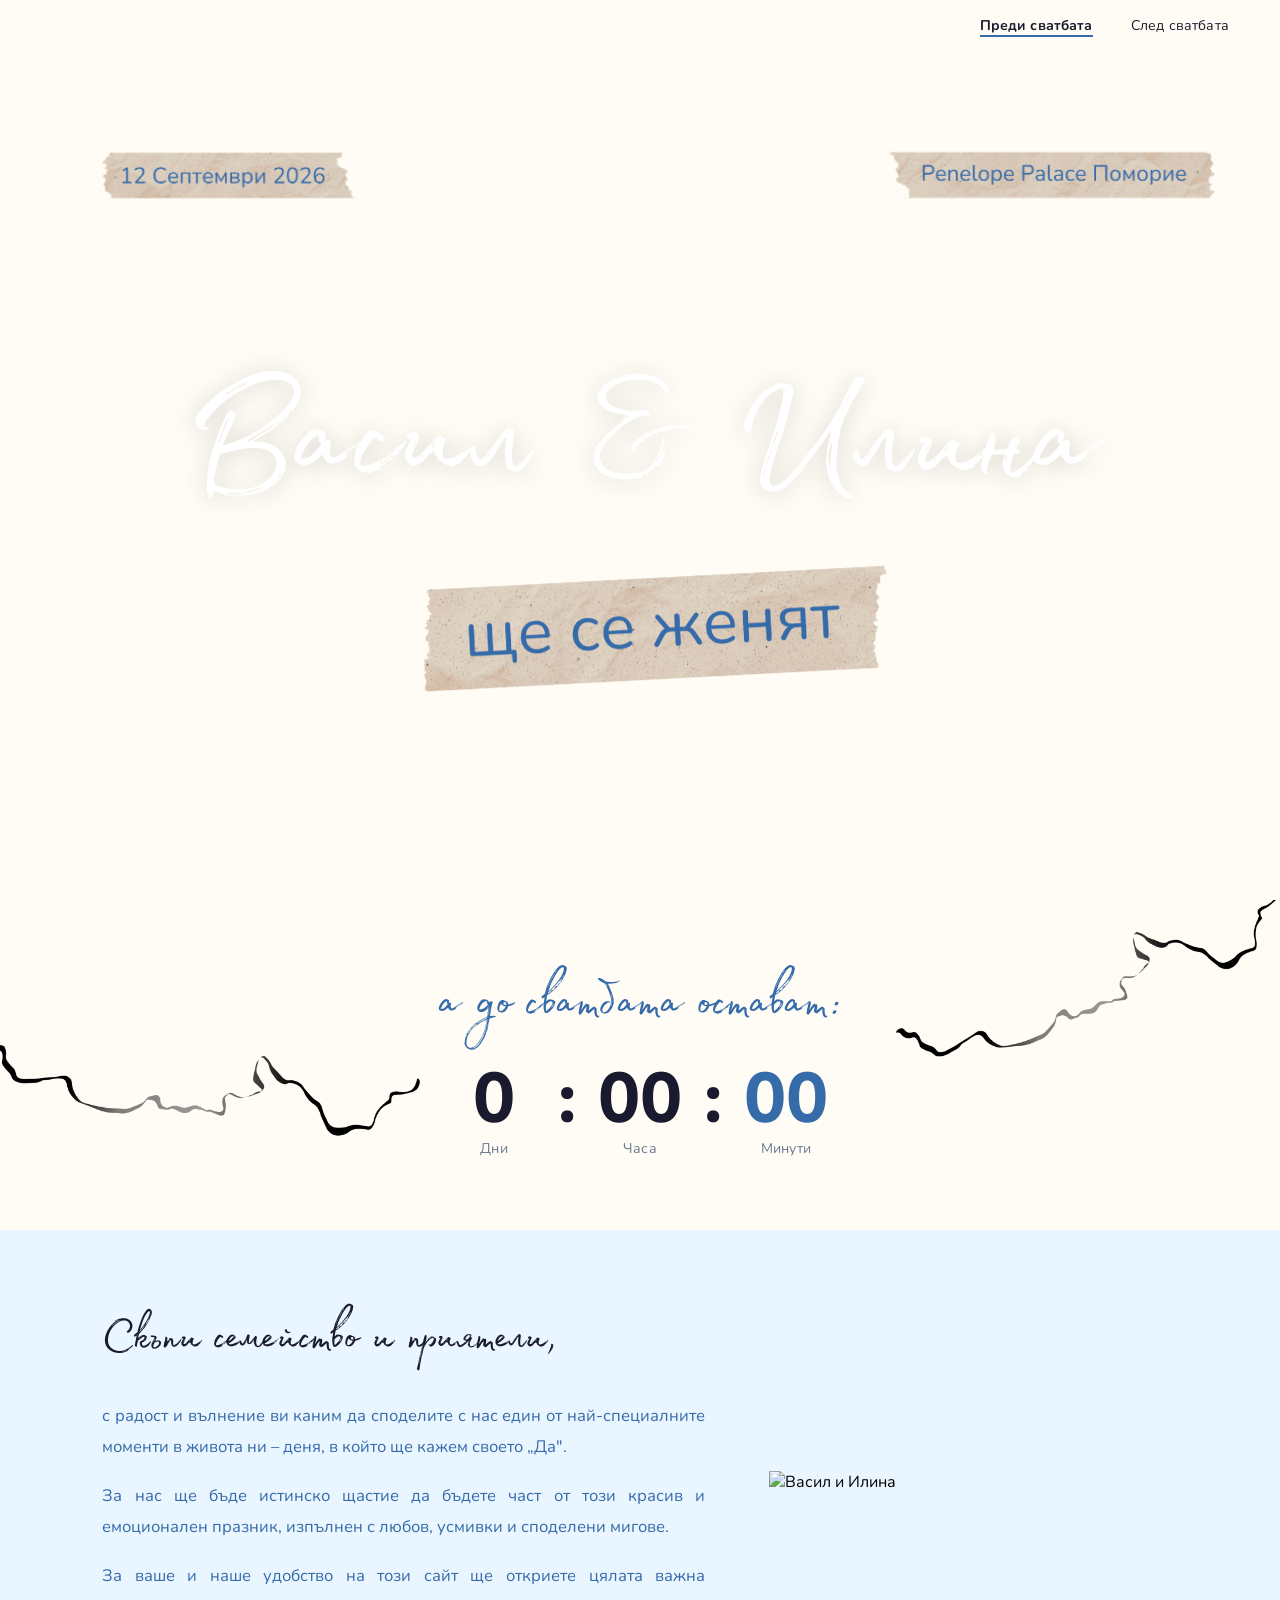
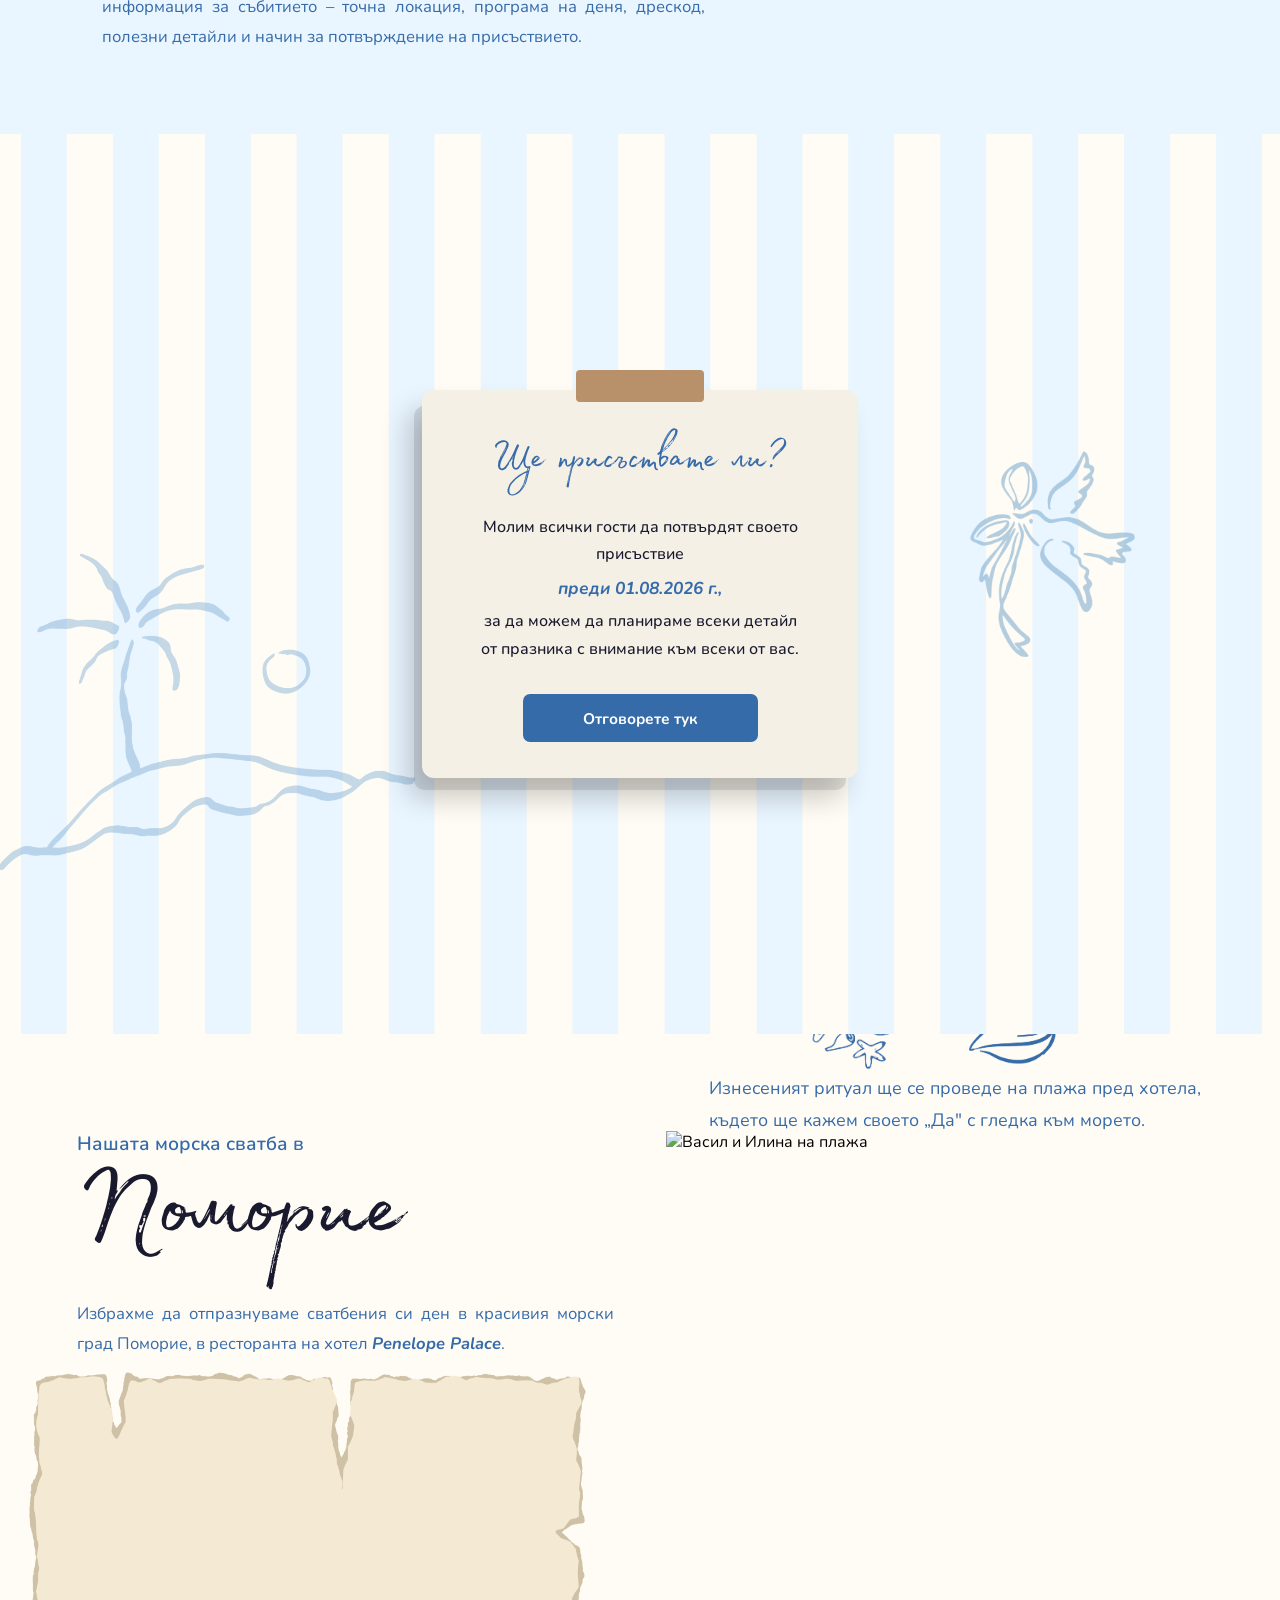
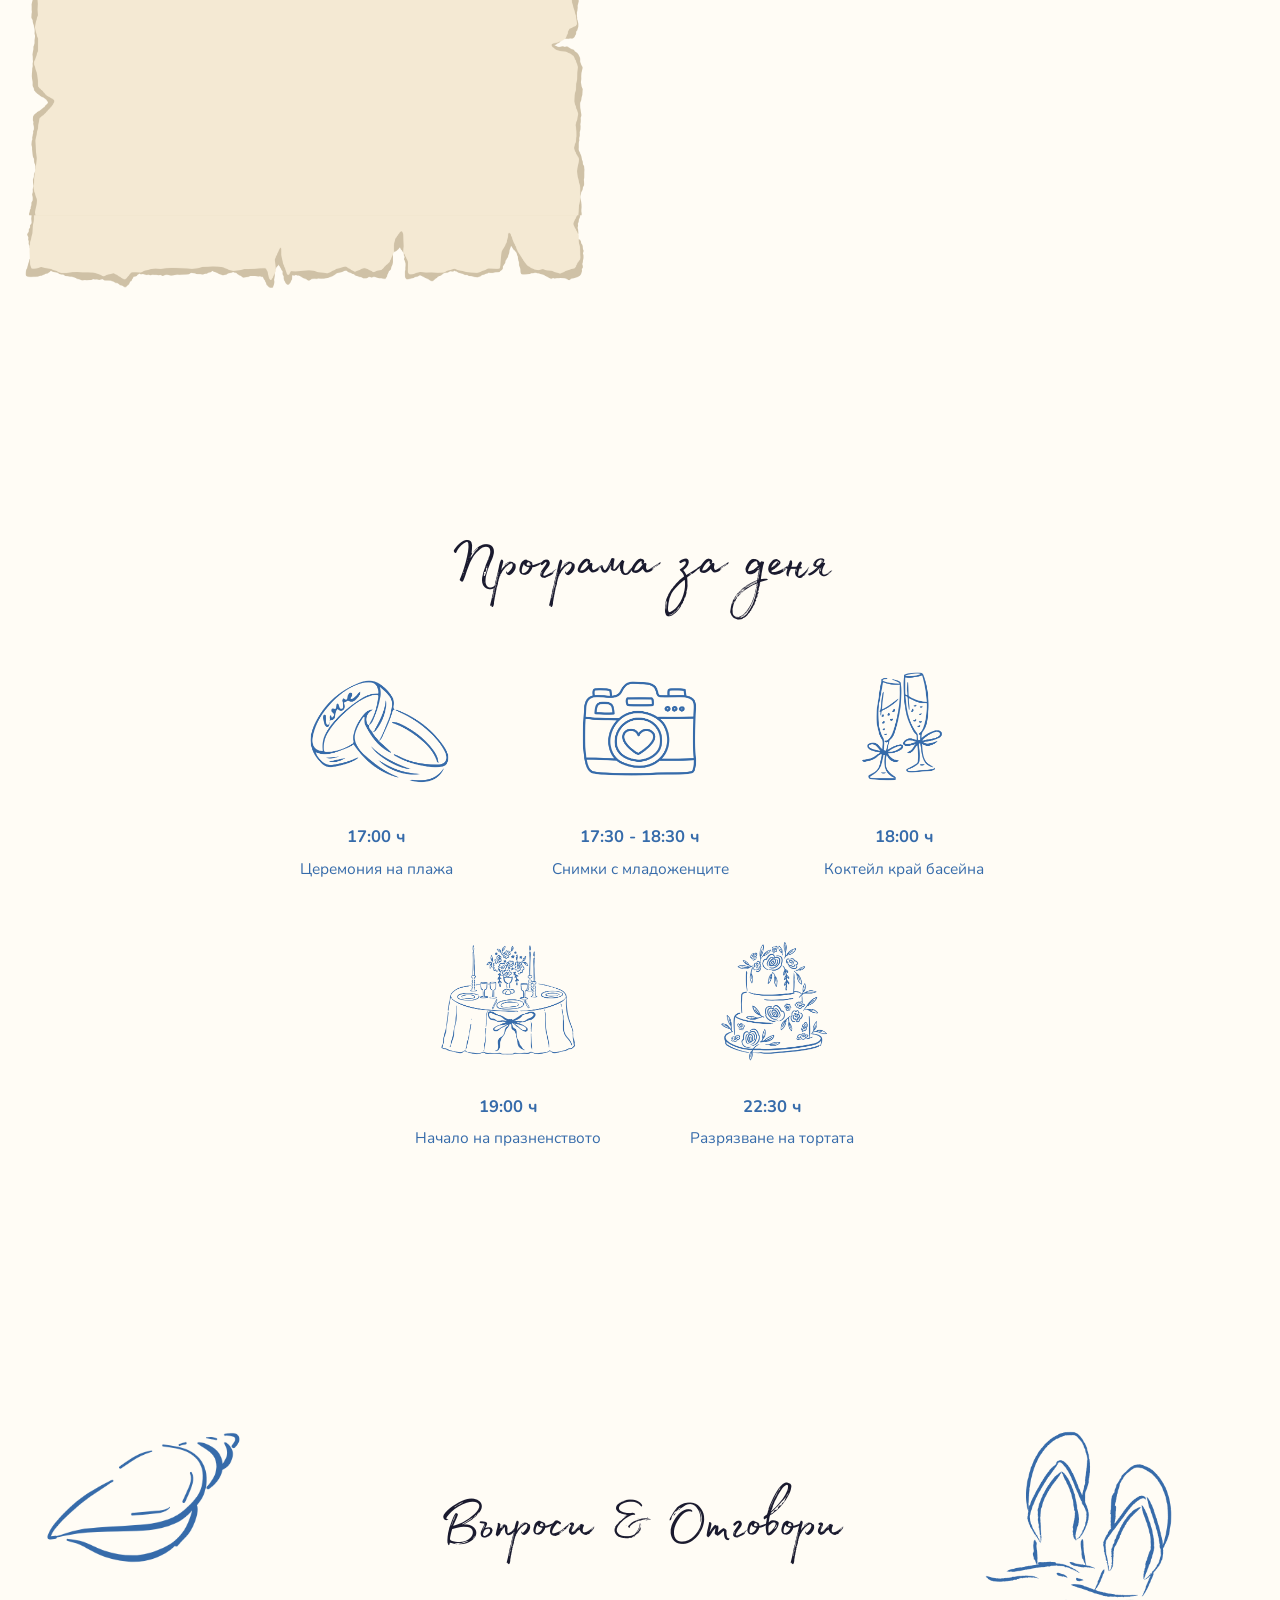
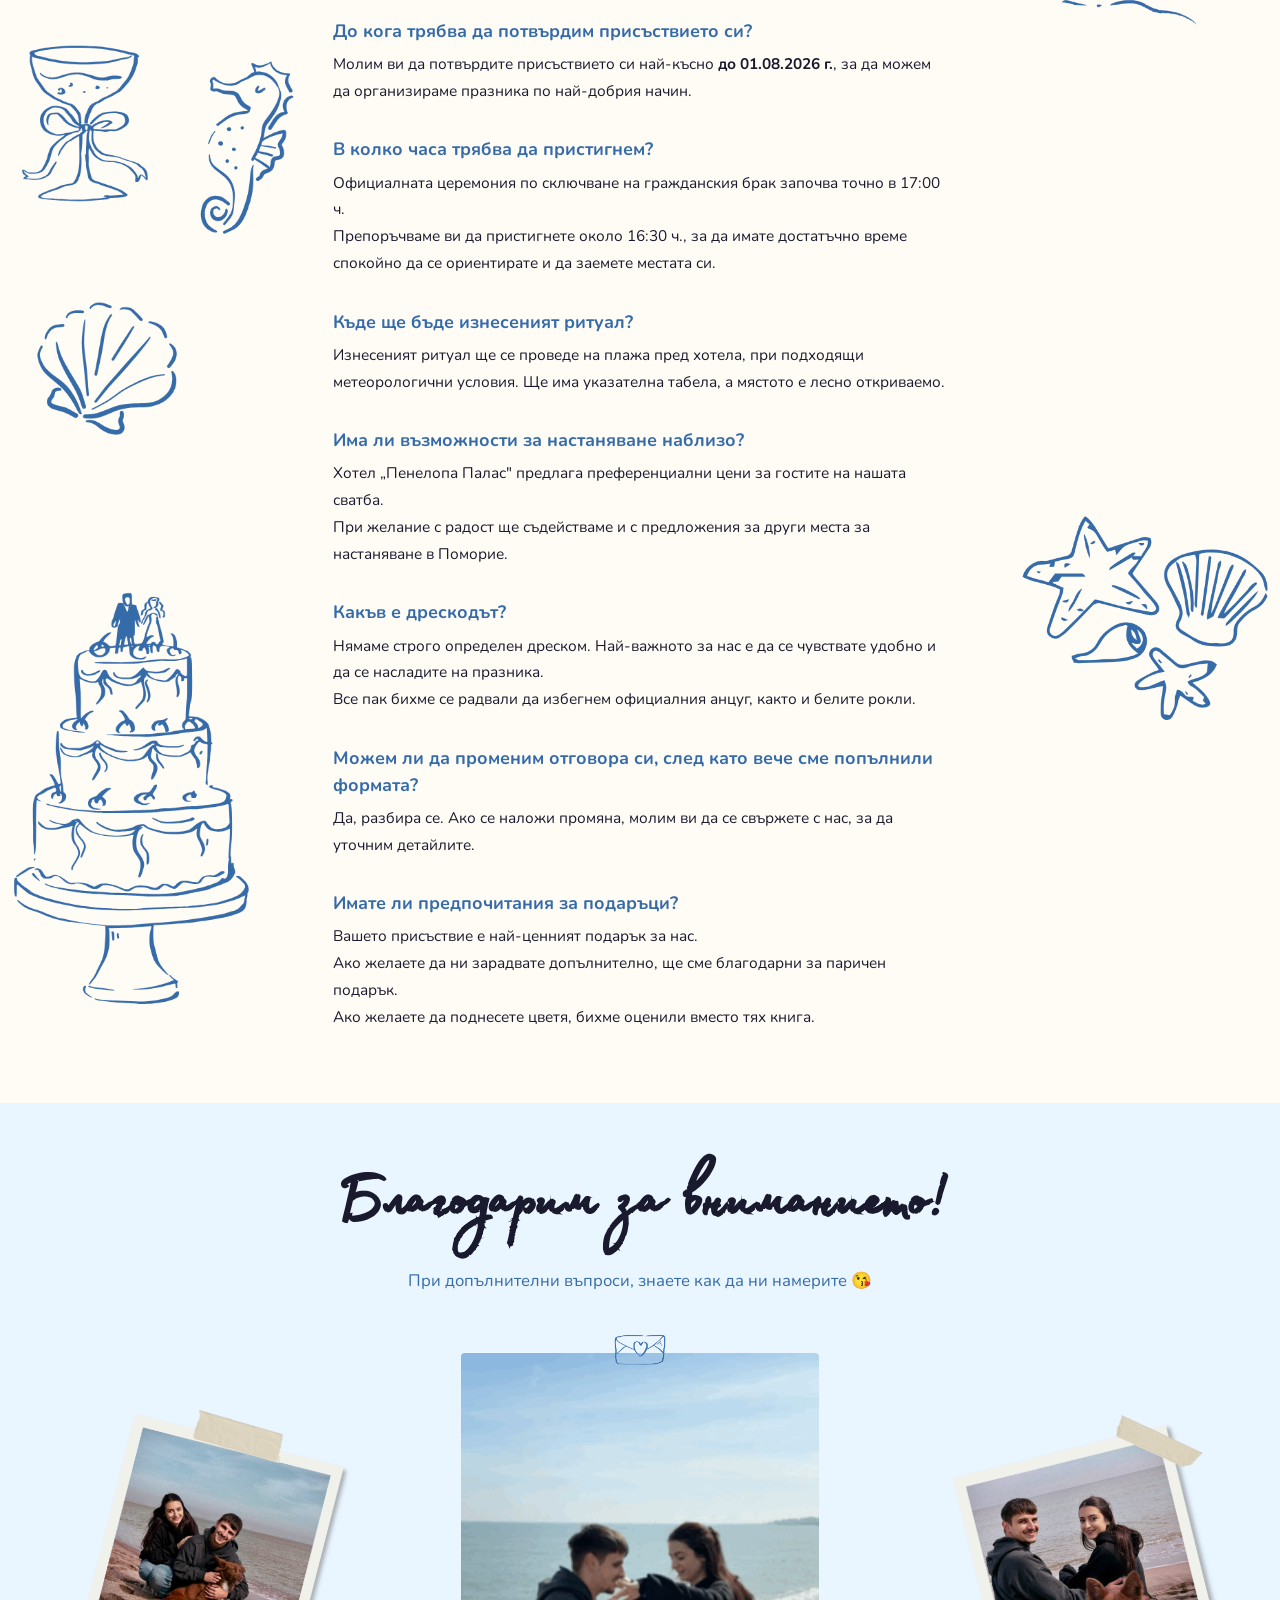
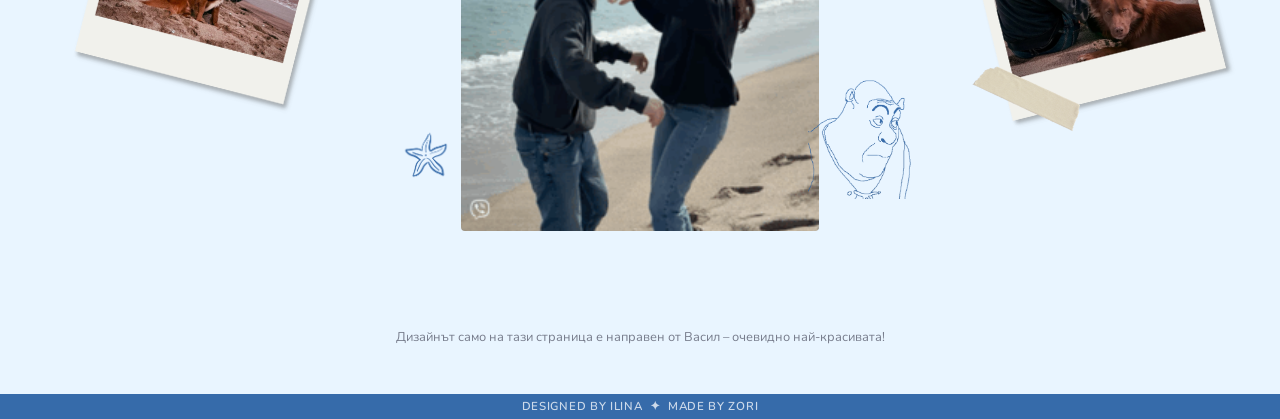
==== index.html @ 69b61ce5 "Initial commit" ====
<!DOCTYPE html>
<html lang="bg">
<head>
  <meta charset="UTF-8">
  <meta name="viewport" content="width=device-width, initial-scale=1.0">
  <title>Васил &amp; Илина</title>
  <link rel="stylesheet" href="styles.css">
</head>
<body>

  <!-- NAV -->
  <nav class="nav">
    <a href="#" class="nav-link nav-link--active">Преди сватбата</a>
    <a href="#" class="nav-link">След сватбата</a>
  </nav>

  <!-- SLIDE 1 — Video hero -->
  <section class="slide slide-1">
    <video class="s1-video" autoplay muted loop playsinline>
      <source src="website/Graphics/Slide 1/BG video.mp4" type="video/mp4">
    </video>

    <img class="s1-badge s1-badge--left"
         src="website/Graphics/Slide 1/text left.png"
         alt="12 Септември 2026">
    <img class="s1-badge s1-badge--right"
         src="website/Graphics/Slide 1/text right.png"
         alt="Penelope Palace Поморие">

    <div class="s1-center">
      <h1 class="s1-title">Васил &amp; Илина</h1>
      <div class="s1-bottom-row">
        <img class="s1-deco s1-deco--left"
             src="website/Graphics/Slide 1/1.png"
             alt="">
        <img class="s1-tape"
             src="website/Graphics/Slide 1/text middle.png"
             alt="ще се женят">
        <img class="s1-deco s1-deco--right"
             src="website/Graphics/Slide 1/2.png"
             alt="">
      </div>
    </div>
  </section>

  <!-- SLIDE 2 — Countdown -->
  <section class="slide slide-2">
    <img class="s2-ribbon s2-ribbon--left"
         src="website/Graphics/Slide 2/left.png"
         alt="">
    <img class="s2-ribbon s2-ribbon--right"
         src="website/Graphics/Slide 2/right.png"
         alt="">

    <div class="s2-content">
      <p class="s2-label">а до сватбата остават:</p>
      <div class="countdown">
        <div class="countdown__unit">
          <span class="countdown__num" id="days">---</span>
          <span class="countdown__lbl">Дни</span>
        </div>
        <span class="countdown__sep">:</span>
        <div class="countdown__unit">
          <span class="countdown__num" id="hours">--</span>
          <span class="countdown__lbl">Часа</span>
        </div>
        <span class="countdown__sep">:</span>
        <div class="countdown__unit">
          <span class="countdown__num countdown__num--blue" id="minutes">--</span>
          <span class="countdown__lbl">Минути</span>
        </div>
      </div>
    </div>
  </section>

  <!-- SLIDE 3 — Invitation -->
  <section class="slide slide-3">
    <div class="s3-inner">
      <div class="s3-text">
        <h2 class="s3-heading">Скъпи семейство и приятели,</h2>
        <p>с радост и вълнение ви каним да споделите с нас един от най-специалните моменти в живота ни – деня, в който ще кажем своето „Да".</p>
        <p>За нас ще бъде истинско щастие да бъдете част от този красив и емоционален празник, изпълнен с любов, усмивки и споделени мигове.</p>
        <p>За ваше и наше удобство на този сайт ще откриете цялата важна информация за събитието – точна локация, програма на деня, дрескод, полезни детайли и начин за потвърждение на присъствието.</p>
      </div>
      <div class="s3-photos">
        <img src="website/Graphics/Slide 3/1.png" alt="Васил и Илина">
      </div>
    </div>
  </section>

  <!-- SLIDE 4 — RSVP -->
  <section class="slide slide-4" id="rsvp">
    <img class="s4-deco s4-deco--palm"
         src="website/Graphics/Slide 4/1.png"
         alt="">
    <img class="s4-deco s4-deco--dove"
         src="website/Graphics/Slide 4/2.png"
         alt="">

    <div class="s4-card">
      <h2 class="s4-title">Ще присъствате ли?</h2>
      <p class="s4-body">Молим всички гости да потвърдят своето присъствие</p>
      <span class="s4-date">преди 01.08.2026 г.,</span>
      <p class="s4-footer">за да можем да планираме всеки детайл от празника с внимание към всеки от вас.</p>
      <a href="https://docs.google.com/forms/d/e/1FAIpQLSfOvAhcLlxyhWxhb4xCVQssrms3Wsq87X0jwzZfsXOL7xrSHA/viewform" target="_blank" rel="noopener" class="s4-btn">Отговорете тук</a>
    </div>
  </section>

  <!-- SLIDE 5 — Location -->
  <section class="slide slide-5">
    <div class="s5-inner">

      <div class="s5-left">
        <div class="s5-heading">
          <span class="s5-heading-sub">Нашата морска сватба в</span>
          <h2 class="s5-heading-main">Поморие</h2>
        </div>
        <p class="s5-body">Избрахме да отпразнуваме сватбения си ден в красивия морски град Поморие, в ресторанта на хотел <strong><em>Penelope Palace</em></strong>.</p>
        <div class="s5-map-wrap">
          <iframe
            src="https://www.google.com/maps/embed?pb=!1m18!1m12!1m3!1d1038.9937691632952!2d27.602055015842126!3d42.56127712362718!2m3!1f0!2f0!3f0!3m2!1i1024!2i768!4f13.1!3m3!1m2!1s0x40a697dac9602301%3A0xd3378b8ee5def9e5!2z0J_QtdC90LXQu9C-0L_QtSDQv9Cw0LvQsNGB!5e0!3m2!1sbg!2sbg!4v1773930895432!5m2!1sbg!2sbg"
            style="border:0;" allowfullscreen="" loading="lazy"
            referrerpolicy="no-referrer-when-downgrade"
            title="Penelope Palace Hotel, Поморие">
          </iframe>
        </div>
      </div>

      <div class="s5-right">
        <img class="s5-photos" src="website/Graphics/Slide 5/1.png" alt="Васил и Илина на плажа">
        <div class="s5-shells">
          <img class="s5-shells-left"  src="website/Graphics/Slide 5/3.png" alt="">
          <img class="s5-shells-right" src="website/Graphics/Slide 5/2.png" alt="">
        </div>
        <p class="s5-ritual">Изнесеният ритуал ще се проведе на плажа пред хотела, където ще кажем своето „Да" с гледка към морето.</p>
      </div>

    </div>
  </section>

  <!-- SLIDE 6 — Program -->
  <section class="slide slide-6">
    <div class="s6-card">
      <h2 class="s6-title">Програма за деня</h2>
      <div class="s6-grid">
        <div class="s6-item">
          <img src="website/Graphics/Slide 6/1.png" alt="Пръстени" class="s6-icon">
          <span class="s6-time">17:00 ч</span>
          <span class="s6-desc">Церемония на плажа</span>
        </div>
        <div class="s6-item">
          <img src="website/Graphics/Slide 6/2.png" alt="Фотоапарат" class="s6-icon">
          <span class="s6-time">17:30 - 18:30 ч</span>
          <span class="s6-desc">Снимки с младоженците</span>
        </div>
        <div class="s6-item">
          <img src="website/Graphics/Slide 6/3.png" alt="Шампанско" class="s6-icon">
          <span class="s6-time">18:00 ч</span>
          <span class="s6-desc">Коктейл край басейна</span>
        </div>
        <div class="s6-item">
          <img src="website/Graphics/Slide 6/4.png" alt="Маса" class="s6-icon">
          <span class="s6-time">19:00 ч</span>
          <span class="s6-desc">Начало на празненството</span>
        </div>
        <div class="s6-item">
          <img src="website/Graphics/Slide 6/5.png" alt="Торта" class="s6-icon">
          <span class="s6-time">22:30 ч</span>
          <span class="s6-desc">Разрязване на тортата</span>
        </div>
      </div>
    </div>
  </section>

  <!-- SLIDE 7 — Q&A -->
  <section class="slide slide-7">
    <img class="s7-deco s7-deco--left"  src="website/Graphics/Slide 7/left.png"  alt="">
    <img class="s7-deco s7-deco--right" src="website/Graphics/Slide 7/right.png" alt="">

    <div class="s7-content">
      <h2 class="s7-title">Въпроси &amp; Отговори</h2>

      <div class="s7-qa">
        <p class="s7-q">До кога трябва да потвърдим присъствието си?</p>
        <p class="s7-a">Молим ви да потвърдите присъствието си най-късно <strong>до 01.08.2026 г.</strong>, за да можем да организираме празника по най-добрия начин.</p>
      </div>

      <div class="s7-qa">
        <p class="s7-q">В колко часа трябва да пристигнем?</p>
        <p class="s7-a">Официалната церемония по сключване на гражданския брак започва точно в 17:00 ч.<br>
        Препоръчваме ви да пристигнете около 16:30 ч., за да имате достатъчно време спокойно да се ориентирате и да заемете местата си.</p>
      </div>

      <div class="s7-qa">
        <p class="s7-q">Къде ще бъде изнесеният ритуал?</p>
        <p class="s7-a">Изнесеният ритуал ще се проведе на плажа пред хотела, при подходящи метеорологични условия. Ще има указателна табела, а мястото е лесно откриваемо.</p>
      </div>

      <div class="s7-qa">
        <p class="s7-q">Има ли възможности за настаняване наблизо?</p>
        <p class="s7-a">Хотел „Пенелопа Палас" предлага преференциални цени за гостите на нашата сватба.<br>
        При желание с радост ще съдействаме и с предложения за други места за настаняване в Поморие.</p>
      </div>

      <div class="s7-qa">
        <p class="s7-q">Какъв е дрескодът?</p>
        <p class="s7-a">Нямаме строго определен дреском. Най-важното за нас е да се чувствате удобно и да се насладите на празника.<br>
        Все пак бихме се радвали да избегнем официалния анцуг, както и белите рокли.</p>
      </div>

      <div class="s7-qa">
        <p class="s7-q">Можем ли да променим отговора си, след като вече сме попълнили формата?</p>
        <p class="s7-a">Да, разбира се. Ако се наложи промяна, молим ви да се свържете с нас, за да уточним детайлите.</p>
      </div>

      <div class="s7-qa">
        <p class="s7-q">Имате ли предпочитания за подаръци?</p>
        <p class="s7-a">Вашето присъствие е най-ценният подарък за нас.<br>
        Ако желаете да ни зарадвате допълнително, ще сме благодарни за паричен подарък.<br>
        Ако желаете да поднесете цветя, бихме оценили вместо тях книга.</p>
      </div>
    </div>
  </section>

  <!-- SLIDE 8 — Thank you -->
  <section class="slide slide-8">
    <h2 class="s8-title">Благодарим за вниманието!</h2>
    <p class="s8-subtitle">При допълнителни въпроси, знаете как да ни намерите 😘</p>

    <div class="s8-gallery">
      <img class="s8-pol s8-pol--left"  src="website/Graphics/Slide 8/1.png" alt="">
      <div class="s8-main-wrap">
        <img class="s8-envelope" src="website/Graphics/Slide 8/3.png" alt="">
        <img class="s8-main-photo" src="website/Graphics/Slide 8/kiuchek gif.gif" alt="Васил и Илина">
        <img class="s8-starfish" src="website/Graphics/Slide 8/4.png" alt="">
        <img class="s8-shrek"    src="website/Graphics/Slide 8/shrek.png" alt="">
      </div>
      <img class="s8-pol s8-pol--right" src="website/Graphics/Slide 8/2.png" alt="">
    </div>

    <p class="s8-footer">Дизайнът само на тази страница е направен от Васил&nbsp;– очевидно най-красивата!</p>
  </section>

  <footer class="site-footer">
    <p class="site-footer__text">Designed by Ilina &nbsp;✦&nbsp; Made by Zori</p>
  </footer>

  <script src="countdown.js"></script>
</body>
</html>
---- styles.css ----
/* ============================================================
   FONTS
   ============================================================ */
@font-face {
  font-family: 'Madelyn';
  src: url('website/FONT - Madelyn - Headlines/madelyn_regular.otf') format('opentype');
  font-weight: normal;
  font-style: normal;
}

@font-face {
  font-family: 'Nunito';
  src: url('website/FONT - Nunito - Body/Nunito-VariableFont_wght.ttf') format('truetype');
  font-weight: 100 900;
  font-style: normal;
}

@font-face {
  font-family: 'Nunito';
  src: url('website/FONT - Nunito - Body/Nunito-Italic-VariableFont_wght.ttf') format('truetype');
  font-weight: 100 900;
  font-style: italic;
}

/* ============================================================
   CSS VARIABLES
   ============================================================ */
:root {
  --cream:      #fffcf5;
  --blue-light: #e9f5ff;
  --blue:       #366baa;
  --dark:       #1a1a2e;
  --nav-h:      52px;
}

/* ============================================================
   RESET & BASE
   ============================================================ */
*, *::before, *::after {
  box-sizing: border-box;
  margin: 0;
  padding: 0;
}

html {
  scroll-behavior: smooth;
}

body {
  font-family: 'Nunito', sans-serif;
  overflow-x: hidden;
  background: var(--cream);
}

/* ============================================================
   NAV
   ============================================================ */
.nav {
  position: fixed;
  top: 0;
  left: 0;
  right: 0;
  height: var(--nav-h);
  display: flex;
  align-items: center;
  justify-content: flex-end;
  gap: clamp(1rem, 3vw, 2.5rem);
  padding: 0 clamp(1.25rem, 4vw, 3.5rem);
  z-index: 200;
  background: rgba(255, 252, 245, 0.92);
  backdrop-filter: blur(6px);
  -webkit-backdrop-filter: blur(6px);
}

.nav-link {
  font-family: 'Nunito', sans-serif;
  font-size: clamp(0.8rem, 1.1vw, 1rem);
  font-weight: 400;
  color: var(--dark);
  text-decoration: none;
  letter-spacing: 0.01em;
  position: relative;
  padding-bottom: 2px;
}

.nav-link::after {
  content: '';
  position: absolute;
  left: 0;
  bottom: 0;
  width: 0;
  height: 1.5px;
  background: var(--blue);
  transition: width 0.3s cubic-bezier(0.22, 1, 0.36, 1);
}

.nav-link:hover::after,
.nav-link--active::after {
  width: 100%;
}

.nav-link--active {
  font-weight: 700;
}

/* ============================================================
   SLIDE 1 — ANIMATIONS
   ============================================================ */
@keyframes fadeUp {
  from { opacity: 0; transform: translateY(40px); }
  to   { opacity: 1; transform: translateY(0); }
}

@keyframes fadeDown {
  from { opacity: 0; transform: translateY(-30px) rotate(-3deg); }
  to   { opacity: 1; transform: translateY(0)    rotate(-3deg); }
}

@keyframes fadeInLeft {
  from { opacity: 0; transform: translateX(-40px); }
  to   { opacity: 1; transform: translateX(0); }
}

@keyframes fadeInRight {
  from { opacity: 0; transform: translateX(40px); }
  to   { opacity: 1; transform: translateX(0); }
}

@keyframes fadeIn {
  from { opacity: 0; }
  to   { opacity: 1; }
}

/* ============================================================
   SLIDE 1 — VIDEO HERO
   ============================================================ */
.slide-1 {
  position: relative;
  width: 100%;
  height: 100svh; /* svh = small viewport height — avoids mobile bar issues */
  min-height: 520px;
  overflow: hidden;
  display: flex;
  align-items: center;
  justify-content: center;
}

/* Full-bleed video */
.s1-video {
  position: absolute;
  inset: 0;
  width: 100%;
  height: 100%;
  object-fit: cover;
  z-index: 0;
}

/* Tape badges top-left / top-right */
.s1-badge {
  position: absolute;
  z-index: 2;
  height: clamp(220px, 24vw, 350px);
  top: 3%;
  transition: transform 0.4s cubic-bezier(0.22, 1, 0.36, 1);
}

.s1-badge:hover {
  transform: translateY(-10px) scale(1.04);
}
.s1-badge--left  { left:  clamp(1rem, 3.5vw, 4.5rem); animation: fadeInLeft  1s cubic-bezier(0.22, 1, 0.36, 1) 1.4s both; }
.s1-badge--right { right: clamp(1rem, 3.5vw, 4.5rem); top: 9%; animation: fadeInRight 1s cubic-bezier(0.22, 1, 0.36, 1) 1.6s both; }

/* Centre block: title + tape strip — absolutely placed so badges never overlap */
.s1-center {
  position: absolute;
  top: 40%;
  left: 50%;
  transform: translateX(-50%);
  z-index: 2;
  display: flex;
  flex-direction: column;
  align-items: center;
  gap: 0;
  width: 90%;
}

.s1-title {
  font-family: 'Madelyn', cursive;
  font-size: clamp(5.25rem, 15vw, 18rem);
  font-weight: normal;
  color: #ffffff;
  line-height: 1;
  text-align: center;
  white-space: nowrap;
  text-shadow: 0 2px 24px rgba(0,0,0,0.18);
  animation: fadeUp 1s cubic-bezier(0.22, 1, 0.36, 1) 0.3s both;
}

.s1-tape {
  height: clamp(330px, 36vw, 500px);
  max-width: 88vw;
  object-fit: contain;
  transform: rotate(-3deg);
  margin-top: -8rem;
  animation: fadeDown 1s cubic-bezier(0.22, 1, 0.36, 1) 0.9s both;
}

/* Bottom row: stars flanking the tape — always travel together */
.s1-bottom-row {
  display: flex;
  align-items: center;
  justify-content: center;
  gap: clamp(0.5rem, 2vw, 2rem);
  width: 100%;
}

.s1-deco {
  pointer-events: none;
  flex-shrink: 0;
  transform: translateY(-4rem);
  animation: fadeIn 1s ease 1.2s both;
}

.s1-deco--left {
  width: clamp(70px, 10vw, 155px);
  mix-blend-mode: screen;
}

.s1-deco--right {
  width: clamp(50px, 7vw, 110px);
}

/* ============================================================
   SLIDE 2 — COUNTDOWN
   ============================================================ */
.slide-2 {
  position: relative;
  background: var(--cream);
  overflow: hidden;
  display: flex;
  align-items: center;
  justify-content: center;
  padding: clamp(3.5rem, 8vh, 7rem) 2rem;
}

/* Ribbon decorations — decorative, behind all text (z-index: 0) */
.s2-ribbon {
  position: absolute;
  width: clamp(300px, 35%, 860px);
  pointer-events: none;
  mix-blend-mode: multiply;
  z-index: 0;
}

/* ↕ Tweak `top` (%) and `translateY` offset to shift ribbon up/down */
.s2-ribbon--left {
  left: -2%;
  top: 70%;
  transform: translateY(-50%);
}

.s2-ribbon--right {
  right: -2%;
  top: 42%;
  transform: translateY(-50%);
}

/* Countdown content — always above the ribbon images */
.s2-content {
  position: relative;
  z-index: 2;
  text-align: center;
}

.s2-label {
  font-family: 'Madelyn', cursive;
  font-size: clamp(2rem, 5vw, 5.5rem);
  color: var(--blue);
  font-weight: normal;
  line-height: 1.15;
  margin-bottom: clamp(0.75rem, 2vh, 1.5rem);
}

.countdown {
  display: flex;
  align-items: flex-start;
  justify-content: center;
  gap: 0;
}

.countdown__unit {
  display: flex;
  flex-direction: column;
  align-items: center;
  min-width: clamp(56px, 9vw, 130px);
}

.countdown__num {
  font-family: 'Nunito', sans-serif;
  font-size: clamp(2rem, 5.5vw, 6.5rem);
  font-weight: 800;
  color: var(--dark);
  line-height: 1;
}

.countdown__num--blue {
  color: var(--blue);
}

.countdown__sep {
  font-family: 'Nunito', sans-serif;
  font-size: clamp(2rem, 5.5vw, 6.5rem);
  font-weight: 800;
  color: var(--dark);
  line-height: 1;
  align-self: flex-start;
  padding: 0 clamp(0.1rem, 0.5vw, 0.4rem);
}

.countdown__lbl {
  font-family: 'Nunito', sans-serif;
  font-size: clamp(0.65rem, 1.1vw, 1.1rem);
  font-weight: 400;
  color: #6b7a90;
  margin-top: 0.3rem;
  letter-spacing: 0.01em;
}

/* ============================================================
   SLIDE 3 — INVITATION
   ============================================================ */
.slide-3 {
  background: var(--blue-light);
  display: flex;
  align-items: center;
  justify-content: center;
  padding: clamp(4rem, 9vh, 8rem) clamp(2rem, 8vw, 9rem);
}

.s3-inner {
  width: 100%;
  max-width: 1380px;
  display: flex;
  align-items: center;
  gap: clamp(2.5rem, 5vw, 7rem);
}

/* Text column */
.s3-text {
  flex: 1 1 0;
  min-width: 0;
}

.s3-heading {
  font-family: 'Madelyn', cursive;
  font-size: clamp(2.2rem, 4.5vw, 5.75rem);
  font-weight: normal;
  color: var(--dark);
  line-height: 1.1;
  margin-bottom: clamp(1.5rem, 3vh, 2.5rem);
}

.s3-text p {
  font-family: 'Nunito', sans-serif;
  font-size: clamp(0.9rem, 1.3vw, 1.2rem);
  font-weight: 400;
  color: var(--blue);
  line-height: 1.85;
  text-align: justify;
  margin-bottom: 1.1em;
}

.s3-text p:last-child {
  margin-bottom: 0;
}

/* Photo collage column */
.s3-photos {
  flex: 0 0 auto;
  width: clamp(240px, 38%, 500px);
}

.s3-photos img {
  width: 100%;
  height: auto;
  display: block;
}

/* ============================================================
   SLIDE 5 — LOCATION
   ============================================================ */
.slide-5 {
  background: var(--cream);
  display: flex;
  align-items: center;
  justify-content: center;
  padding: calc(var(--nav-h) + clamp(2.5rem, 5vh, 4rem)) clamp(2rem, 6vw, 7rem) clamp(3rem, 6vh, 5rem);
}

.s5-inner {
  width: 100%;
  max-width: 1380px;
  display: flex;
  align-items: flex-start;
  gap: clamp(2rem, 4vw, 6rem);
}

/* ── Left column ── */
.s5-left {
  flex: 1 1 0;
  min-width: 0;
  display: flex;
  flex-direction: column;
  gap: clamp(1rem, 2.5vh, 2rem);
}

.s5-heading-sub {
  display: block;
  font-family: 'Nunito', sans-serif;
  font-size: clamp(1rem, 1.5vw, 1.4rem);
  font-weight: 600;
  color: var(--blue);
  margin-bottom: -0.3em;
}

.s5-heading-main {
  font-family: 'Madelyn', cursive;
  font-size: clamp(5rem, 11vw, 15rem);
  font-weight: normal;
  color: var(--dark);
  line-height: 1;
  margin: 0;
}

.s5-body {
  font-family: 'Nunito', sans-serif;
  font-size: clamp(0.95rem, 1.3vw, 1.2rem);
  font-weight: 400;
  color: var(--blue);
  line-height: 1.8;
  text-align: justify;
}

.s5-body strong em {
  font-style: italic;
  font-weight: 700;
}

.s5-body {
  margin-top: -1rem;
  margin-bottom: clamp(1rem, 3vh, 2.5rem);
}

/* Map — torn parchment frame */
.s5-map-wrap {
  position: relative;
  width: 85%;
}

/* Parchment sits behind the iframe, extending beyond it on all sides */
.s5-map-wrap::before {
  content: '';
  position: absolute;
  inset: -22% -13%;
  background-image: url('website/Graphics/Slide 5/map bg.png');
  background-size: 100% 100%;
  pointer-events: none;
  z-index: 0;
}

/* ↕ Change height here to resize only the map, parchment scales with it */
.s5-map-wrap iframe {
  position: relative;
  z-index: 1;
  display: block;
  width: 100%;
  height: clamp(340px, 52vh, 600px);
  border: 0;
}

/* ── Right column ── */
.s5-right {
  flex: 1 1 0;
  min-width: 0;
  display: flex;
  flex-direction: column;
  align-items: flex-start;
  gap: 0;
}

.s5-photos {
  width: 120%;
  max-width: 680px;
  height: auto;
  display: block;
}

.s5-shells {
  width: 100%;
  display: flex;
  align-items: center;
  justify-content: center;
  gap: clamp(0.5rem, 1.5vw, 1.5rem);
  margin-top: -36%;
}

.s5-shells-left {
  width: clamp(160px, 28%, 300px);
}

.s5-shells-right {
  width: clamp(140px, 23%, 260px);
}

.s5-ritual {
  margin-top: -4%;
  padding-left: 8%;
  font-family: 'Nunito', sans-serif;
  font-size: clamp(1rem, 1.4vw, 1.3rem);
  font-weight: 400;
  color: var(--blue);
  line-height: 1.8;
}

/* ============================================================
   SLIDE 4 — RSVP
   ============================================================ */
.slide-4 {
  position: relative;
  width: 100%;
  min-height: 100svh;
  display: flex;
  align-items: center;
  justify-content: center;
  background-image: url('website/Graphics/Slide 4/BG-cropped.png');
  background-size: cover;
  background-position: center;
  overflow: hidden;
}

.s4-deco {
  position: absolute;
  pointer-events: none;
  z-index: 0;
}

.s4-deco--palm {
  left: -16%;
  bottom: -2%;
  width: clamp(500px, 62vw, 1000px);
}

.s4-deco--dove {
  right: -3%;
  top: 50%;
  transform: translateY(-50%);
  width: clamp(320px, 42vw, 700px);
}

/* Card */
.s4-card {
  position: relative;
  z-index: 2;
  background: #f5f0e6;
  border-radius: 12px;
  width: clamp(340px, 34vw, 560px);
  padding: clamp(2.5rem, 5vh, 4.5rem) clamp(2rem, 4vw, 3.5rem) clamp(2rem, 4vh, 3.5rem);
  text-align: center;
  /* layered shadow to mimic pinned-note look */
  box-shadow:
    -10px 14px 0 -2px rgba(0, 0, 0, 0.10),
    -14px 20px 28px rgba(0, 0, 0, 0.20);
}

/* Brown tape at top */
.s4-card::before {
  content: '';
  position: absolute;
  top: -20px;
  left: 50%;
  transform: translateX(-50%);
  width: clamp(70px, 10vw, 140px);
  height: clamp(20px, 2.5vw, 36px);
  background: #b8906a;
  border-radius: 4px;
}

.s4-title {
  font-family: 'Madelyn', cursive;
  font-size: clamp(2rem, 4vw, 4.25rem);
  font-weight: normal;
  color: var(--blue);
  line-height: 1.1;
  margin-bottom: clamp(1rem, 2.5vh, 2rem);
}

.s4-body {
  font-family: 'Nunito', sans-serif;
  font-size: clamp(0.9rem, 1.25vw, 1.15rem);
  font-weight: 500;
  color: var(--dark);
  line-height: 1.7;
  margin-bottom: 0.2em;
}

.s4-date {
  display: block;
  font-family: 'Nunito', sans-serif;
  font-size: clamp(0.95rem, 1.35vw, 1.2rem);
  font-weight: 700;
  font-style: italic;
  color: var(--blue);
  margin: 0.5em 0;
}

.s4-footer {
  font-family: 'Nunito', sans-serif;
  font-size: clamp(0.9rem, 1.25vw, 1.15rem);
  font-weight: 500;
  color: var(--dark);
  line-height: 1.7;
  margin-bottom: clamp(1.5rem, 3.5vh, 2.75rem);
}

.s4-btn {
  display: inline-block;
  background: var(--blue);
  color: #ffffff;
  font-family: 'Nunito', sans-serif;
  font-size: clamp(0.9rem, 1.2vw, 1.1rem);
  font-weight: 700;
  text-decoration: none;
  padding: clamp(0.7rem, 1.5vh, 1rem) clamp(2rem, 5vw, 3.75rem);
  border-radius: 7px;
  transition: transform 0.3s cubic-bezier(0.22, 1, 0.36, 1), box-shadow 0.3s ease;
}

.s4-btn:hover {
  transform: translateY(-4px);
  box-shadow: 0 12px 28px rgba(54, 107, 170, 0.45);
}

/* ============================================================
   SLIDE 6 — PROGRAM
   ============================================================ */
.slide-6 {
  position: relative;
  width: 100%;
  min-height: 100svh;
  display: flex;
  align-items: center;
  justify-content: center;
  background-image: url('website/Graphics/Slide 6/BG.png');
  background-size: cover;
  background-position: center;
  padding: clamp(5rem, 12vh, 9rem) clamp(1rem, 5vw, 4rem);
}

.s6-card {
  position: relative;
  width: clamp(300px, 72vw, 1000px);
  background-image: url('website/Graphics/Slide 6/BG front.png');
  background-size: 100% 100%;
  padding: clamp(5rem, 10vh, 8rem) clamp(2.5rem, 6vw, 7rem) clamp(9rem, 18vh, 14rem);
  display: flex;
  flex-direction: column;
  align-items: center;
  gap: clamp(1.5rem, 4vh, 3rem);
}

.s6-title {
  font-family: 'Madelyn', cursive;
  font-size: clamp(3rem, 6vw, 6rem);
  font-weight: normal;
  color: var(--dark);
  text-align: center;
  line-height: 1.1;
}

.s6-grid {
  display: flex;
  flex-wrap: wrap;
  justify-content: center;
  gap: clamp(1.5rem, 3vw, 3rem) clamp(2rem, 5vw, 5rem);
  width: 100%;
}

.s6-item {
  display: flex;
  flex-direction: column;
  align-items: center;
  gap: 0.6rem;
  width: clamp(130px, 18vw, 200px);
  transition: transform 0.3s cubic-bezier(0.22, 1, 0.36, 1);
}

.s6-item:hover {
  transform: translateY(-8px);
}

.s6-icon {
  width: 100%;
  height: auto;
  object-fit: contain;
  transition: transform 0.4s cubic-bezier(0.22, 1, 0.36, 1);
}

.s6-item:hover .s6-icon {
  transform: scale(1.12) rotate(-3deg);
}

.s6-time {
  font-family: 'Nunito', sans-serif;
  font-size: clamp(0.9rem, 1.3vw, 1.15rem);
  font-weight: 700;
  color: var(--blue);
  text-align: center;
}

.s6-desc {
  font-family: 'Nunito', sans-serif;
  font-size: clamp(0.85rem, 1.2vw, 1.05rem);
  font-weight: 400;
  color: var(--blue);
  text-align: center;
  line-height: 1.4;
}

/* ============================================================
   SLIDE 7 — Q&A
   ============================================================ */
.slide-7 {
  position: relative;
  width: 100%;
  background: var(--cream);
  display: flex;
  align-items: flex-start;
  justify-content: center;
  padding: clamp(4rem, 8vh, 7rem) clamp(230px, 26vw, 420px);
  overflow: hidden;
}

.s7-deco {
  position: absolute;
  top: 0;
  width: clamp(220px, 24vw, 400px);
  height: 100%;
  object-fit: contain;
  object-position: top;
  pointer-events: none;
}

.s7-deco--left  { left: 0; }
.s7-deco--right { right: 0; }

.s7-content {
  width: 100%;
  max-width: 820px;
  display: flex;
  flex-direction: column;
  gap: clamp(1.5rem, 3.5vh, 2.75rem);
}

.s7-title {
  font-family: 'Madelyn', cursive;
  font-size: clamp(3rem, 5.5vw, 5.5rem);
  font-weight: normal;
  color: var(--dark);
  text-align: center;
  line-height: 1.1;
  margin-bottom: clamp(0.5rem, 2vh, 1.5rem);
}

.s7-qa {
  display: flex;
  flex-direction: column;
  gap: 0.4rem;
}

.s7-q {
  font-family: 'Nunito', sans-serif;
  font-size: clamp(1rem, 1.4vw, 1.25rem);
  font-weight: 700;
  color: var(--blue);
  line-height: 1.5;
}

.s7-a {
  font-family: 'Nunito', sans-serif;
  font-size: clamp(0.9rem, 1.2vw, 1.1rem);
  font-weight: 400;
  color: var(--dark);
  line-height: 1.75;
}

/* ============================================================
   SLIDE 8 — Thank you
   ============================================================ */
.slide-8 {
  background: var(--blue-light);
  display: flex;
  flex-direction: column;
  align-items: center;
  padding: 4rem 2rem 2.5rem;
  gap: 1rem;
}

.s8-title {
  font-family: 'Madelyn', cursive;
  font-size: clamp(3rem, 6vw, 6.5rem);
  color: var(--dark);
  text-align: center;
  line-height: 1.1;
}

.s8-subtitle {
  font-family: 'Nunito', sans-serif;
  font-size: clamp(0.95rem, 1.3vw, 1.15rem);
  color: var(--blue);
  text-align: center;
  line-height: 1.7;
}

.s8-gallery {
  position: relative;
  display: flex;
  align-items: center;
  justify-content: center;
  gap: 0;
  width: 100%;
  max-width: 1100px;
  padding: 2.5rem 6rem 5rem;
}

.s8-pol {
  width: clamp(360px, 40vw, 520px);
  flex-shrink: 0;
}

.s8-pol--left  { transform: rotate(14deg);  margin-top: -2rem; transition: transform 0.4s cubic-bezier(0.22, 1, 0.36, 1); }
.s8-pol--right { transform: rotate(-14deg); margin-top: -2rem; transition: transform 0.4s cubic-bezier(0.22, 1, 0.36, 1); }

.s8-pol--left:hover  { transform: rotate(8deg)  translateY(-12px) scale(1.04); }
.s8-pol--right:hover { transform: rotate(-8deg) translateY(-12px) scale(1.04); }

.s8-main-wrap {
  position: relative;
  display: flex;
  flex-direction: column;
  align-items: center;
}

.s8-envelope {
  position: absolute;
  top: -3rem;
  width: clamp(80px, 8vw, 120px);
  z-index: 2;
}

.s8-main-photo {
  width: clamp(260px, 28vw, 380px);
  border-radius: 4px;
  display: block;
}

.s8-starfish {
  position: absolute;
  bottom: 2rem;
  left: -5rem;
  width: clamp(60px, 7vw, 95px);
}

.s8-shrek {
  position: absolute;
  bottom: 2rem;
  right: -6.5rem;
  width: clamp(80px, 9vw, 125px);
}

.s8-footer {
  font-family: 'Nunito', sans-serif;
  font-size: clamp(0.75rem, 1vw, 0.9rem);
  color: var(--dark);
  text-align: center;
  opacity: 0.55;
  padding-bottom: 0.5rem;
}

/* ============================================================
   SITE FOOTER
   ============================================================ */
.site-footer {
  background: var(--blue);
  padding: 0.3rem 2rem;
  text-align: center;
}

.site-footer__text {
  font-family: 'Nunito', sans-serif;
  font-size: clamp(0.65rem, 0.9vw, 0.8rem);
  font-weight: 600;
  color: rgba(255, 255, 255, 0.75);
  letter-spacing: 0.06em;
  text-transform: uppercase;
}

/* ============================================================
   RESPONSIVE
   ============================================================ */

/* Tablet (≤ 900px) */
@media (max-width: 900px) {
  .s1-title {
    font-size: clamp(4rem, 15vw, 9rem);
  }

  .s1-tape {
    margin-top: -2rem;
  }

  /* Shrink ribbons a little so they don't crowd the text */
  .s2-ribbon {
    width: clamp(200px, 44%, 580px);
  }

  .s3-inner {
    flex-direction: column-reverse;
  }

  .s3-photos {
    width: clamp(220px, 72%, 420px);
  }

  .s3-text p {
    text-align: left;
  }

  .s5-inner {
    flex-direction: column;
  }

  .s5-left {
    align-items: center;
  }

  .s5-map-wrap {
    width: 85%;
    margin: 0 auto;
  }

  .s5-right {
    align-items: center;
    text-align: center;
  }

  .s5-ritual {
    text-align: left;
  }

  .s4-deco--palm {
    width: clamp(340px, 50vw, 640px);
  }

  .s4-deco--dove {
    width: clamp(220px, 34vw, 460px);
  }

  .s4-card {
    width: clamp(320px, 72vw, 580px);
  }

  .s6-card {
    width: clamp(280px, 90vw, 700px);
    padding: clamp(4rem, 8vh, 6rem) clamp(2rem, 5vw, 5rem) clamp(8rem, 14vh, 11rem);
  }

  .s6-item {
    width: clamp(120px, 22vw, 180px);
  }

  .s7-deco {
    width: clamp(110px, 14vw, 190px);
  }

  .slide-7 {
    padding-left: clamp(130px, 16vw, 210px);
    padding-right: clamp(130px, 16vw, 210px);
  }

  .s8-pol {
    display: none;
  }

  .s8-gallery {
    padding: 2.5rem 3rem 5rem;
  }

  .s8-starfish {
    left: -2.5rem;
  }

  .s8-shrek {
    right: -4.5rem;
  }
}

/* Mobile (≤ 600px) */
@media (max-width: 600px) {
  :root {
    --nav-h: 46px;
  }

  .nav {
    gap: 1rem;
    padding: 0 1rem;
  }

  /* Let the title wrap on very narrow screens */
  .s1-title {
    white-space: normal;
    font-size: clamp(2.5rem, 16vw, 5rem);
    padding: 0 0.5rem;
  }

  .s1-badge {
    height: auto;
    width: clamp(260px, 82vw, 420px);
    left: 50% !important;
    right: auto !important;
    transform: translateX(-50%) !important;
    top: 8%;
  }

  .s1-badge--right {
    top: 27%;
  }

  .s1-center {
    top: 55%;
  }

  .s1-tape {
    margin-top: 0;
  }

  .s1-tape {
    height: auto;
    width: clamp(160px, 55vw, 280px);
    margin-top: 0;
  }

  .s1-deco--left  { width: clamp(55px, 14vw, 80px); transform: translateY(-1rem); }
  .s1-deco--right { width: clamp(40px, 10vw, 60px); transform: translateY(-1rem); }

  /* Ribbons are purely decorative — hide on phone to keep countdown clean */
  .s2-ribbon {
    display: none;
  }

  .slide-2 {
    padding: 3rem 1.5rem;
  }

  /* Scale down countdown label on small screens */
  .s2-label {
    font-size: clamp(1.7rem, 7vw, 2.8rem);
  }

  /* Scale down countdown numbers so they fit in one row */
  .countdown__num,
  .countdown__sep {
    font-size: clamp(2.4rem, 12vw, 3.8rem);
  }

  .countdown__unit {
    min-width: clamp(44px, 13vw, 72px);
  }

  .countdown__lbl {
    font-size: clamp(0.6rem, 2.5vw, 0.85rem);
  }

  .s3-photos {
    width: 90%;
  }

  .s4-deco--palm,
  .s4-deco--dove {
    display: none;
  }

  .s4-card {
    width: clamp(300px, 86vw, 480px);
  }

  .s5-heading-main {
    font-size: clamp(5rem, 22vw, 9rem);
  }

  .s6-card {
    width: 94vw;
    padding: 6rem 1.5rem 12rem;
  }

  .s6-title {
    font-size: clamp(2.5rem, 11vw, 4rem);
  }

  .s6-grid {
    gap: 1rem 2rem;
  }

  .s6-item {
    width: clamp(90px, 36vw, 140px);
  }

  .s7-deco {
    display: none;
  }

  .slide-7 {
    padding-left: 1.25rem;
    padding-right: 1.25rem;
  }

  .s8-pol {
    display: none;
  }

  .s8-gallery {
    padding: 2rem 1rem 3rem;
    gap: 0;
  }

  .s8-starfish {
    left: -3.5rem;
    width: clamp(65px, 21vw, 85px);
  }

  .s8-shrek {
    right: -4.5rem;
    width: clamp(75px, 23vw, 105px);
  }
}
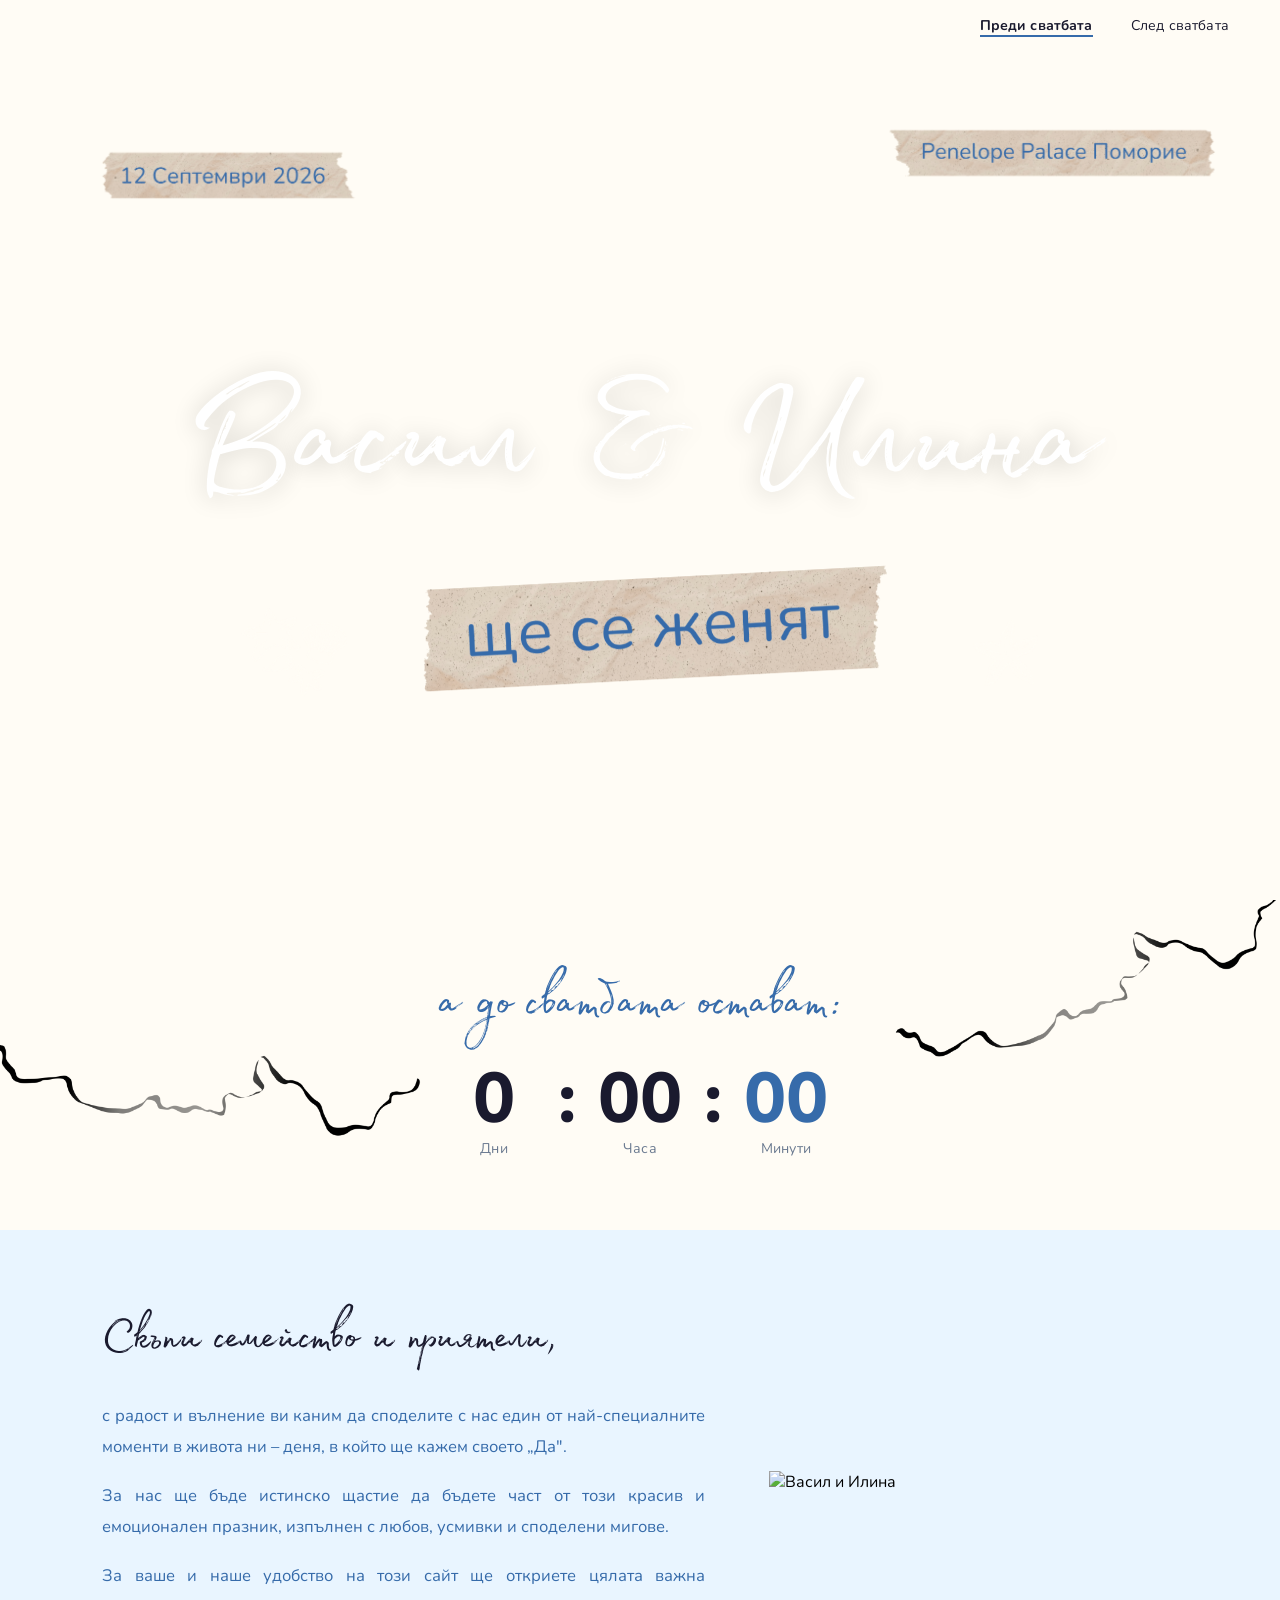
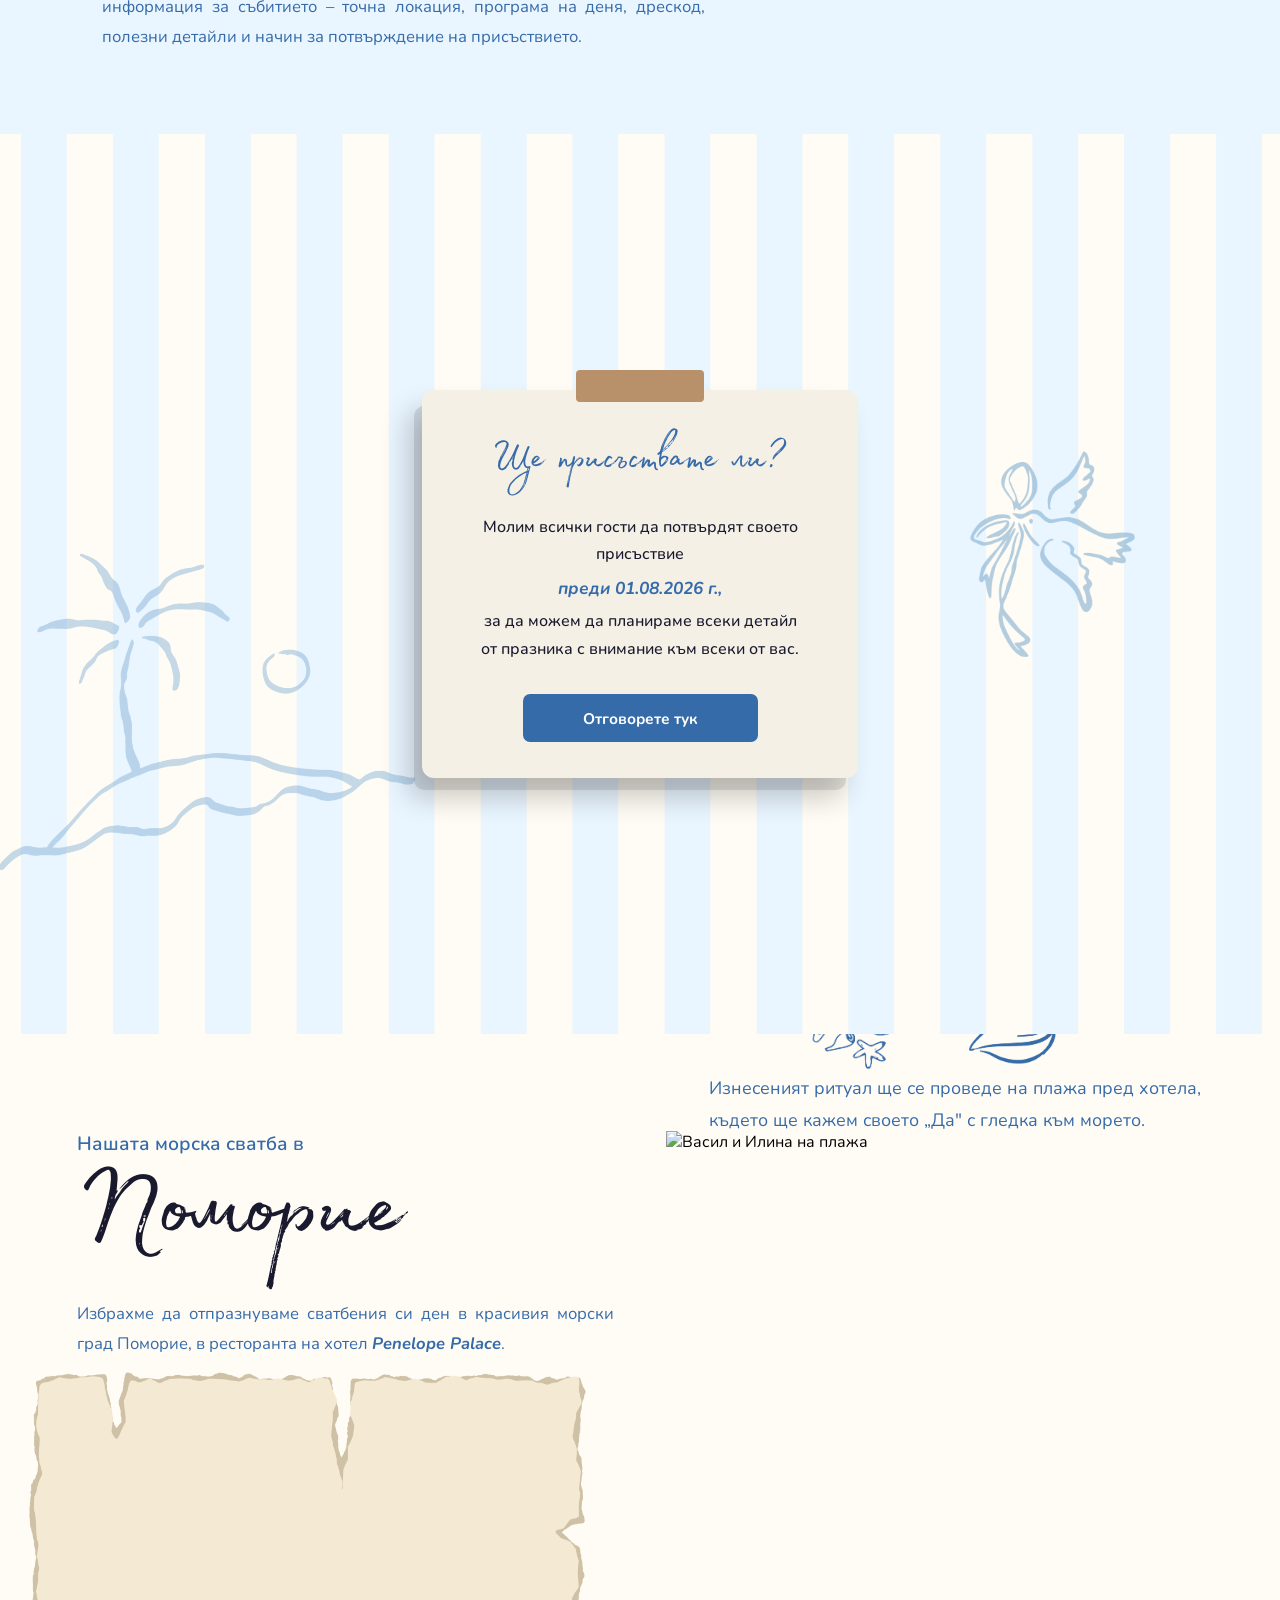
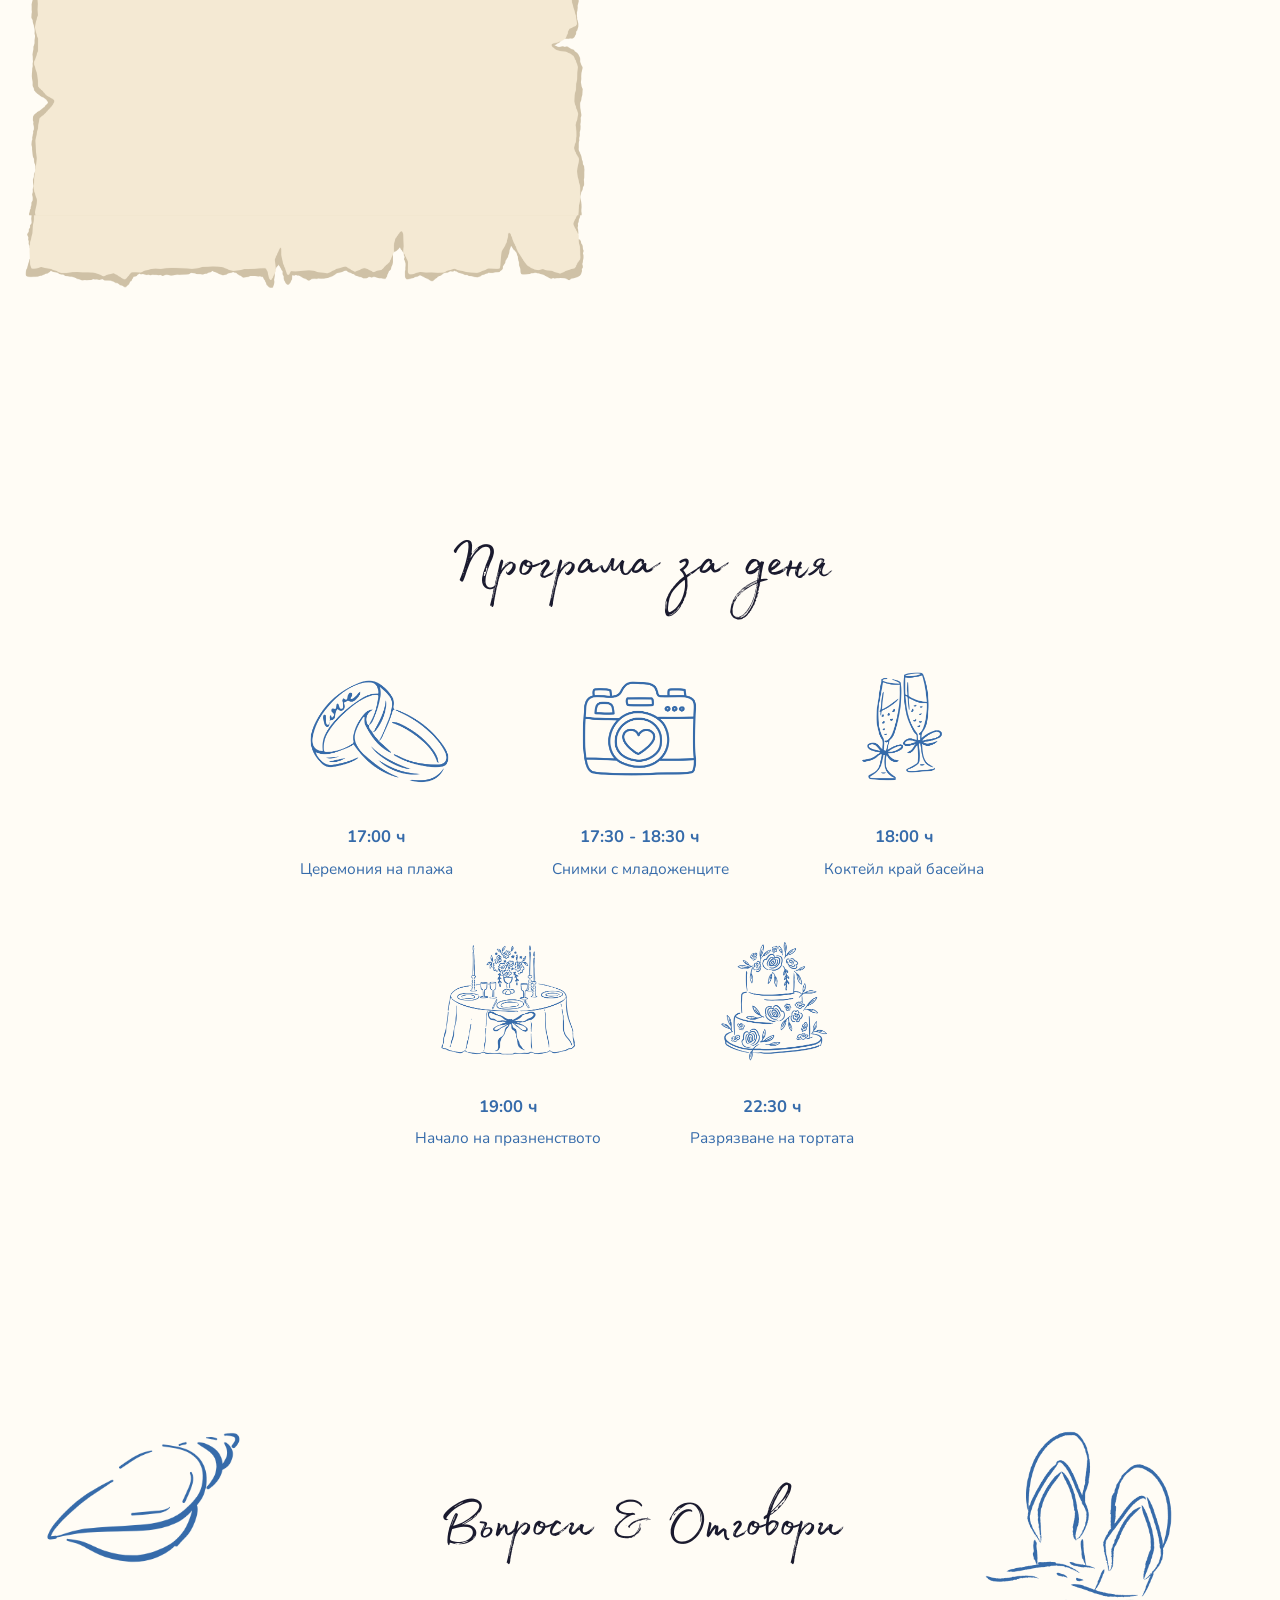
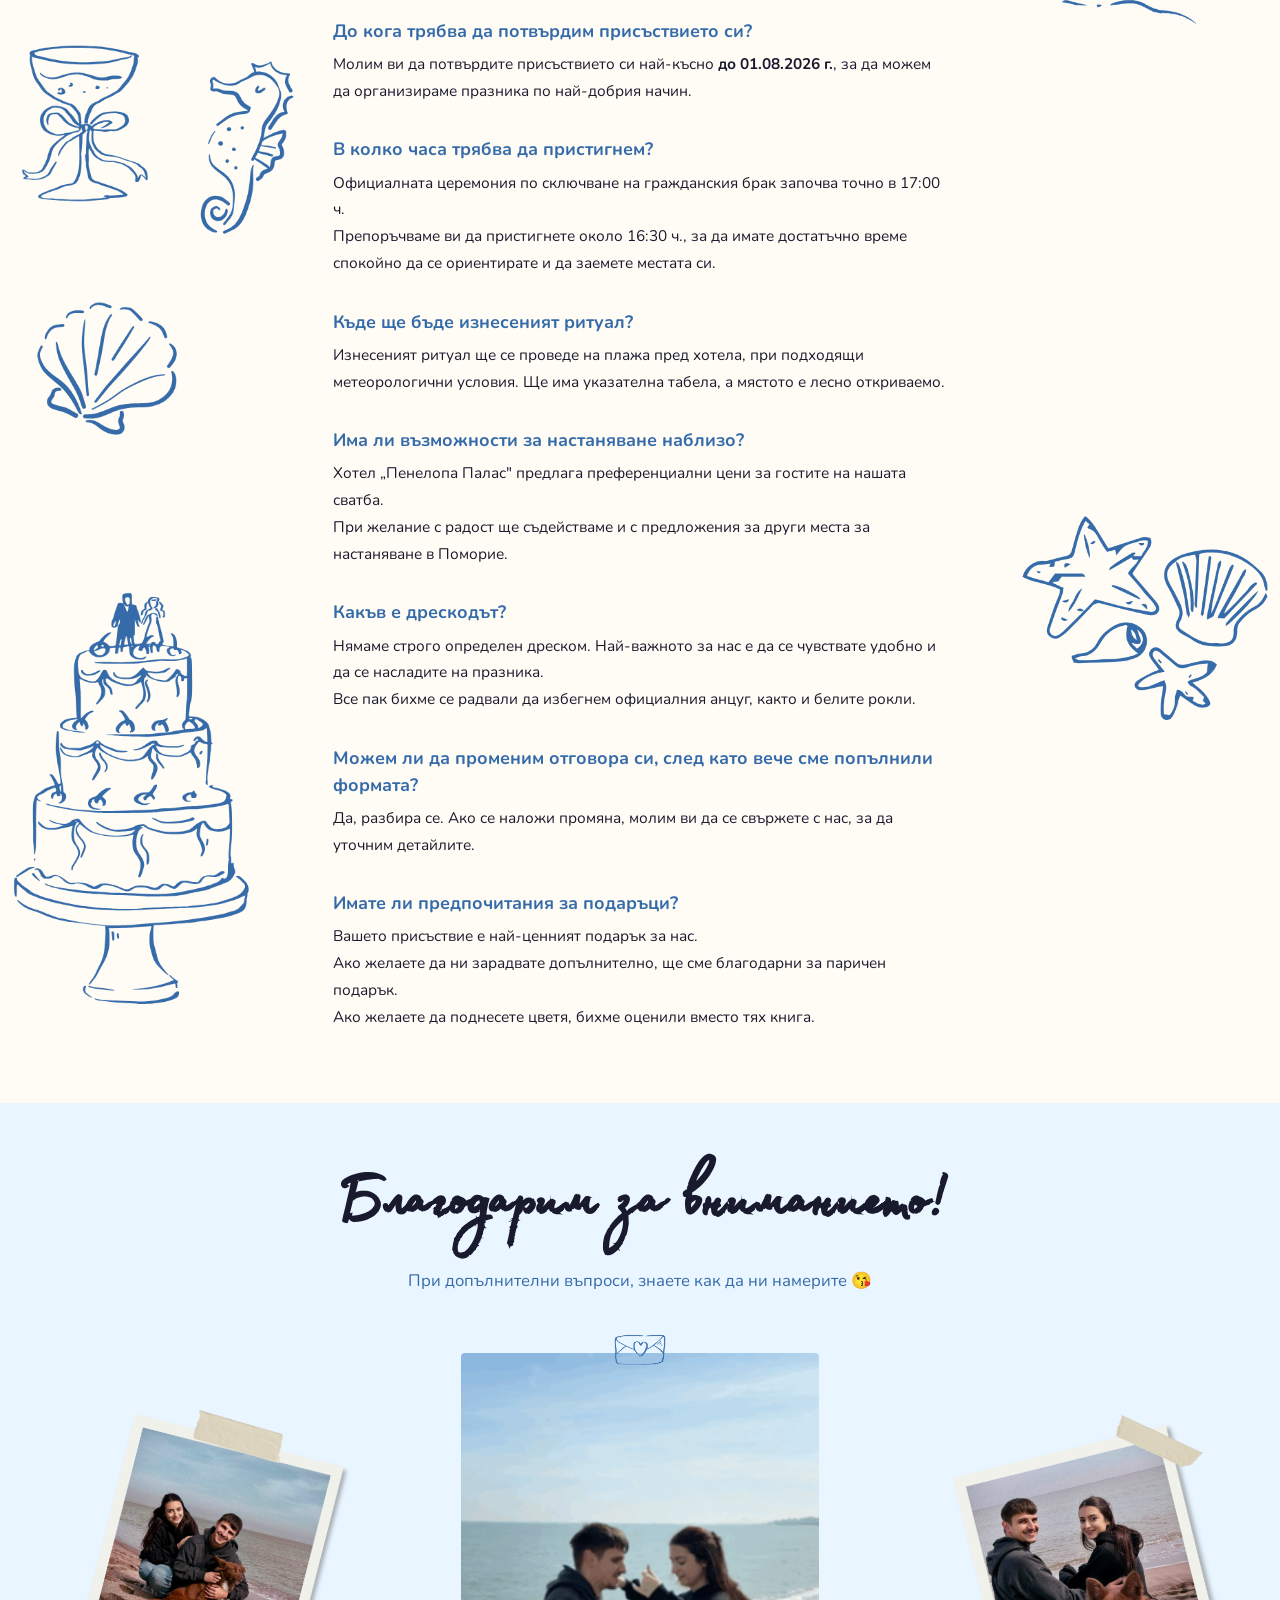
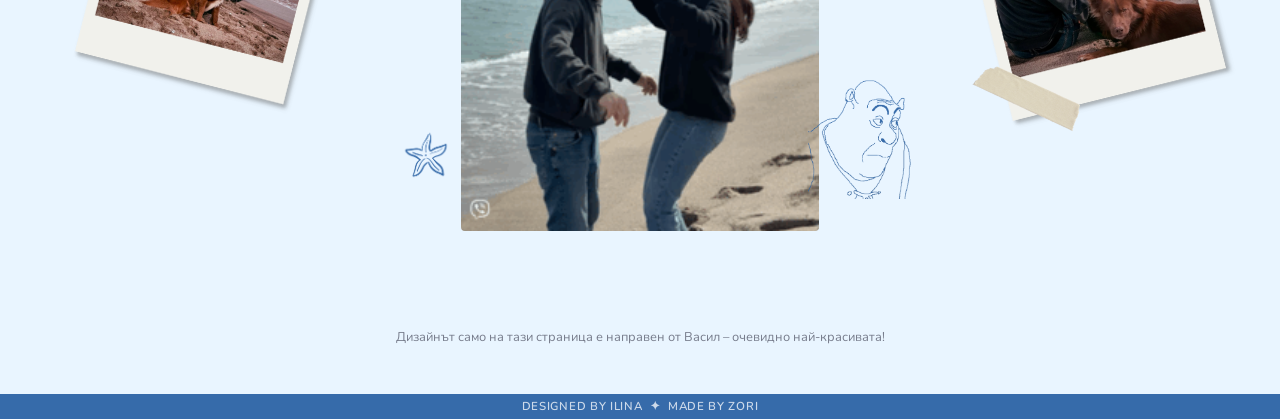
==== commit c49fea07: "nav fix" ====
--- a/index.html
+++ b/index.html
@@ -13,6 +13,8 @@
     <a href="#" class="nav-link nav-link--active">Преди сватбата</a>
     <a href="#" class="nav-link">След сватбата</a>
   </nav>
+
+  <div class="page-wrap">
 
   <!-- SLIDE 1 — Video hero -->
   <section class="slide slide-1">
@@ -245,6 +247,8 @@
     <p class="site-footer__text">Designed by Ilina &nbsp;✦&nbsp; Made by Zori</p>
   </footer>
 
+  </div><!-- /.page-wrap -->
+
   <script src="countdown.js"></script>
 </body>
 </html>
--- a/styles.css
+++ b/styles.css
@@ -46,9 +46,12 @@
   scroll-behavior: smooth;
 }
 
+.page-wrap {
+  overflow-x: hidden;
+}
+
 body {
   font-family: 'Nunito', sans-serif;
-  overflow-x: hidden;
   background: var(--cream);
 }
 
@@ -168,7 +171,7 @@
   transform: translateY(-10px) scale(1.04);
 }
 .s1-badge--left  { left:  clamp(1rem, 3.5vw, 4.5rem); animation: fadeInLeft  1s cubic-bezier(0.22, 1, 0.36, 1) 1.4s both; }
-.s1-badge--right { right: clamp(1rem, 3.5vw, 4.5rem); top: 9%; animation: fadeInRight 1s cubic-bezier(0.22, 1, 0.36, 1) 1.6s both; }
+.s1-badge--right { right: clamp(1rem, 3.5vw, 4.5rem); top: 6.5%; animation: fadeInRight 1s cubic-bezier(0.22, 1, 0.36, 1) 1.6s both; }
 
 /* Centre block: title + tape strip — absolutely placed so badges never overlap */
 .s1-center {
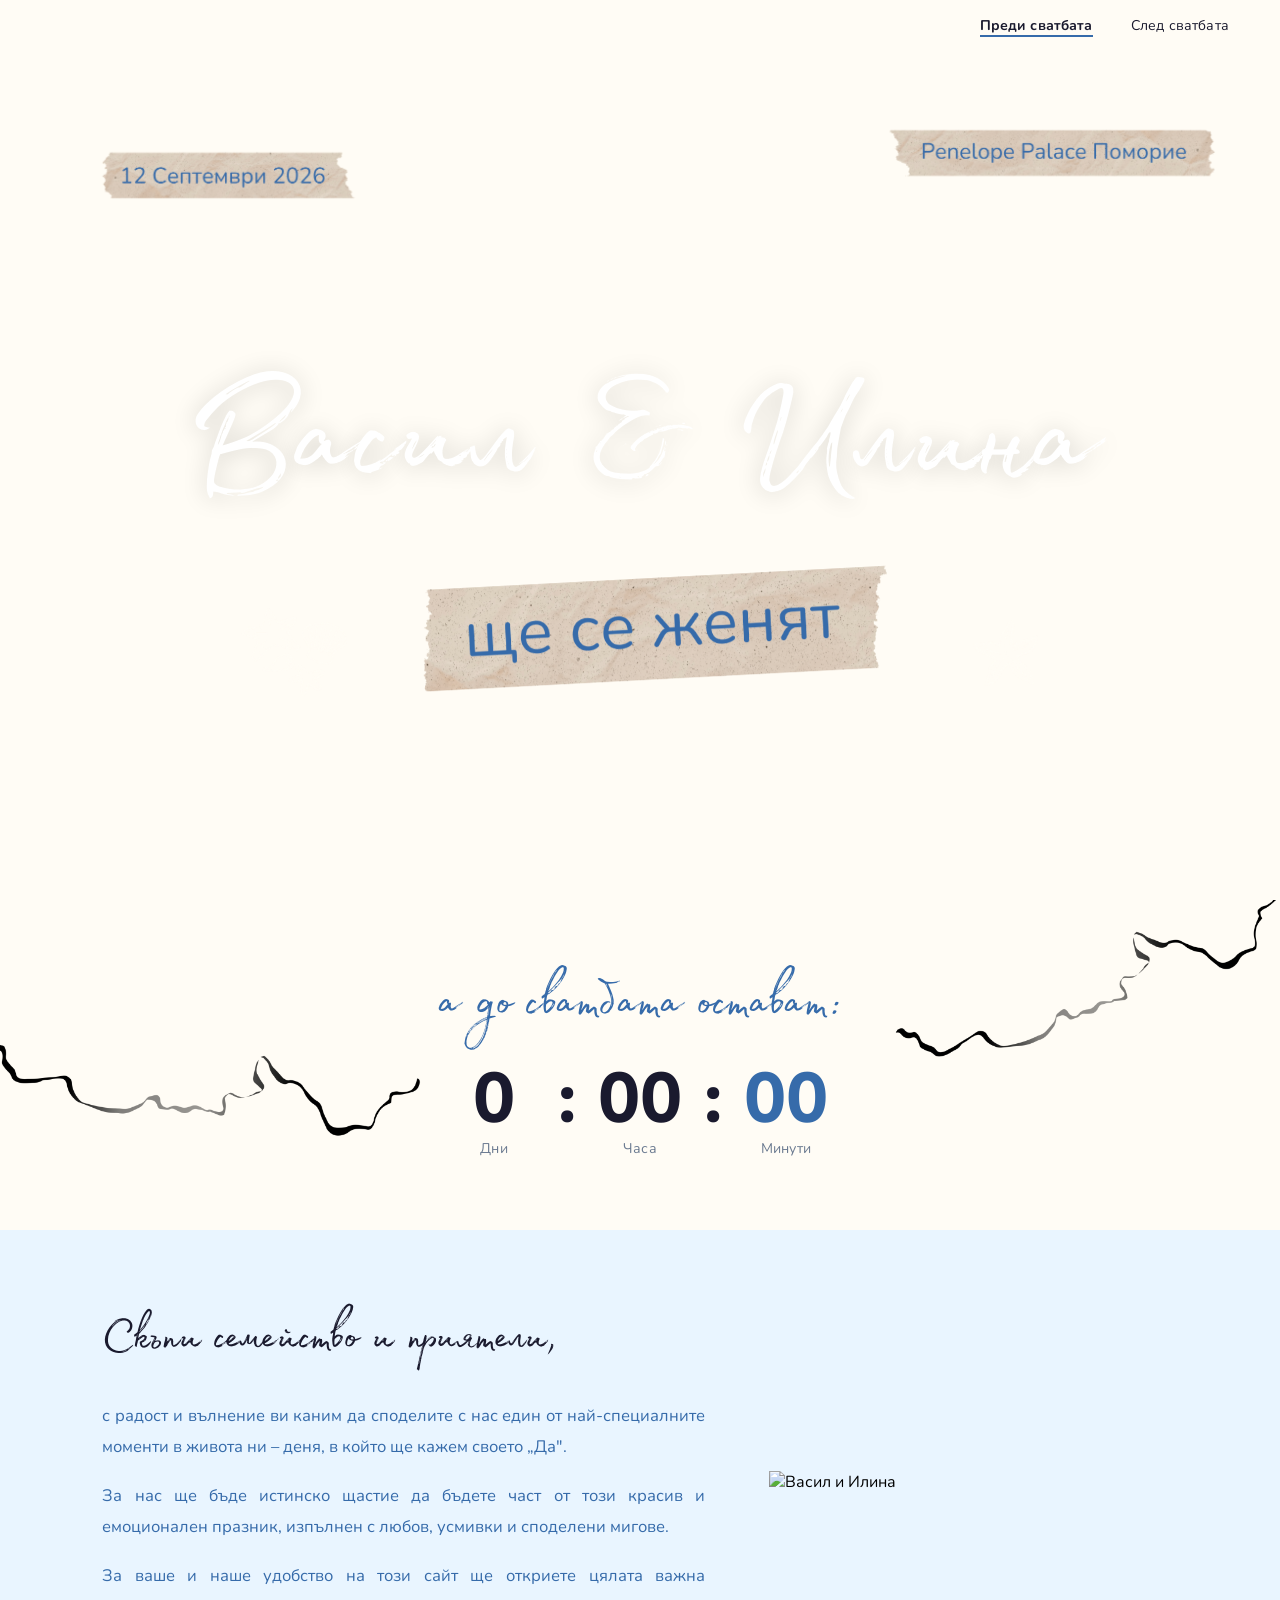
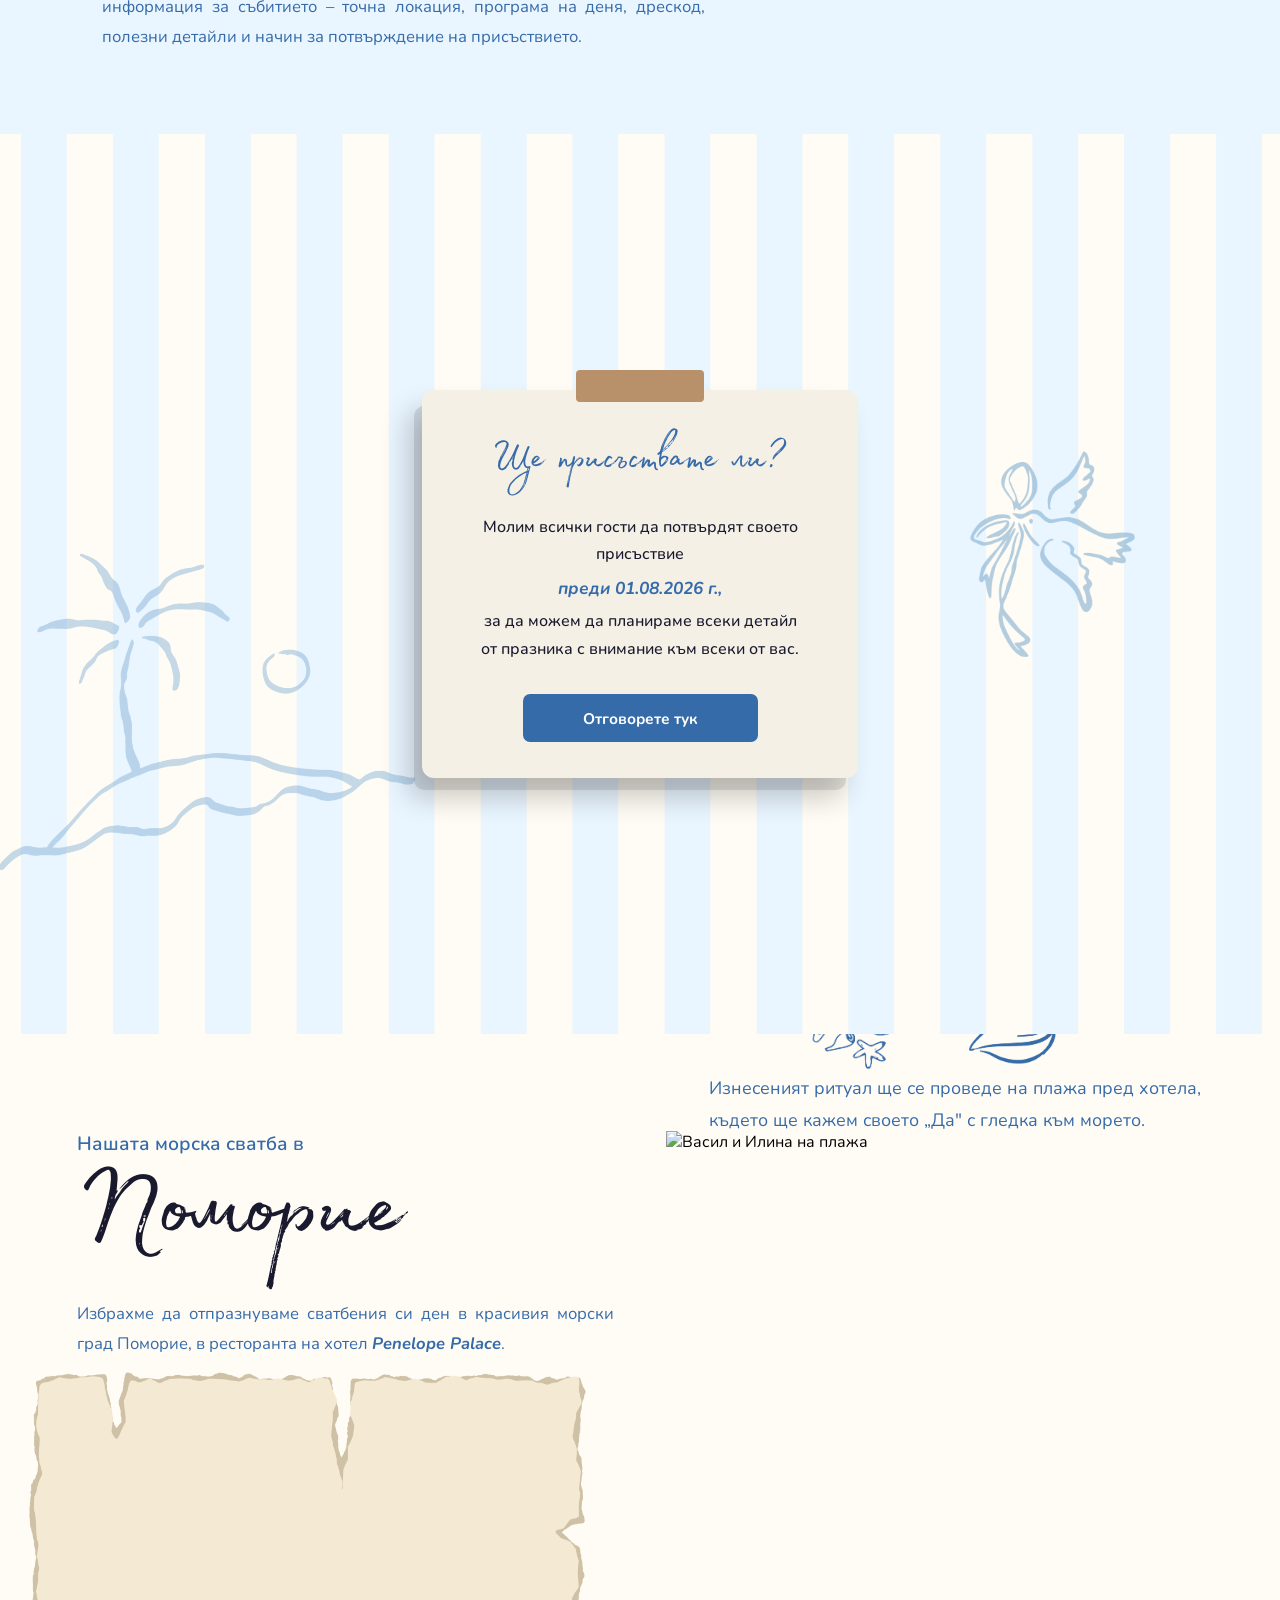
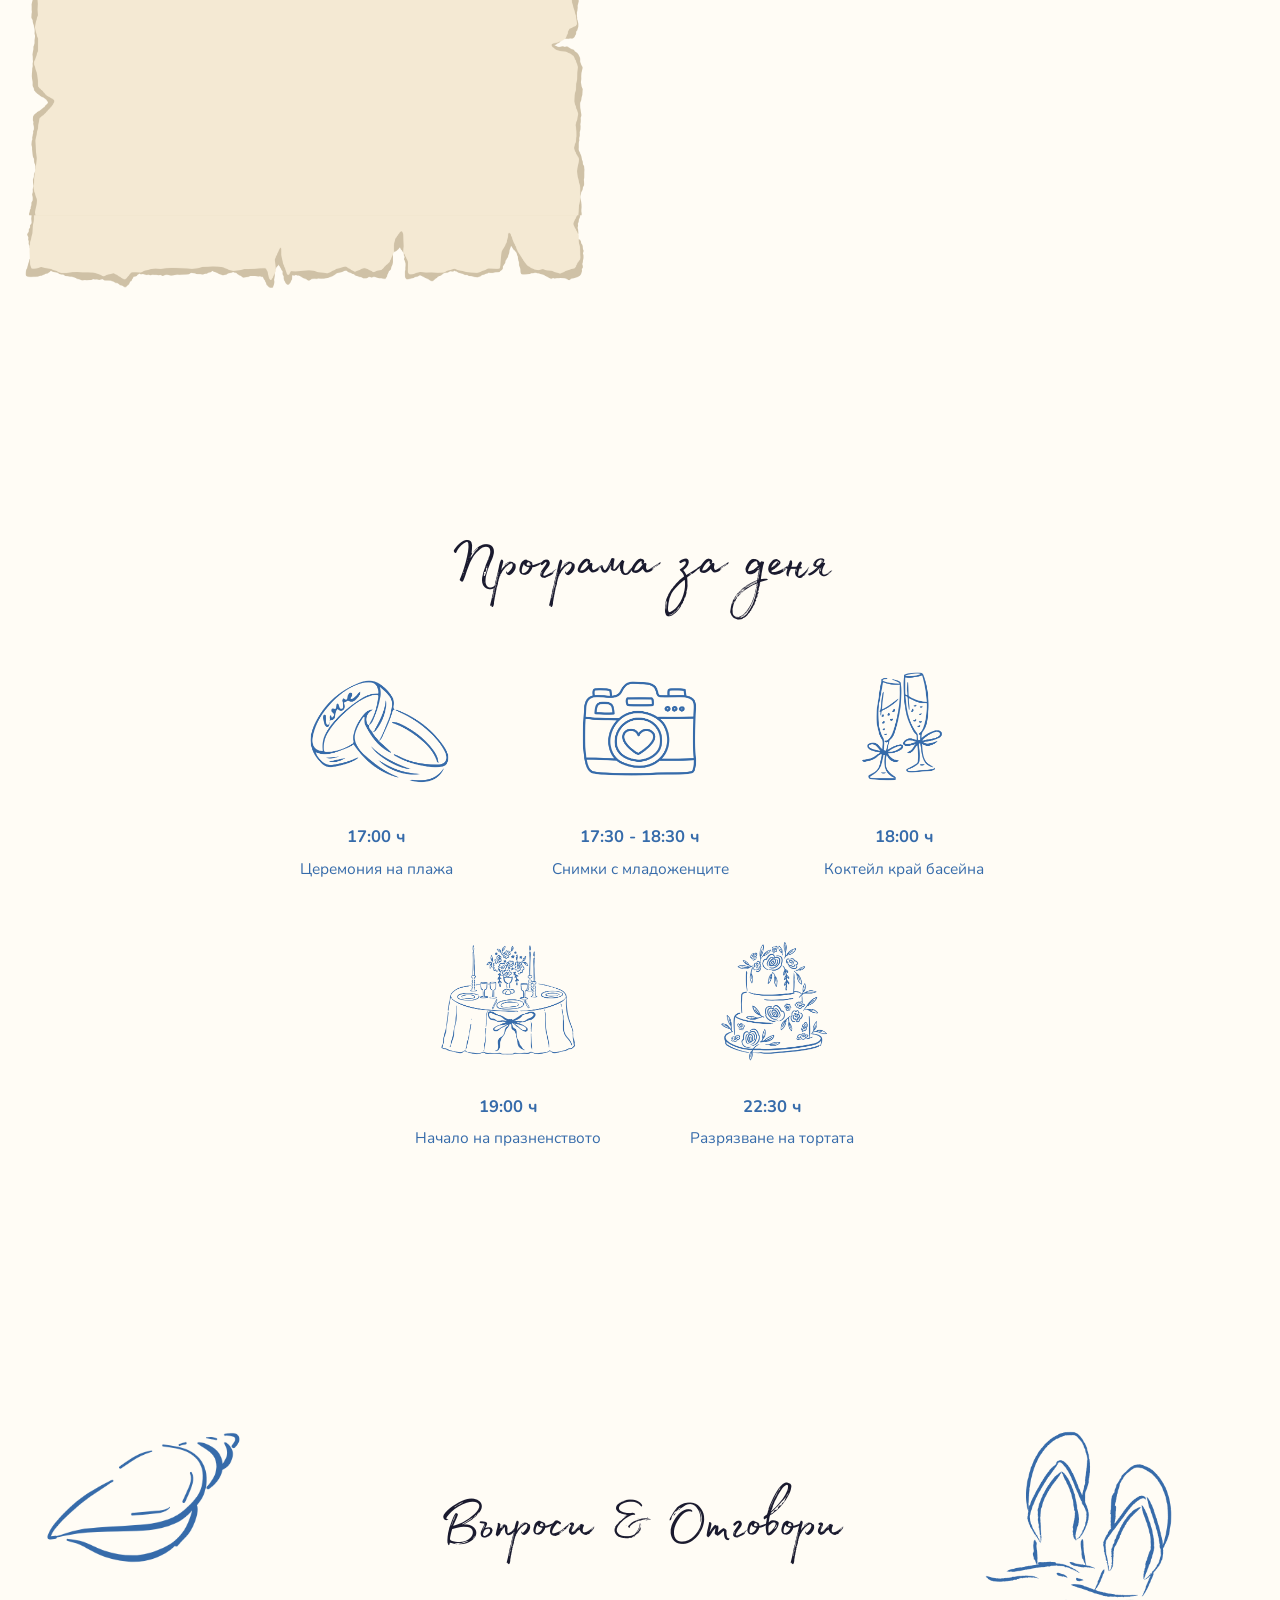
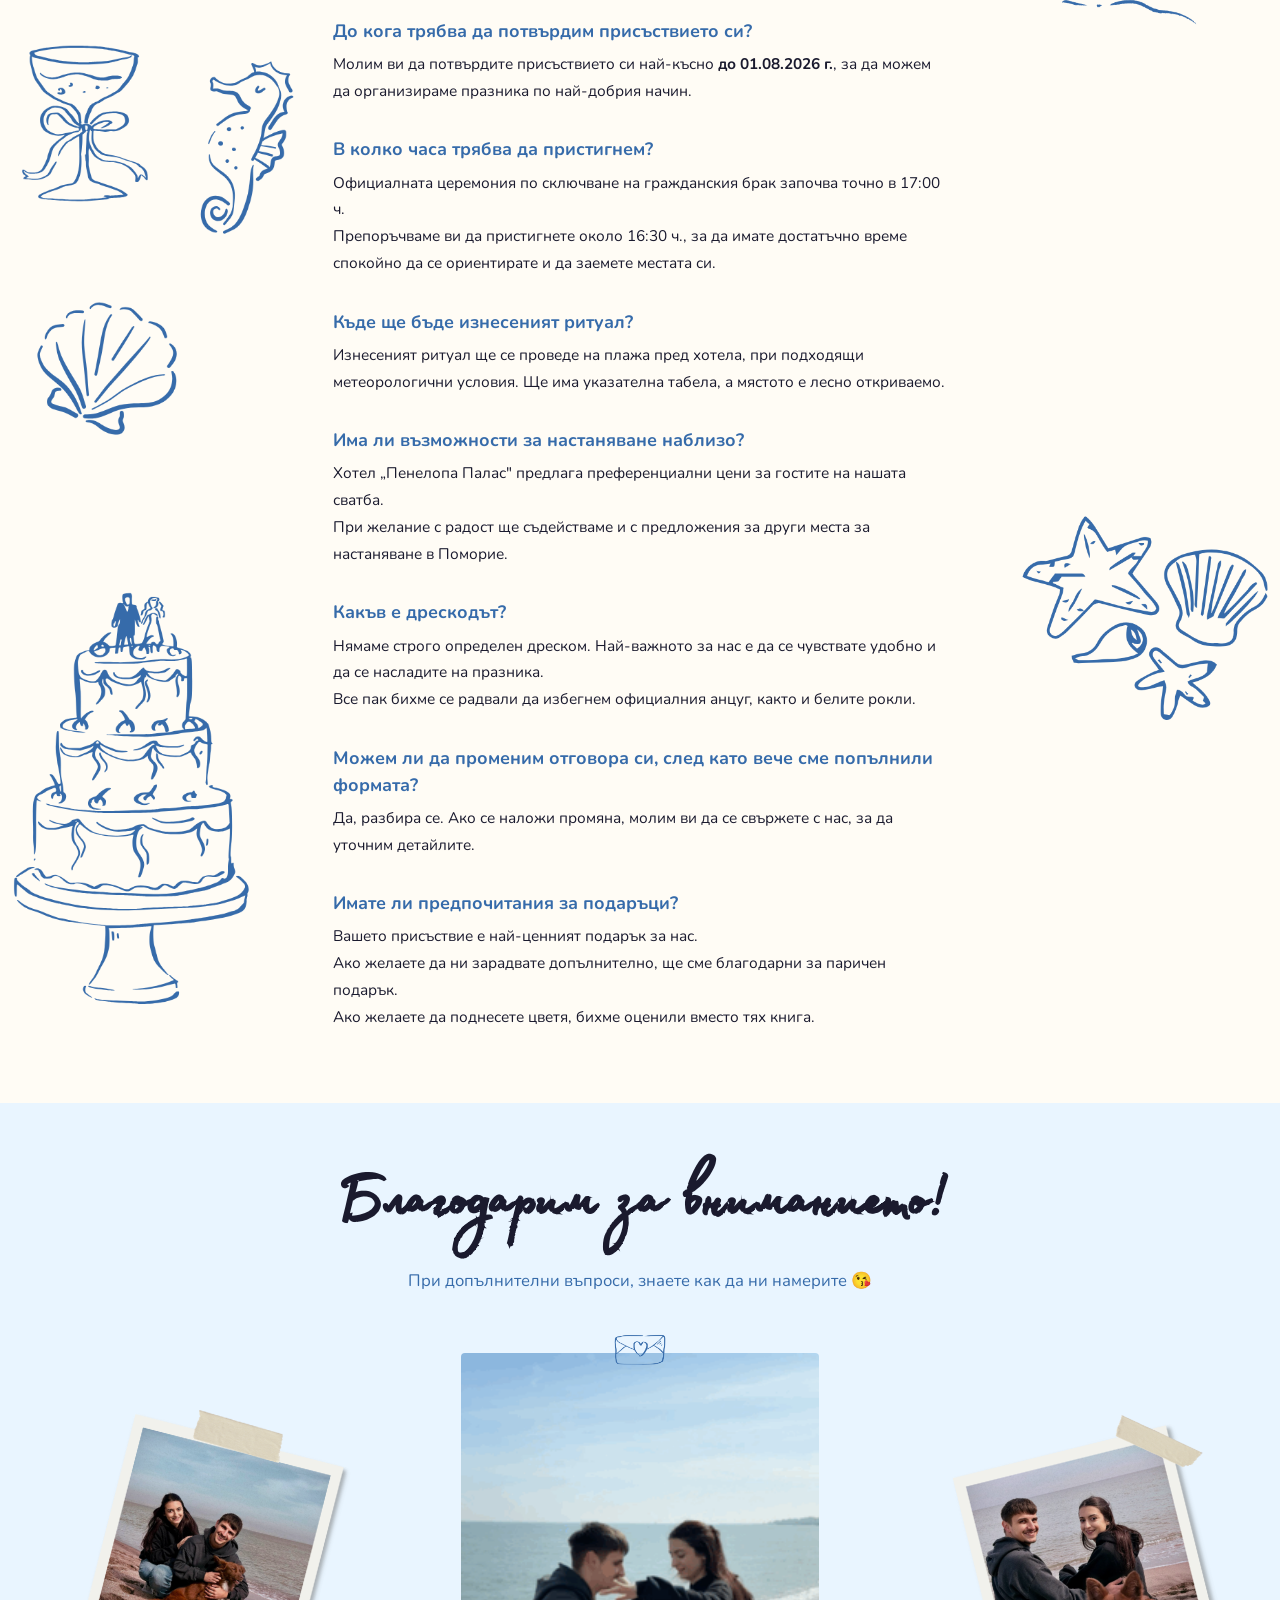
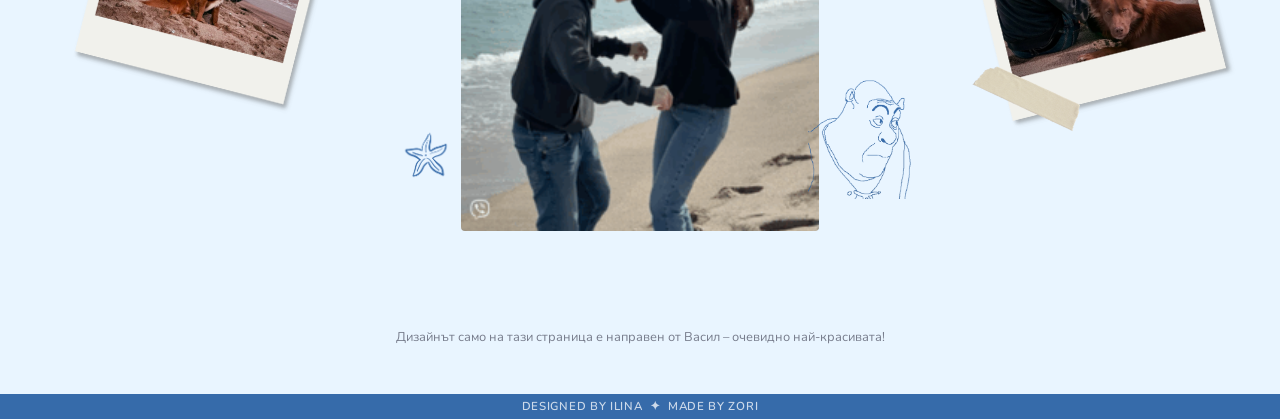
==== commit f92e2f75: "update video low power mode" ====
--- a/index.html
+++ b/index.html
@@ -19,7 +19,7 @@
   <!-- SLIDE 1 — Video hero -->
   <section class="slide slide-1">
     <video class="s1-video" autoplay muted loop playsinline>
-      <source src="website/Graphics/Slide 1/BG video.mp4" type="video/mp4">
+      <source src="website/Graphics/Slide 1/BG-video.mp4" type="video/mp4">
     </video>
 
     <img class="s1-badge s1-badge--left"
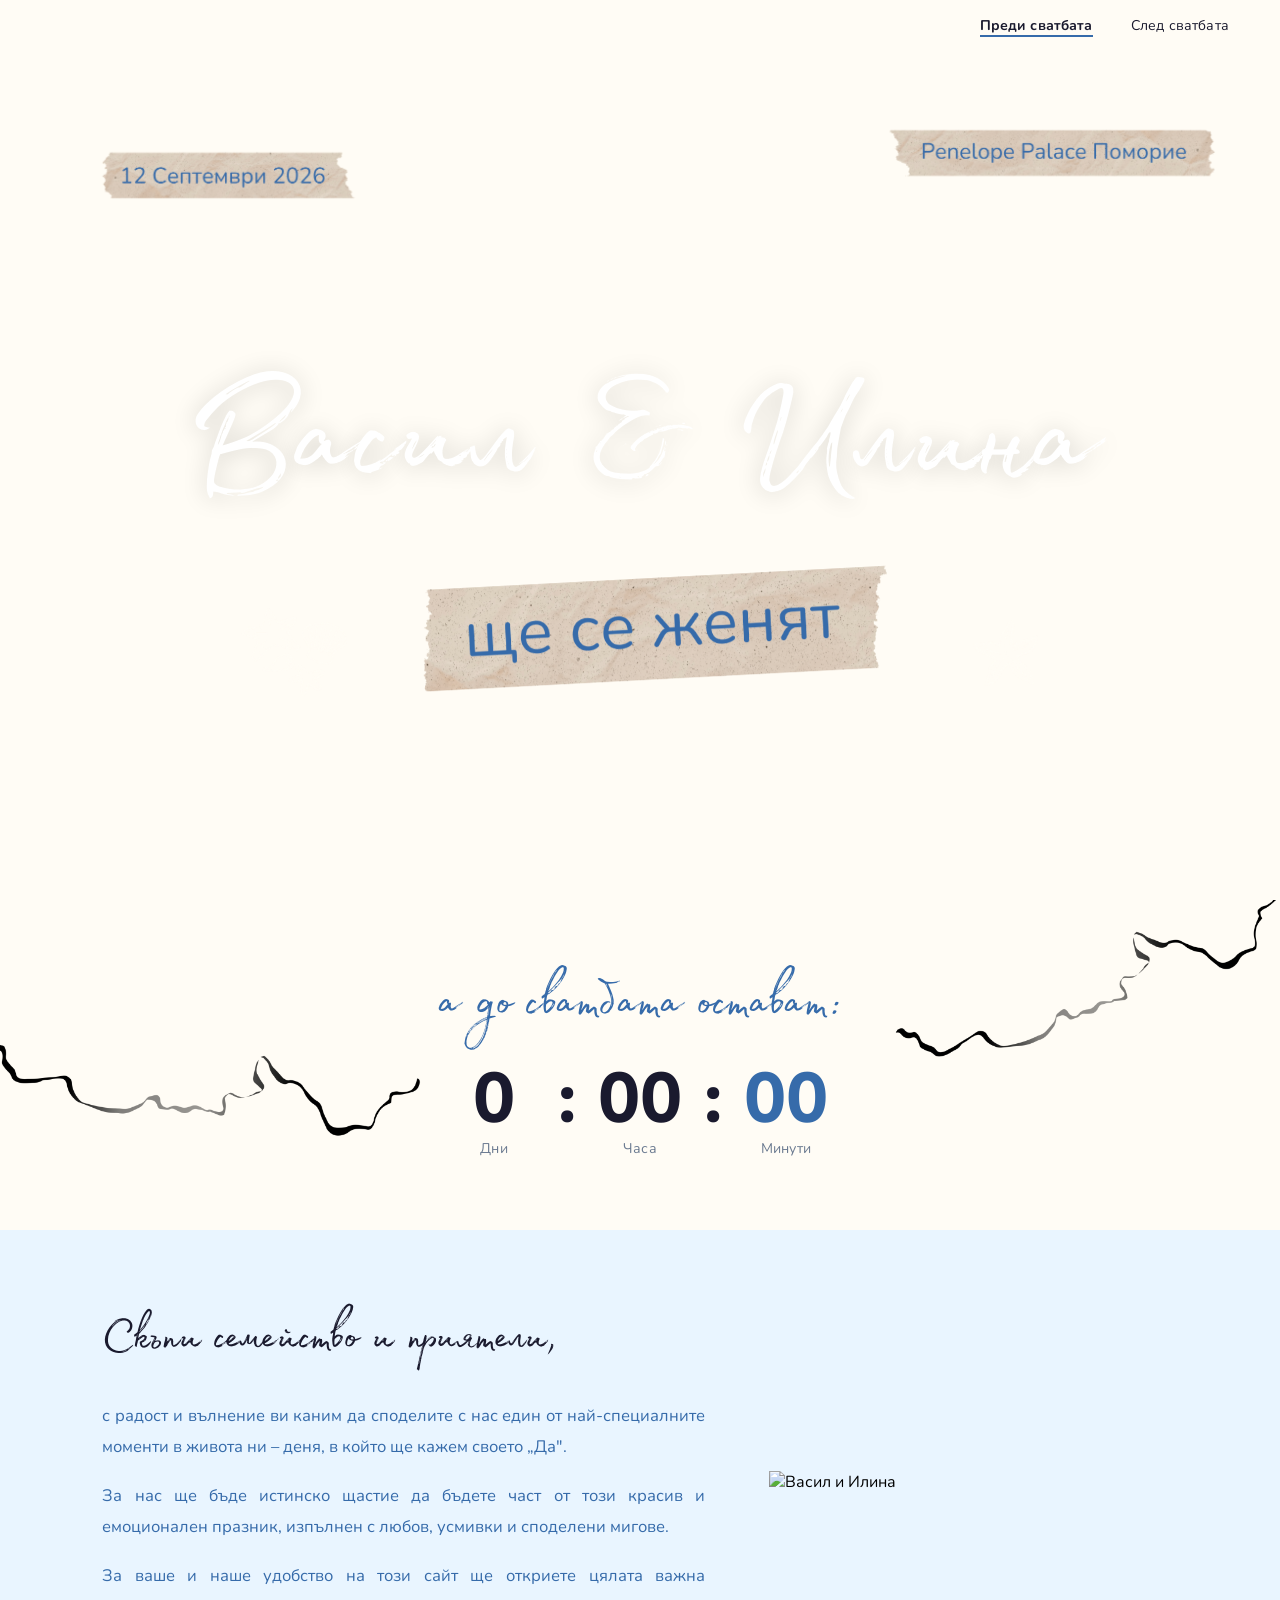
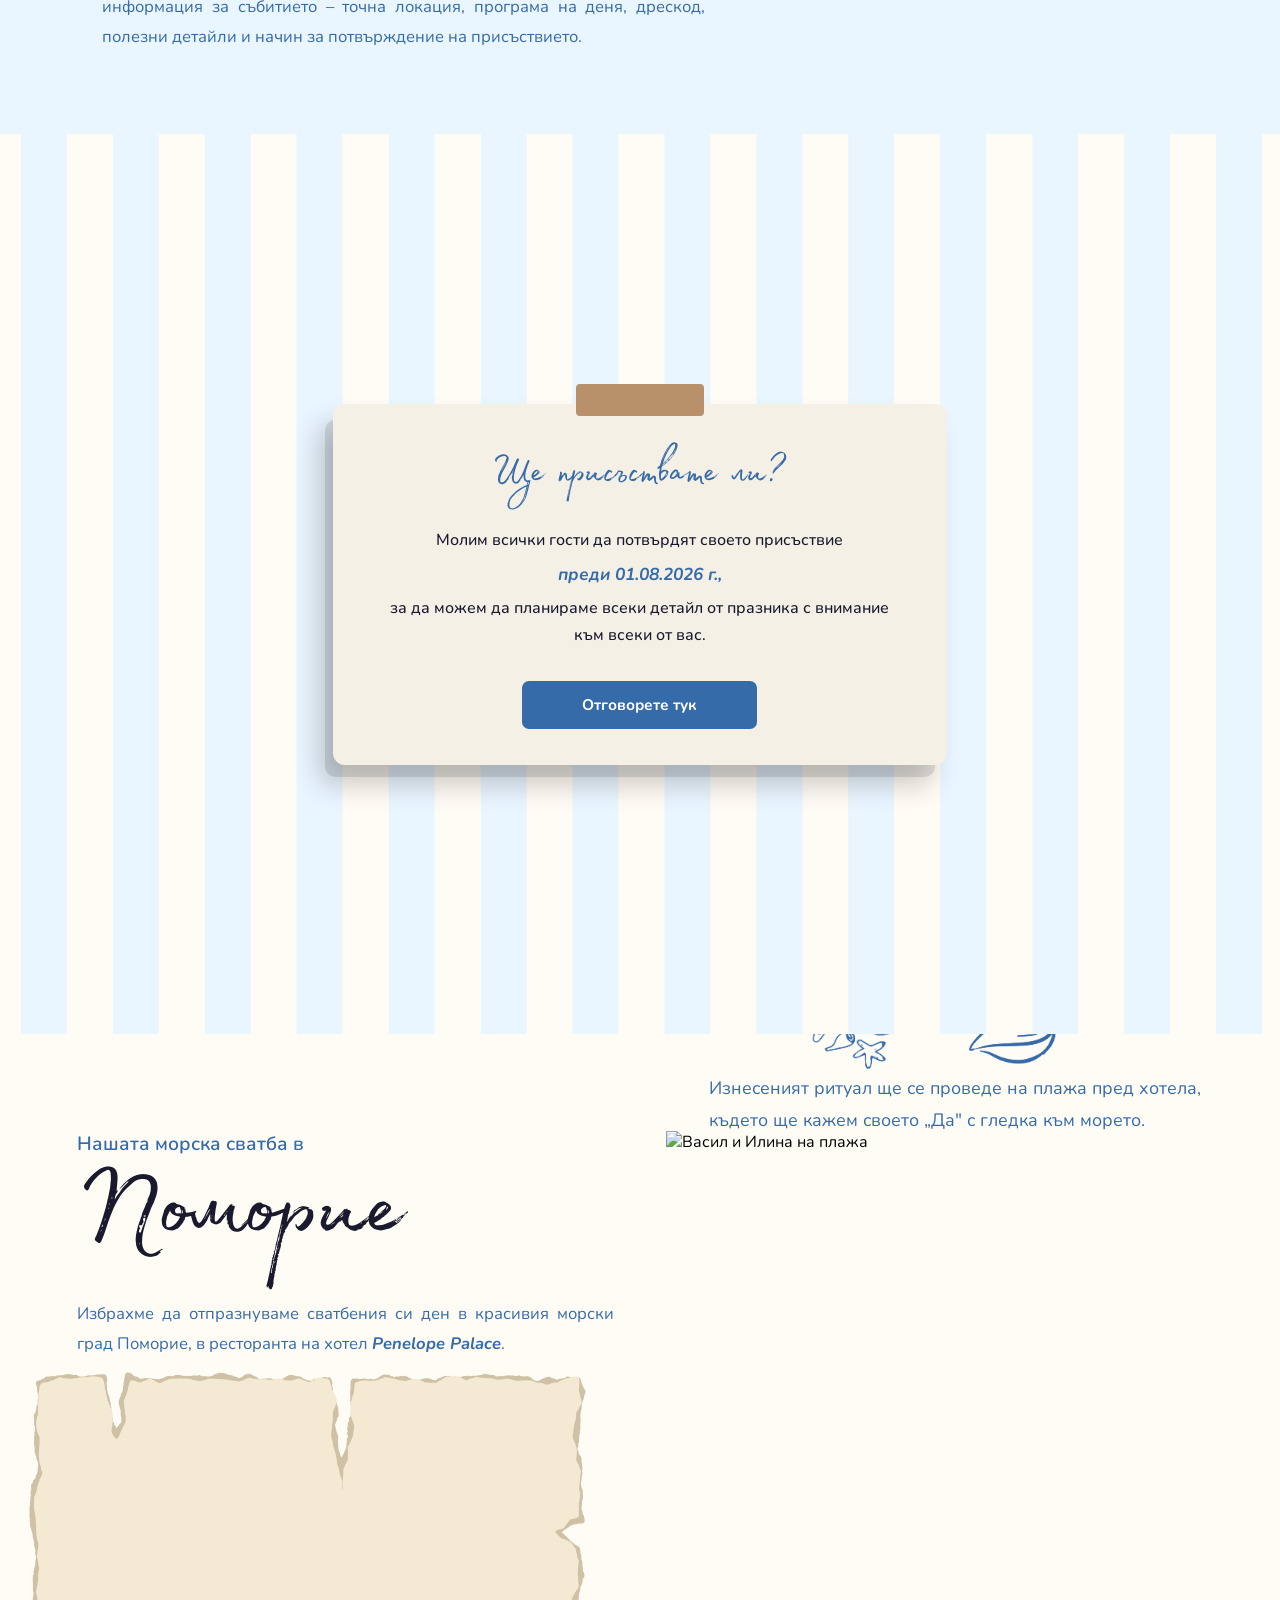
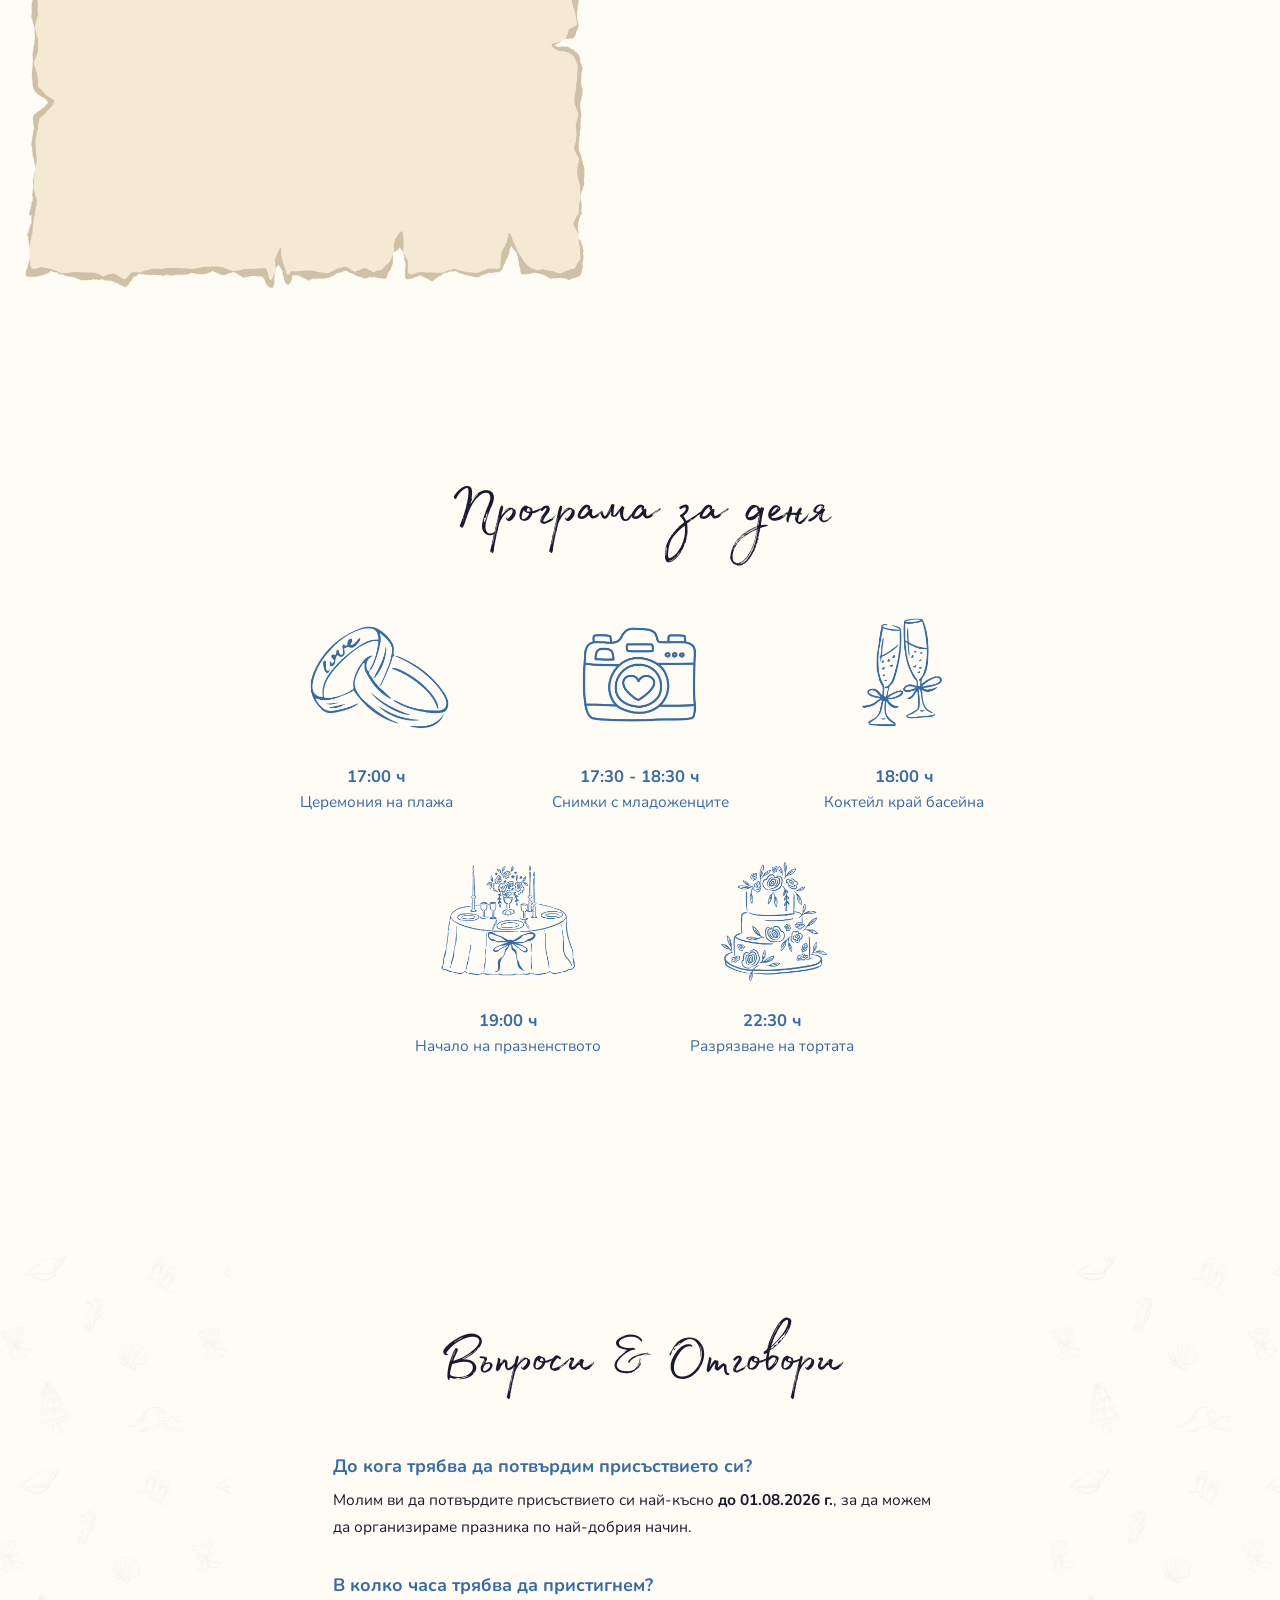
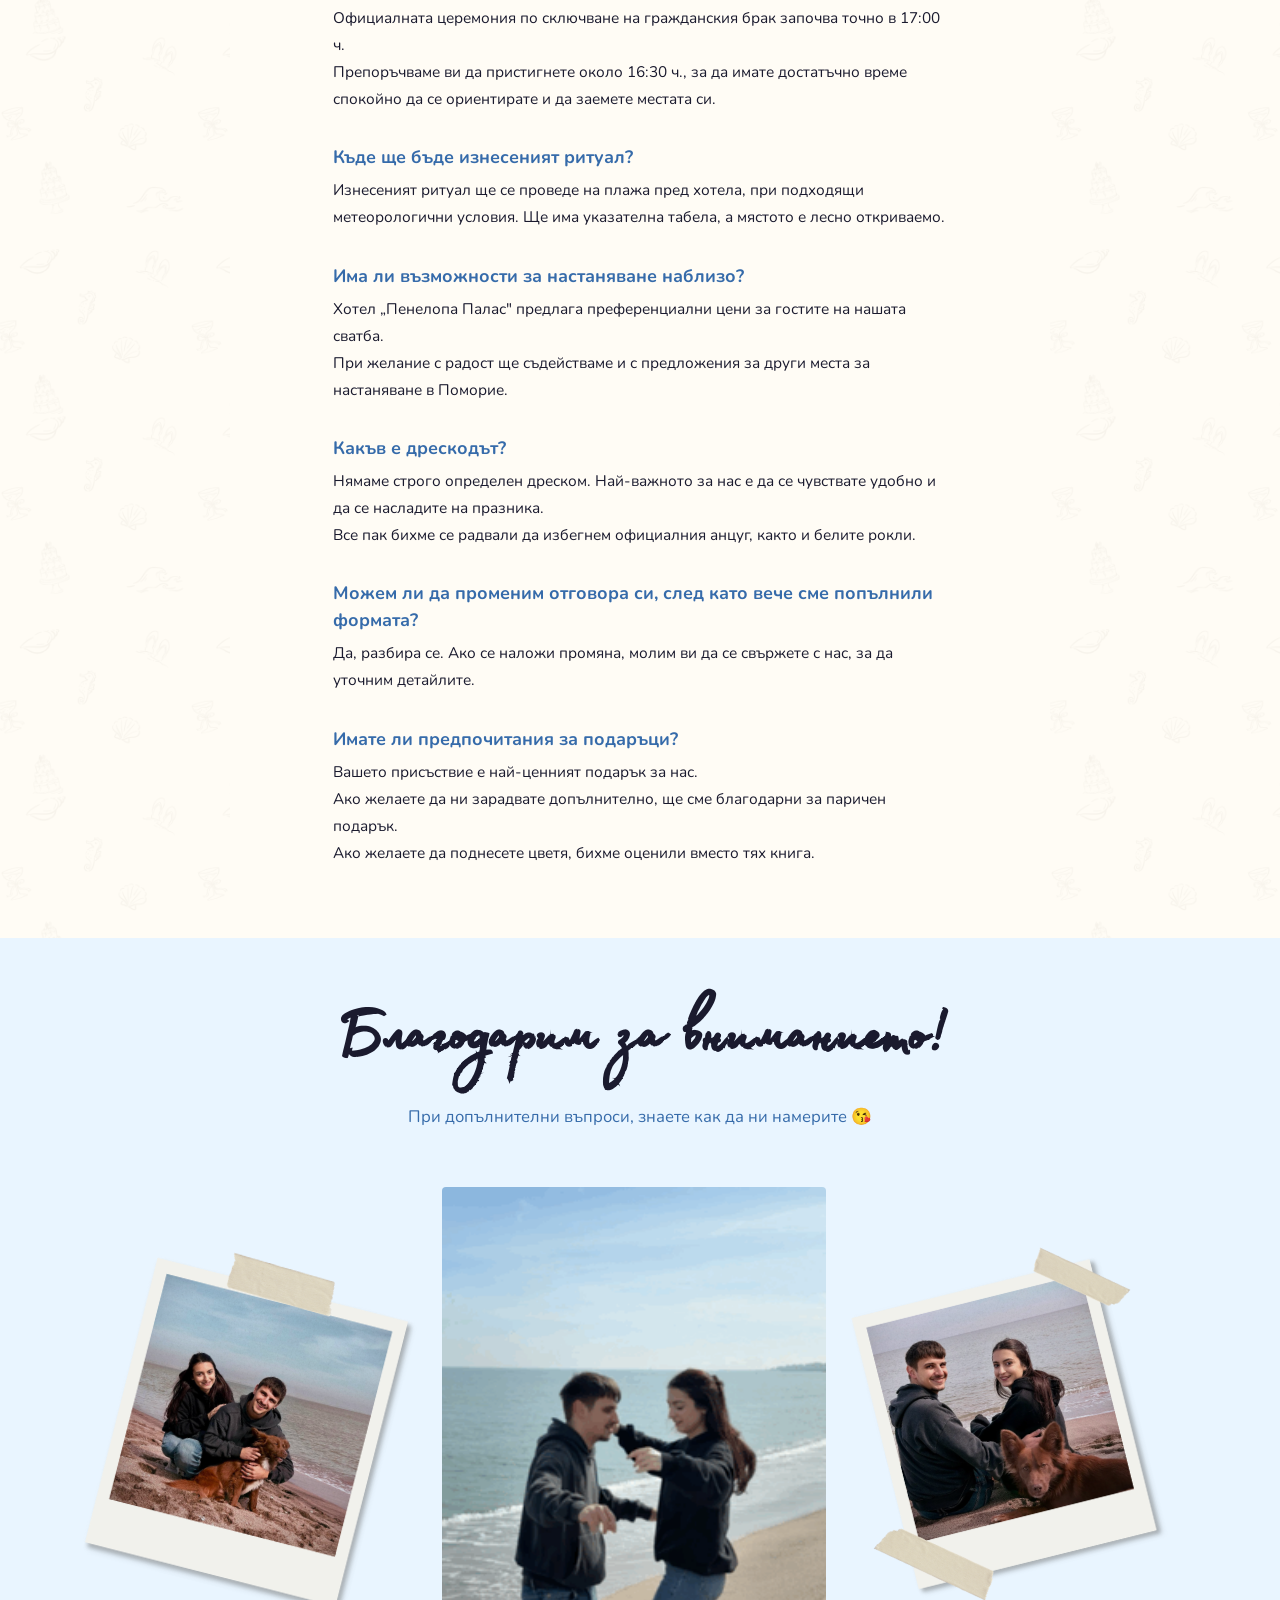
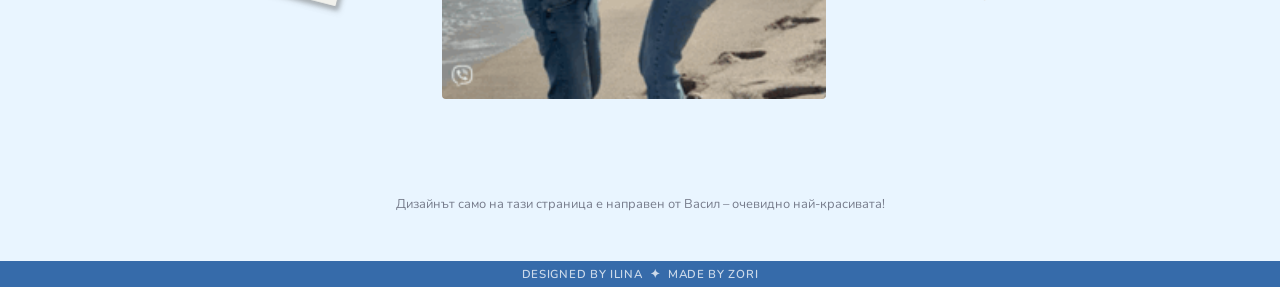
==== commit eef923ae: "updates" ====
--- a/index.html
+++ b/index.html
@@ -92,12 +92,6 @@
 
   <!-- SLIDE 4 — RSVP -->
   <section class="slide slide-4" id="rsvp">
-    <img class="s4-deco s4-deco--palm"
-         src="website/Graphics/Slide 4/1.png"
-         alt="">
-    <img class="s4-deco s4-deco--dove"
-         src="website/Graphics/Slide 4/2.png"
-         alt="">
 
     <div class="s4-card">
       <h2 class="s4-title">Ще присъствате ли?</h2>
@@ -176,8 +170,6 @@
 
   <!-- SLIDE 7 — Q&A -->
   <section class="slide slide-7">
-    <img class="s7-deco s7-deco--left"  src="website/Graphics/Slide 7/left.png"  alt="">
-    <img class="s7-deco s7-deco--right" src="website/Graphics/Slide 7/right.png" alt="">
 
     <div class="s7-content">
       <h2 class="s7-title">Въпроси &amp; Отговори</h2>
@@ -232,12 +224,9 @@
     <div class="s8-gallery">
       <img class="s8-pol s8-pol--left"  src="website/Graphics/Slide 8/1.png" alt="">
       <div class="s8-main-wrap">
-        <img class="s8-envelope" src="website/Graphics/Slide 8/3.png" alt="">
         <img class="s8-main-photo" src="website/Graphics/Slide 8/kiuchek gif.gif" alt="Васил и Илина">
-        <img class="s8-starfish" src="website/Graphics/Slide 8/4.png" alt="">
-        <img class="s8-shrek"    src="website/Graphics/Slide 8/shrek.png" alt="">
-      </div>
-      <img class="s8-pol s8-pol--right" src="website/Graphics/Slide 8/2.png" alt="">
+      </div>
+      <img class="s8-pol s8-pol--right" src="website/Graphics/Slide 8/2 (1).png" alt="">
     </div>
 
     <p class="s8-footer">Дизайнът само на тази страница е направен от Васил&nbsp;– очевидно най-красивата!</p>
--- a/styles.css
+++ b/styles.css
@@ -479,6 +479,14 @@
   width: 100%;
   height: clamp(340px, 52vh, 600px);
   border: 0;
+  border-radius: 12px;
+  box-shadow: 0 4px 32px rgba(180, 160, 120, 0.35), 0 1px 8px rgba(150, 130, 90, 0.2);
+  -webkit-mask-image: linear-gradient(to right,  transparent, black 5%, black 95%, transparent),
+                      linear-gradient(to bottom, transparent, black 4%, black 96%, transparent);
+  -webkit-mask-composite: destination-in;
+  mask-image: linear-gradient(to right,  transparent, black 5%, black 95%, transparent),
+              linear-gradient(to bottom, transparent, black 4%, black 96%, transparent);
+  mask-composite: intersect;
 }
 
 /* ── Right column ── */
@@ -566,7 +574,7 @@
   z-index: 2;
   background: #f5f0e6;
   border-radius: 12px;
-  width: clamp(340px, 34vw, 560px);
+  width: clamp(340px, 48vw, 720px);
   padding: clamp(2.5rem, 5vh, 4.5rem) clamp(2rem, 4vw, 3.5rem) clamp(2rem, 4vh, 3.5rem);
   text-align: center;
   /* layered shadow to mimic pinned-note look */
@@ -653,18 +661,16 @@
   display: flex;
   align-items: center;
   justify-content: center;
-  background-image: url('website/Graphics/Slide 6/BG.png');
+  background-image: url('website/BG-paper.png');
   background-size: cover;
   background-position: center;
-  padding: clamp(5rem, 12vh, 9rem) clamp(1rem, 5vw, 4rem);
+  padding: clamp(5rem, 12vh, 9rem) clamp(1rem, 5vw, 4rem) clamp(8rem, 18vh, 14rem);
 }
 
 .s6-card {
   position: relative;
   width: clamp(300px, 72vw, 1000px);
-  background-image: url('website/Graphics/Slide 6/BG front.png');
-  background-size: 100% 100%;
-  padding: clamp(5rem, 10vh, 8rem) clamp(2.5rem, 6vw, 7rem) clamp(9rem, 18vh, 14rem);
+  padding: clamp(2rem, 4vh, 4rem) clamp(2.5rem, 6vw, 7rem);
   display: flex;
   flex-direction: column;
   align-items: center;
@@ -684,7 +690,7 @@
   display: flex;
   flex-wrap: wrap;
   justify-content: center;
-  gap: clamp(1.5rem, 3vw, 3rem) clamp(2rem, 5vw, 5rem);
+  gap: clamp(1rem, 2vw, 2rem) clamp(2rem, 5vw, 5rem);
   width: 100%;
 }
 
@@ -692,7 +698,7 @@
   display: flex;
   flex-direction: column;
   align-items: center;
-  gap: 0.6rem;
+  gap: 0.2rem;
   width: clamp(130px, 18vw, 200px);
   transition: transform 0.3s cubic-bezier(0.22, 1, 0.36, 1);
 }
@@ -743,18 +749,28 @@
   overflow: hidden;
 }
 
-.s7-deco {
+.slide-7::before,
+.slide-7::after {
+  content: '';
   position: absolute;
   top: 0;
-  width: clamp(220px, 24vw, 400px);
-  height: 100%;
-  object-fit: contain;
-  object-position: top;
+  bottom: 0;
+  width: clamp(160px, 18vw, 280px);
+  background-repeat: repeat;
+  background-size: 380px auto;
   pointer-events: none;
-}
-
-.s7-deco--left  { left: 0; }
-.s7-deco--right { right: 0; }
+  opacity: 0.9;
+}
+
+.slide-7::before {
+  left: 0;
+  background-image: url('website/BG-pattern.png');
+}
+
+.slide-7::after {
+  right: 0;
+  background-image: url('website/BG-pattern.png');
+}
 
 .s7-content {
   width: 100%;
@@ -829,19 +845,20 @@
   display: flex;
   align-items: center;
   justify-content: center;
-  gap: 0;
-  width: 100%;
-  max-width: 1100px;
-  padding: 2.5rem 6rem 5rem;
+  gap: clamp(1.5rem, 3vw, 3rem);
+  width: 100%;
+  max-width: 1200px;
+  padding: 2.5rem 2rem 5rem;
 }
 
 .s8-pol {
-  width: clamp(360px, 40vw, 520px);
+  height: clamp(220px, 28vw, 380px);
+  width: auto;
   flex-shrink: 0;
 }
 
 .s8-pol--left  { transform: rotate(14deg);  margin-top: -2rem; transition: transform 0.4s cubic-bezier(0.22, 1, 0.36, 1); }
-.s8-pol--right { transform: rotate(-14deg); margin-top: -2rem; transition: transform 0.4s cubic-bezier(0.22, 1, 0.36, 1); }
+.s8-pol--right { transform: rotate(-14deg); margin-top: -2rem; margin-left: -2rem; transition: transform 0.4s cubic-bezier(0.22, 1, 0.36, 1); }
 
 .s8-pol--left:hover  { transform: rotate(8deg)  translateY(-12px) scale(1.04); }
 .s8-pol--right:hover { transform: rotate(-8deg) translateY(-12px) scale(1.04); }
@@ -853,31 +870,10 @@
   align-items: center;
 }
 
-.s8-envelope {
-  position: absolute;
-  top: -3rem;
-  width: clamp(80px, 8vw, 120px);
-  z-index: 2;
-}
-
 .s8-main-photo {
-  width: clamp(260px, 28vw, 380px);
+  width: clamp(260px, 30vw, 420px);
   border-radius: 4px;
   display: block;
-}
-
-.s8-starfish {
-  position: absolute;
-  bottom: 2rem;
-  left: -5rem;
-  width: clamp(60px, 7vw, 95px);
-}
-
-.s8-shrek {
-  position: absolute;
-  bottom: 2rem;
-  right: -6.5rem;
-  width: clamp(80px, 9vw, 125px);
 }
 
 .s8-footer {
@@ -965,24 +961,34 @@
   }
 
   .s4-deco--dove {
-    width: clamp(220px, 34vw, 460px);
+    display: none;
   }
 
   .s4-card {
-    width: clamp(320px, 72vw, 580px);
+    width: clamp(320px, 62vw, 520px);
+  }
+
+  .s4-title {
+    font-size: clamp(3rem, 6vw, 4.25rem);
   }
 
   .s6-card {
     width: clamp(280px, 90vw, 700px);
-    padding: clamp(4rem, 8vh, 6rem) clamp(2rem, 5vw, 5rem) clamp(8rem, 14vh, 11rem);
+    padding: clamp(2rem, 4vh, 4rem) clamp(2rem, 5vw, 5rem);
+  }
+
+  .s6-grid {
+    gap: 0.75rem 2rem;
   }
 
   .s6-item {
-    width: clamp(120px, 22vw, 180px);
-  }
-
-  .s7-deco {
-    width: clamp(110px, 14vw, 190px);
+    width: clamp(100px, 18vw, 150px);
+    gap: 0.3rem;
+  }
+
+  .slide-7::before,
+  .slide-7::after {
+    width: clamp(100px, 14vw, 180px);
   }
 
   .slide-7 {
@@ -990,21 +996,34 @@
     padding-right: clamp(130px, 16vw, 210px);
   }
 
+  .s8-gallery {
+    flex-wrap: wrap;
+    justify-content: center;
+    gap: 2rem 2.5rem;
+    padding: 1.5rem 2rem 2rem;
+  }
+
+  .s8-main-wrap {
+    order: 1;
+    width: 100%;
+    display: flex;
+    justify-content: center;
+  }
+
+  .s8-main-photo {
+    width: clamp(300px, 45vw, 460px);
+  }
+
   .s8-pol {
-    display: none;
-  }
-
-  .s8-gallery {
-    padding: 2.5rem 3rem 5rem;
-  }
-
-  .s8-starfish {
-    left: -2.5rem;
-  }
-
-  .s8-shrek {
-    right: -4.5rem;
-  }
+    display: block;
+    order: 2;
+    height: clamp(180px, 28vw, 300px);
+    width: auto;
+    margin-top: 0;
+  }
+
+  .s8-pol--left  { transform: rotate(8deg); }
+  .s8-pol--right { transform: rotate(-8deg); }
 }
 
 /* Mobile (≤ 600px) */
@@ -1096,13 +1115,17 @@
     width: clamp(300px, 86vw, 480px);
   }
 
+  .s4-title {
+    font-size: clamp(3rem, 10vw, 4rem);
+  }
+
   .s5-heading-main {
     font-size: clamp(5rem, 22vw, 9rem);
   }
 
   .s6-card {
     width: 94vw;
-    padding: 6rem 1.5rem 12rem;
+    padding: 2rem 1.5rem;
   }
 
   .s6-title {
@@ -1110,14 +1133,16 @@
   }
 
   .s6-grid {
-    gap: 1rem 2rem;
+    gap: 0.75rem 2rem;
   }
 
   .s6-item {
     width: clamp(90px, 36vw, 140px);
-  }
-
-  .s7-deco {
+    gap: 0.25rem;
+  }
+
+  .slide-7::before,
+  .slide-7::after {
     display: none;
   }
 
@@ -1126,22 +1151,38 @@
     padding-right: 1.25rem;
   }
 
+  .s8-gallery {
+    display: grid;
+    grid-template-columns: 1fr 1fr;
+    grid-template-rows: auto auto;
+    gap: 1rem;
+    padding: 1.5rem 1rem 2.5rem;
+    max-width: 500px;
+  }
+
+  .s8-main-wrap {
+    grid-column: 1 / -1;
+    grid-row: 1;
+    display: flex;
+    justify-content: center;
+    order: unset;
+    width: auto;
+  }
+
+  .s8-main-photo {
+    width: clamp(240px, 66vw, 340px);
+  }
+
   .s8-pol {
-    display: none;
-  }
-
-  .s8-gallery {
-    padding: 2rem 1rem 3rem;
-    gap: 0;
-  }
-
-  .s8-starfish {
-    left: -3.5rem;
-    width: clamp(65px, 21vw, 85px);
-  }
-
-  .s8-shrek {
-    right: -4.5rem;
-    width: clamp(75px, 23vw, 105px);
-  }
-}
+    display: block;
+    grid-row: 2;
+    height: 42vw;
+    width: auto;
+    justify-self: center;
+    margin-top: 0;
+    order: unset;
+  }
+
+  .s8-pol--left  { grid-column: 1; transform: rotate(5deg); }
+  .s8-pol--right { grid-column: 2; transform: rotate(-5deg); }
+}
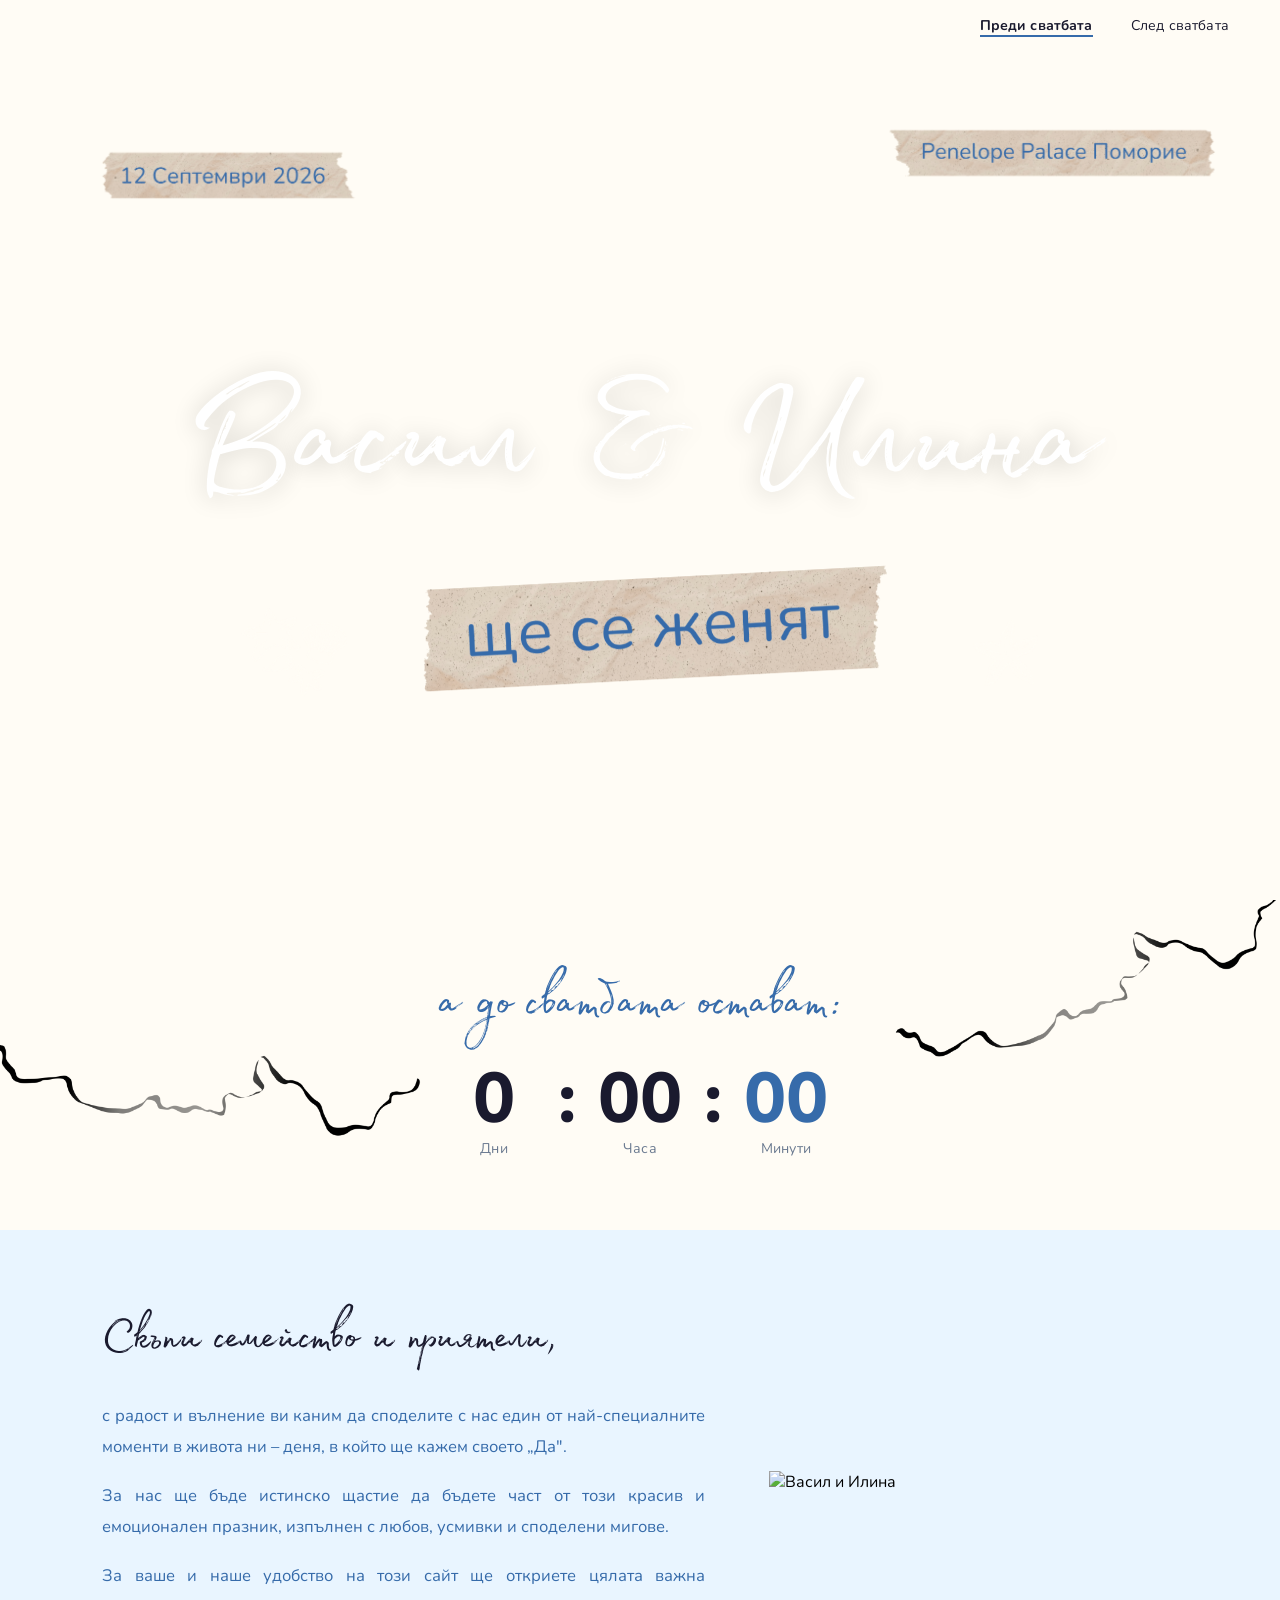
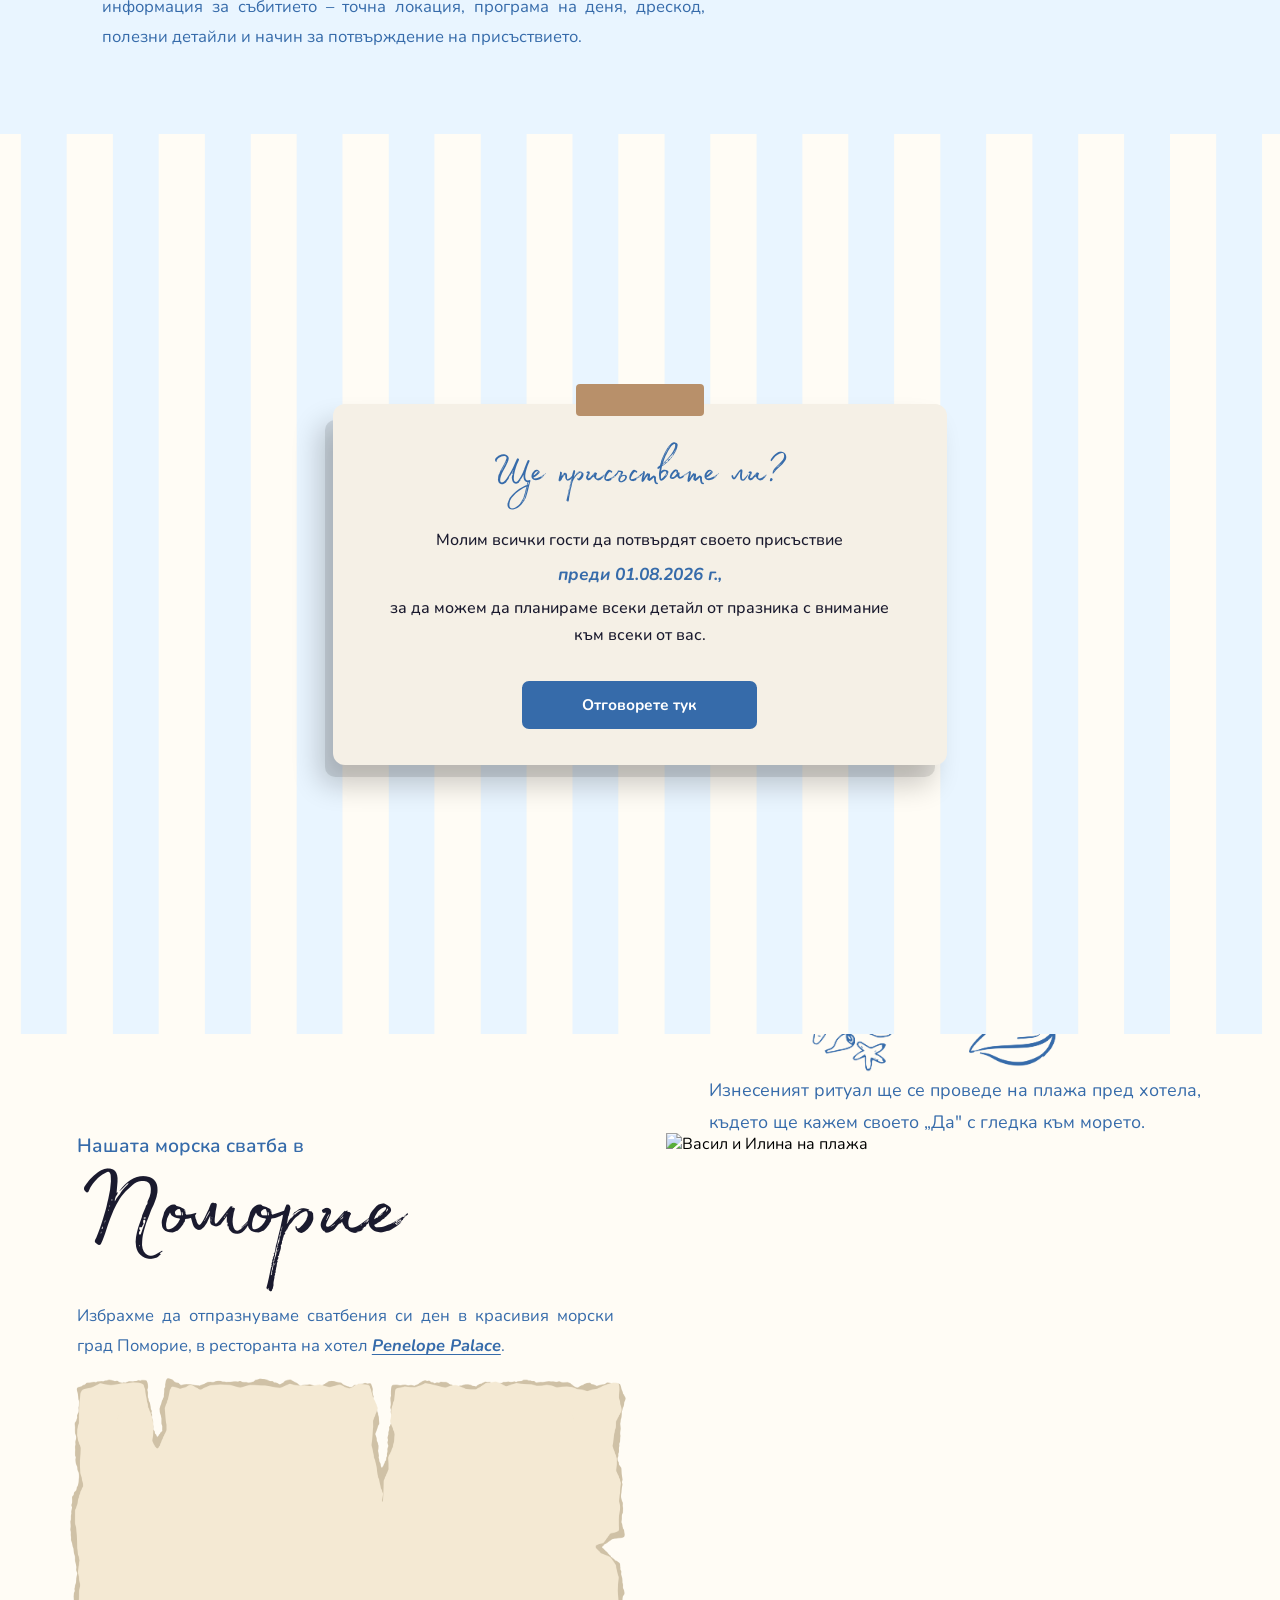
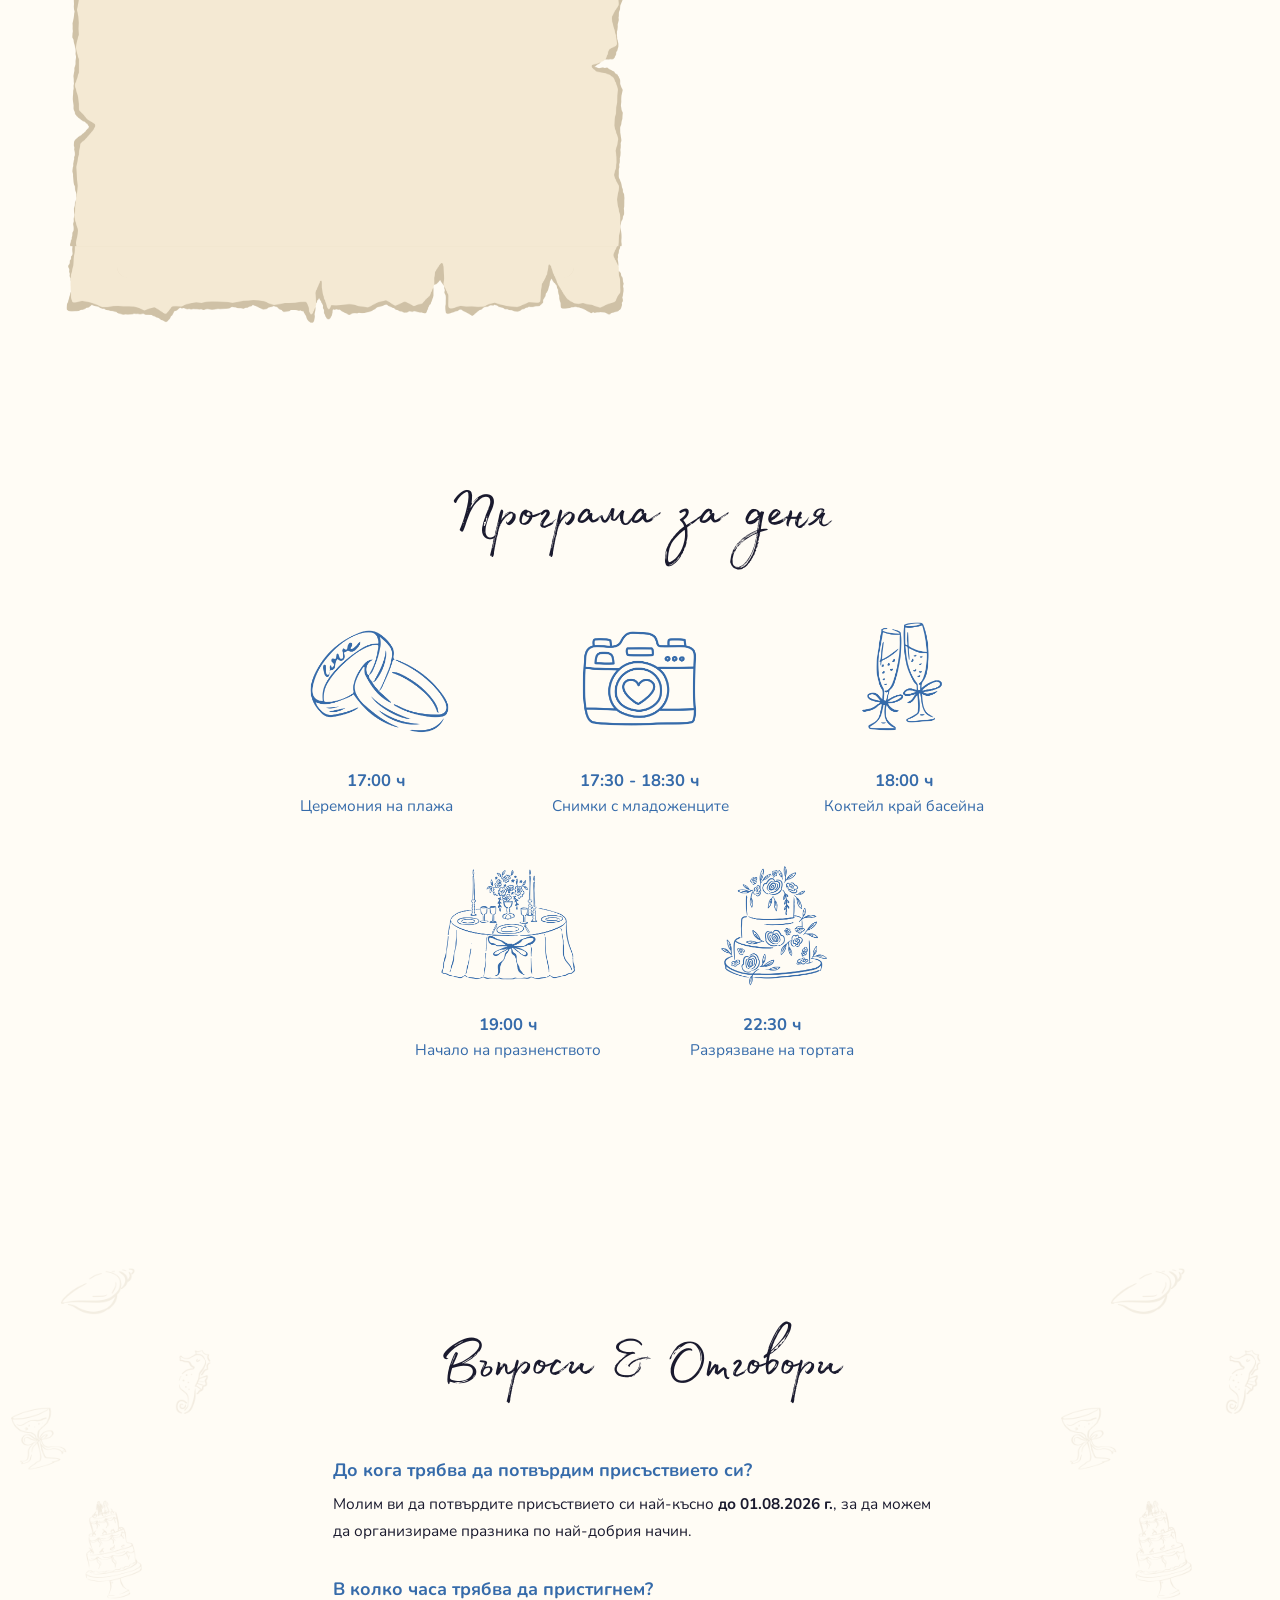
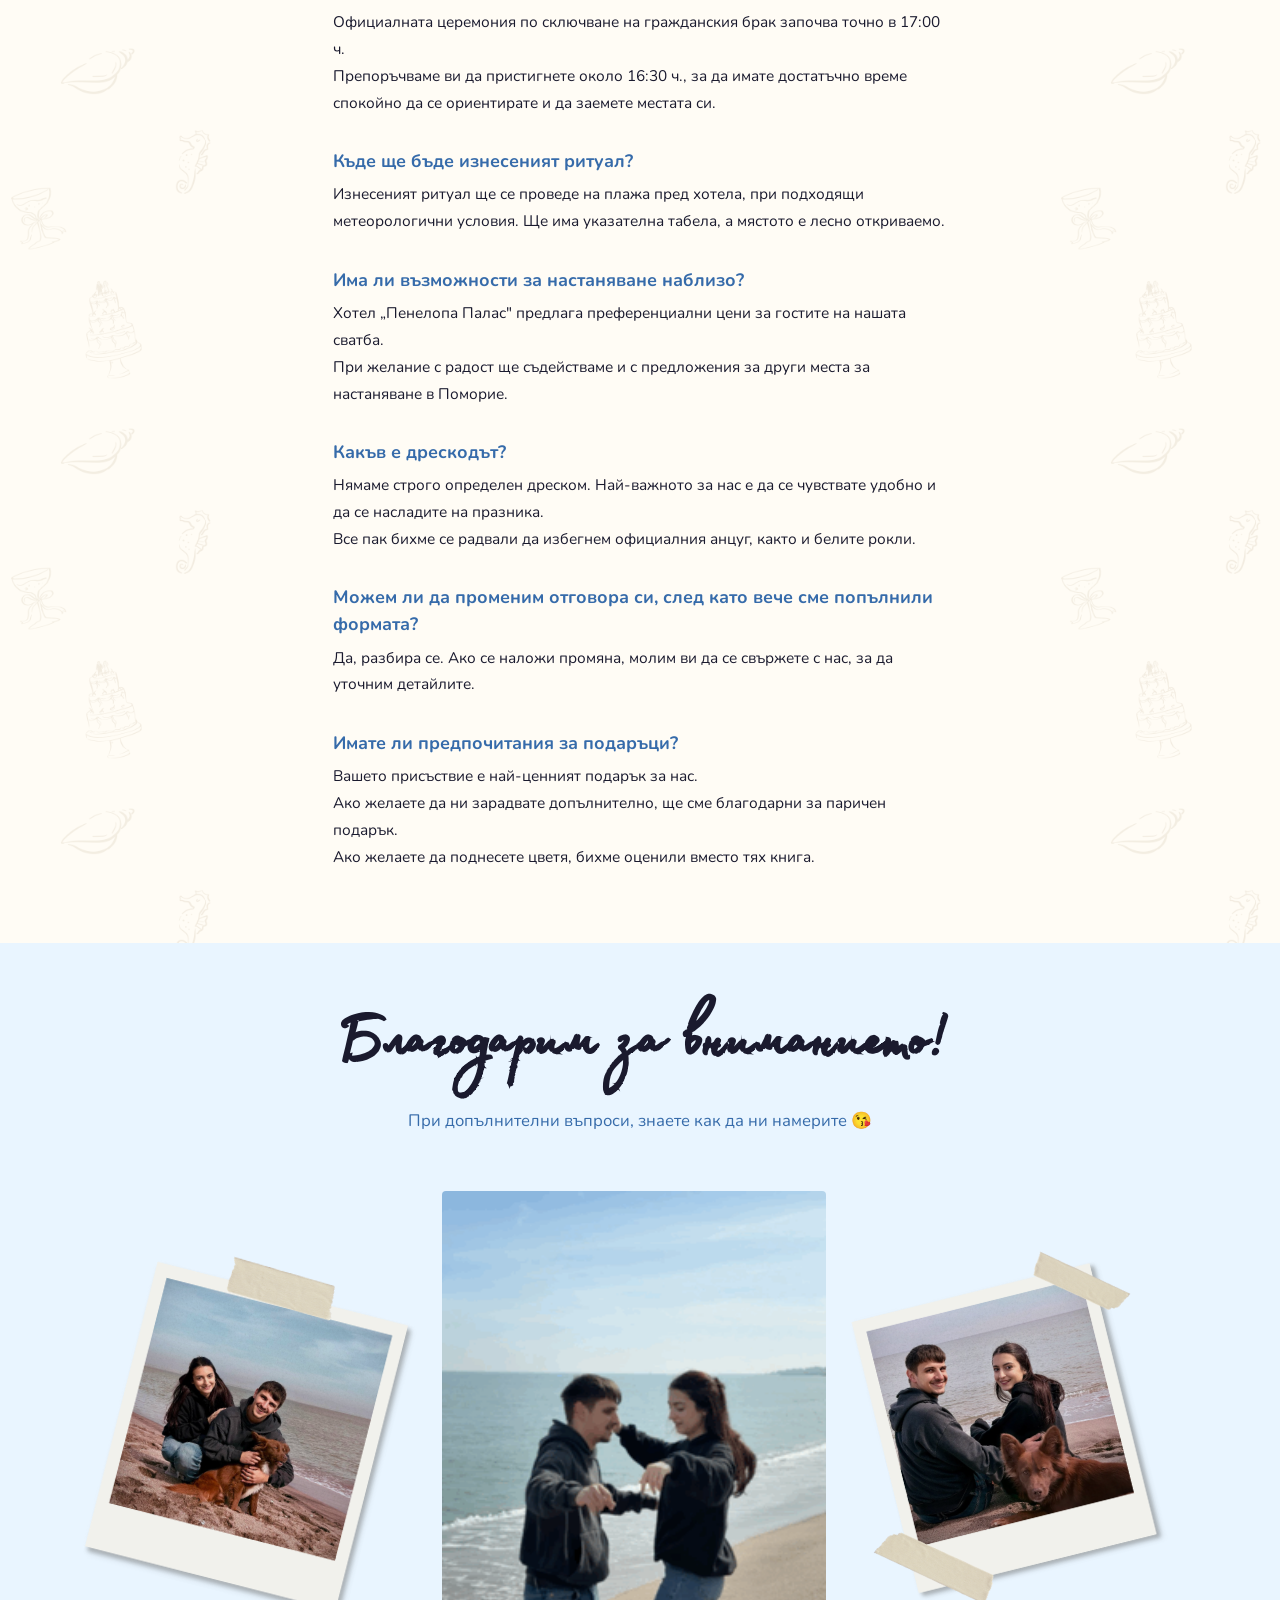
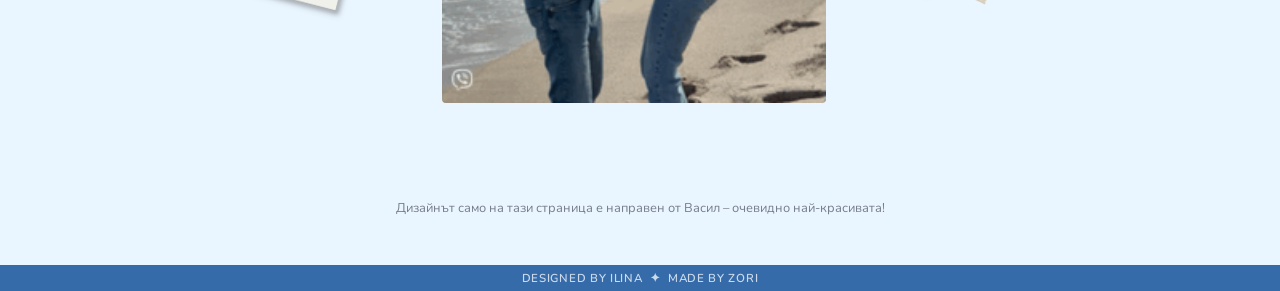
==== commit 272430f7: "new page, updates" ====
--- a/index.html
+++ b/index.html
@@ -10,8 +10,8 @@
 
   <!-- NAV -->
   <nav class="nav">
-    <a href="#" class="nav-link nav-link--active">Преди сватбата</a>
-    <a href="#" class="nav-link">След сватбата</a>
+    <a href="index.html" class="nav-link nav-link--active">Преди сватбата</a>
+    <a href="after.html" class="nav-link">След сватбата</a>
   </nav>
 
   <div class="page-wrap">
@@ -22,12 +22,12 @@
       <source src="website/Graphics/Slide 1/BG-video.mp4" type="video/mp4">
     </video>
 
-    <img class="s1-badge s1-badge--left"
-         src="website/Graphics/Slide 1/text left.png"
-         alt="12 Септември 2026">
-    <img class="s1-badge s1-badge--right"
-         src="website/Graphics/Slide 1/text right.png"
-         alt="Penelope Palace Поморие">
+    <a class="s1-badge s1-badge--left" href="https://calendar.google.com/calendar/render?action=TEMPLATE&text=%D0%A1%D0%B2%D0%B0%D1%82%D0%B1%D0%B0+%D0%92%D0%B0%D1%81%D0%B8%D0%BB+%26+%D0%98%D0%BB%D0%B8%D0%BD%D0%B0&dates=20260912T133000Z%2F20260912T200000Z&location=https%3A%2F%2Fmaps.app.goo.gl%2FwaxVai7WwfzxLocs9&ctz=Europe%2FBucharest" target="_blank" rel="noopener">
+      <img src="website/Graphics/Slide 1/text left.png" alt="12 Септември 2026">
+    </a>
+    <a class="s1-badge s1-badge--right" href="https://penelopepalace.eu/" target="_blank" rel="noopener">
+      <img src="website/Graphics/Slide 1/text right.png" alt="Penelope Palace Поморие">
+    </a>
 
     <div class="s1-center">
       <h1 class="s1-title">Васил &amp; Илина</h1>
@@ -111,7 +111,7 @@
           <span class="s5-heading-sub">Нашата морска сватба в</span>
           <h2 class="s5-heading-main">Поморие</h2>
         </div>
-        <p class="s5-body">Избрахме да отпразнуваме сватбения си ден в красивия морски град Поморие, в ресторанта на хотел <strong><em>Penelope Palace</em></strong>.</p>
+        <p class="s5-body">Избрахме да отпразнуваме сватбения си ден в красивия морски град Поморие, в ресторанта на хотел <a href="https://penelopepalace.eu/" target="_blank" rel="noopener"><strong><em>Penelope Palace</em></strong></a>.</p>
         <div class="s5-map-wrap">
           <iframe
             src="https://www.google.com/maps/embed?pb=!1m18!1m12!1m3!1d1038.9937691632952!2d27.602055015842126!3d42.56127712362718!2m3!1f0!2f0!3f0!3m2!1i1024!2i768!4f13.1!3m3!1m2!1s0x40a697dac9602301%3A0xd3378b8ee5def9e5!2z0J_QtdC90LXQu9C-0L_QtSDQv9Cw0LvQsNGB!5e0!3m2!1sbg!2sbg!4v1773930895432!5m2!1sbg!2sbg"
--- a/styles.css
+++ b/styles.css
@@ -164,13 +164,24 @@
   z-index: 2;
   height: clamp(220px, 24vw, 350px);
   top: 3%;
-  transition: transform 0.4s cubic-bezier(0.22, 1, 0.36, 1);
+  display: block;
+  cursor: pointer;
+  transition: transform 0.4s cubic-bezier(0.22, 1, 0.36, 1),
+              filter 0.4s ease;
+  animation: fadeInLeft 1s cubic-bezier(0.22, 1, 0.36, 1) 1.4s both;
+}
+
+.s1-badge img {
+  height: 100%;
+  width: auto;
+  display: block;
 }
 
 .s1-badge:hover {
-  transform: translateY(-10px) scale(1.04);
-}
-.s1-badge--left  { left:  clamp(1rem, 3.5vw, 4.5rem); animation: fadeInLeft  1s cubic-bezier(0.22, 1, 0.36, 1) 1.4s both; }
+  transform: translateY(-10px) scale(1.06);
+  filter: drop-shadow(0 8px 16px rgba(0,0,0,0.18));
+}
+.s1-badge--left  { left:  clamp(1rem, 3.5vw, 4.5rem); }
 .s1-badge--right { right: clamp(1rem, 3.5vw, 4.5rem); top: 6.5%; animation: fadeInRight 1s cubic-bezier(0.22, 1, 0.36, 1) 1.6s both; }
 
 /* Centre block: title + tape strip — absolutely placed so badges never overlap */
@@ -397,6 +408,7 @@
   display: flex;
   align-items: center;
   justify-content: center;
+  min-height: 100svh;
   padding: calc(var(--nav-h) + clamp(2.5rem, 5vh, 4rem)) clamp(2rem, 6vw, 7rem) clamp(3rem, 6vh, 5rem);
 }
 
@@ -449,6 +461,17 @@
   font-weight: 700;
 }
 
+.s5-body a {
+  color: var(--blue);
+  text-decoration: underline;
+  text-underline-offset: 3px;
+  transition: opacity 0.2s;
+}
+
+.s5-body a:hover {
+  opacity: 0.65;
+}
+
 .s5-body {
   margin-top: -1rem;
   margin-bottom: clamp(1rem, 3vh, 2.5rem);
@@ -458,13 +481,14 @@
 .s5-map-wrap {
   position: relative;
   width: 85%;
+  margin: 0 auto;
 }
 
 /* Parchment sits behind the iframe, extending beyond it on all sides */
 .s5-map-wrap::before {
   content: '';
   position: absolute;
-  inset: -22% -13%;
+  inset: -22% -13% -30% -13%;
   background-image: url('website/Graphics/Slide 5/map bg.png');
   background-size: 100% 100%;
   pointer-events: none;
@@ -482,10 +506,10 @@
   border-radius: 12px;
   box-shadow: 0 4px 32px rgba(180, 160, 120, 0.35), 0 1px 8px rgba(150, 130, 90, 0.2);
   -webkit-mask-image: linear-gradient(to right,  transparent, black 5%, black 95%, transparent),
-                      linear-gradient(to bottom, transparent, black 4%, black 96%, transparent);
+                      linear-gradient(to bottom, transparent, black 4%, black 99%, transparent);
   -webkit-mask-composite: destination-in;
   mask-image: linear-gradient(to right,  transparent, black 5%, black 95%, transparent),
-              linear-gradient(to bottom, transparent, black 4%, black 96%, transparent);
+              linear-gradient(to bottom, transparent, black 4%, black 99%, transparent);
   mask-composite: intersect;
 }
 
@@ -764,12 +788,12 @@
 
 .slide-7::before {
   left: 0;
-  background-image: url('website/BG-pattern.png');
+  background-image: url('website/BG_pattern_DVE.png');
 }
 
 .slide-7::after {
   right: 0;
-  background-image: url('website/BG-pattern.png');
+  background-image: url('website/BG_pattern_DVE.png');
 }
 
 .s7-content {
@@ -1186,3 +1210,66 @@
   .s8-pol--left  { grid-column: 1; transform: rotate(5deg); }
   .s8-pol--right { grid-column: 2; transform: rotate(-5deg); }
 }
+
+/* ============================================================
+   AFTER PAGE — Снимки и видеа
+   ============================================================ */
+.after-slide {
+  background: var(--cream);
+  min-height: 100svh;
+  display: flex;
+  align-items: center;
+  justify-content: center;
+  padding: calc(var(--nav-h) + clamp(3rem, 6vh, 5rem)) clamp(1.5rem, 5vw, 6rem) clamp(3rem, 6vh, 5rem);
+}
+
+.after-content {
+  max-width: 780px;
+  width: 100%;
+  display: flex;
+  flex-direction: column;
+  align-items: center;
+  text-align: center;
+  gap: clamp(0.8rem, 2vh, 1.4rem);
+}
+
+.after-title {
+  font-family: 'Madelyn', cursive;
+  font-size: clamp(4rem, 12vw, 9rem);
+  font-weight: normal;
+  color: var(--dark);
+  line-height: 1.15;
+  margin: 0;
+}
+
+.after-body {
+  font-family: 'Nunito', sans-serif;
+  font-size: clamp(0.95rem, 1.3vw, 1.15rem);
+  color: var(--blue);
+  line-height: 1.8;
+  margin: 0;
+}
+
+.after-link {
+  color: var(--blue);
+  font-weight: 800;
+  text-decoration: underline;
+  text-underline-offset: 3px;
+  transition: opacity 0.2s;
+}
+
+.after-link:hover {
+  opacity: 0.6;
+}
+
+/* Polaroid */
+.after-polaroid {
+  margin-top: clamp(1rem, 3vh, 2rem);
+}
+
+.after-polaroid img {
+  display: block;
+  width: clamp(240px, 38vw, 460px);
+  height: auto;
+  filter: drop-shadow(0 6px 18px rgba(0, 0, 0, 0.15));
+}
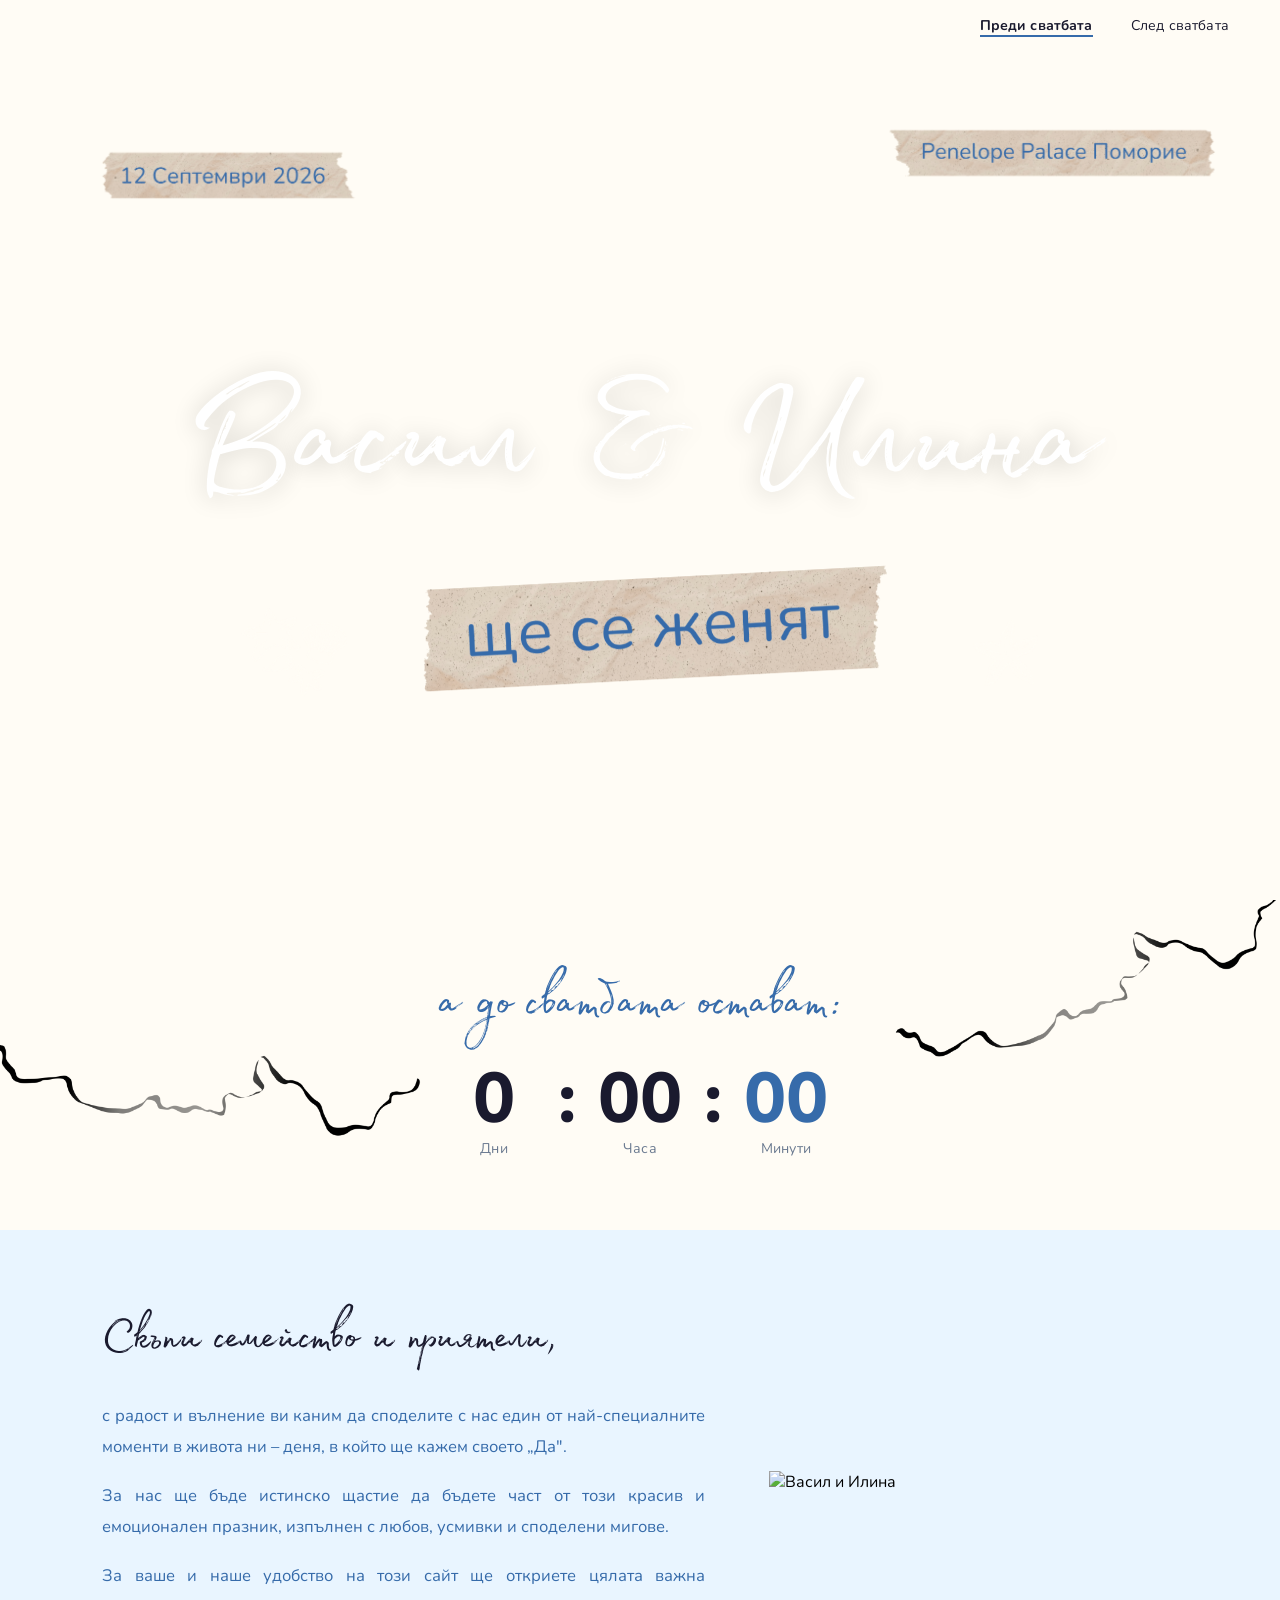
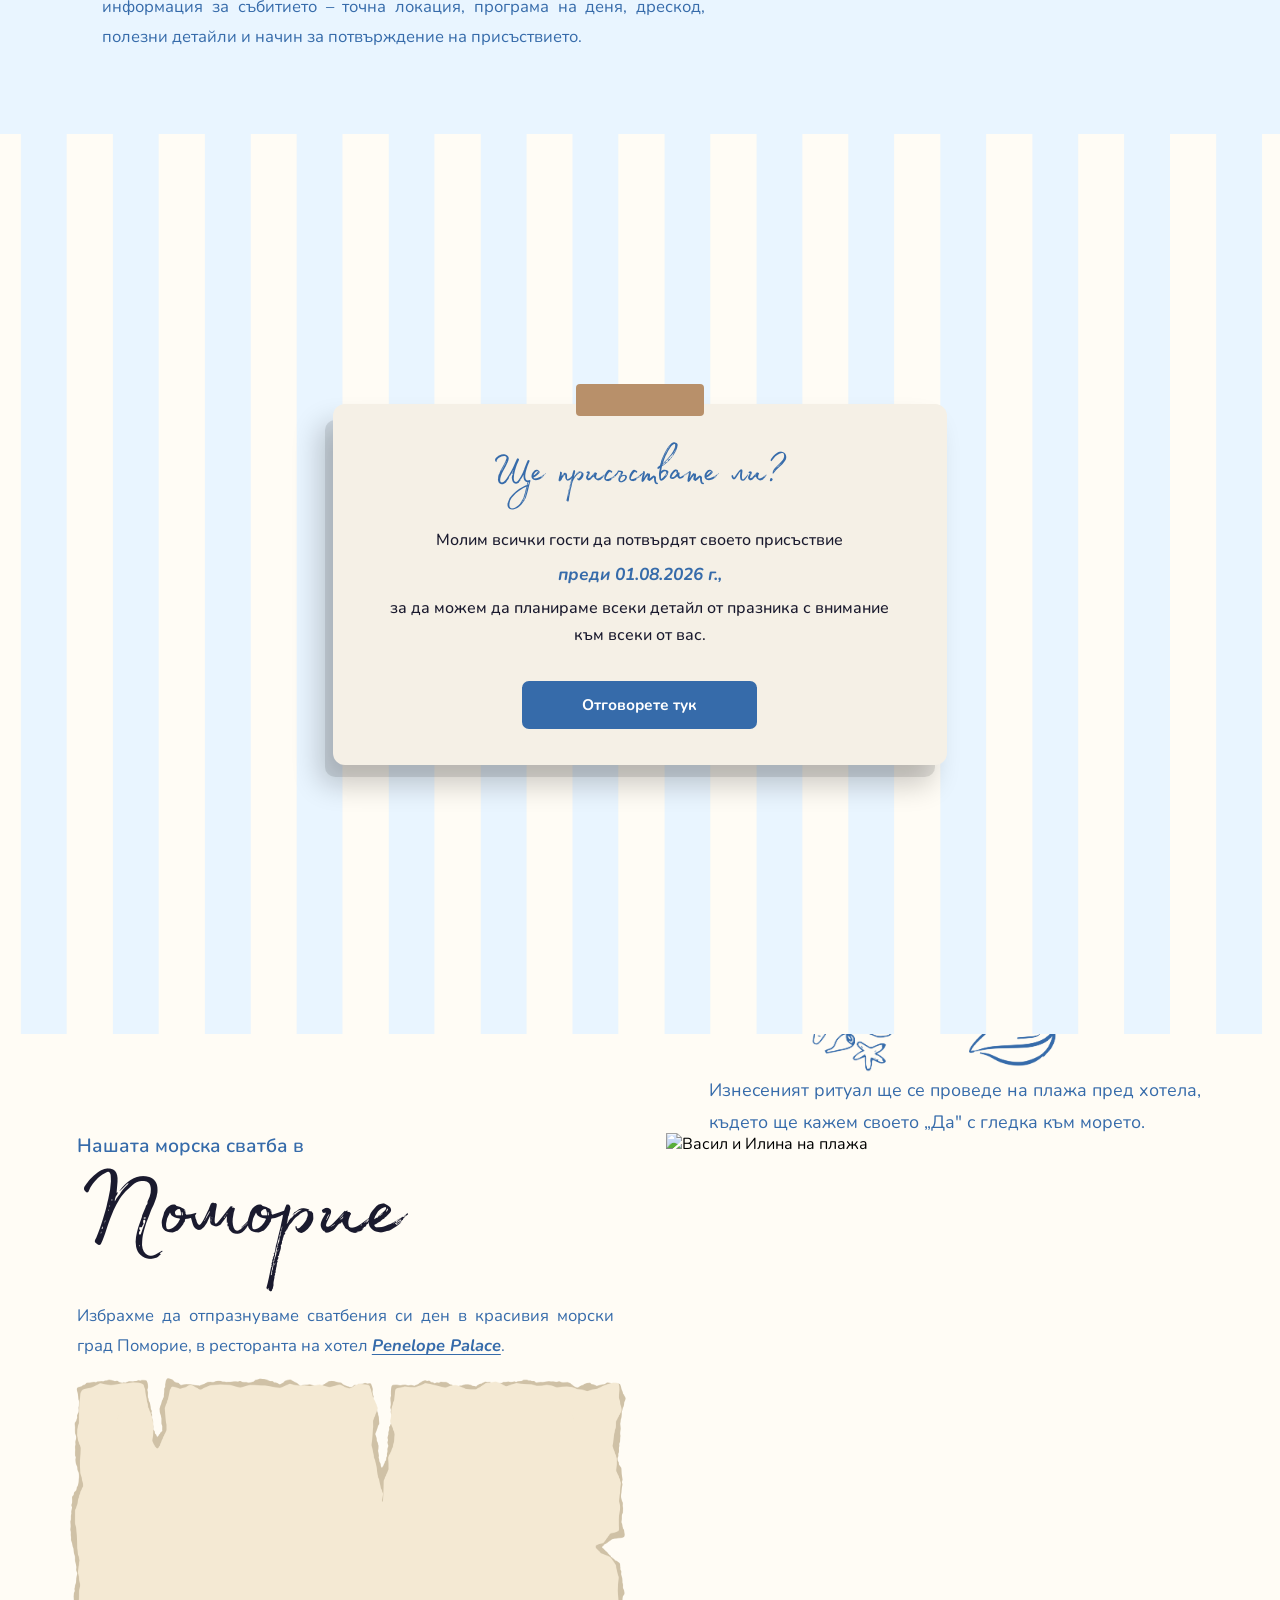
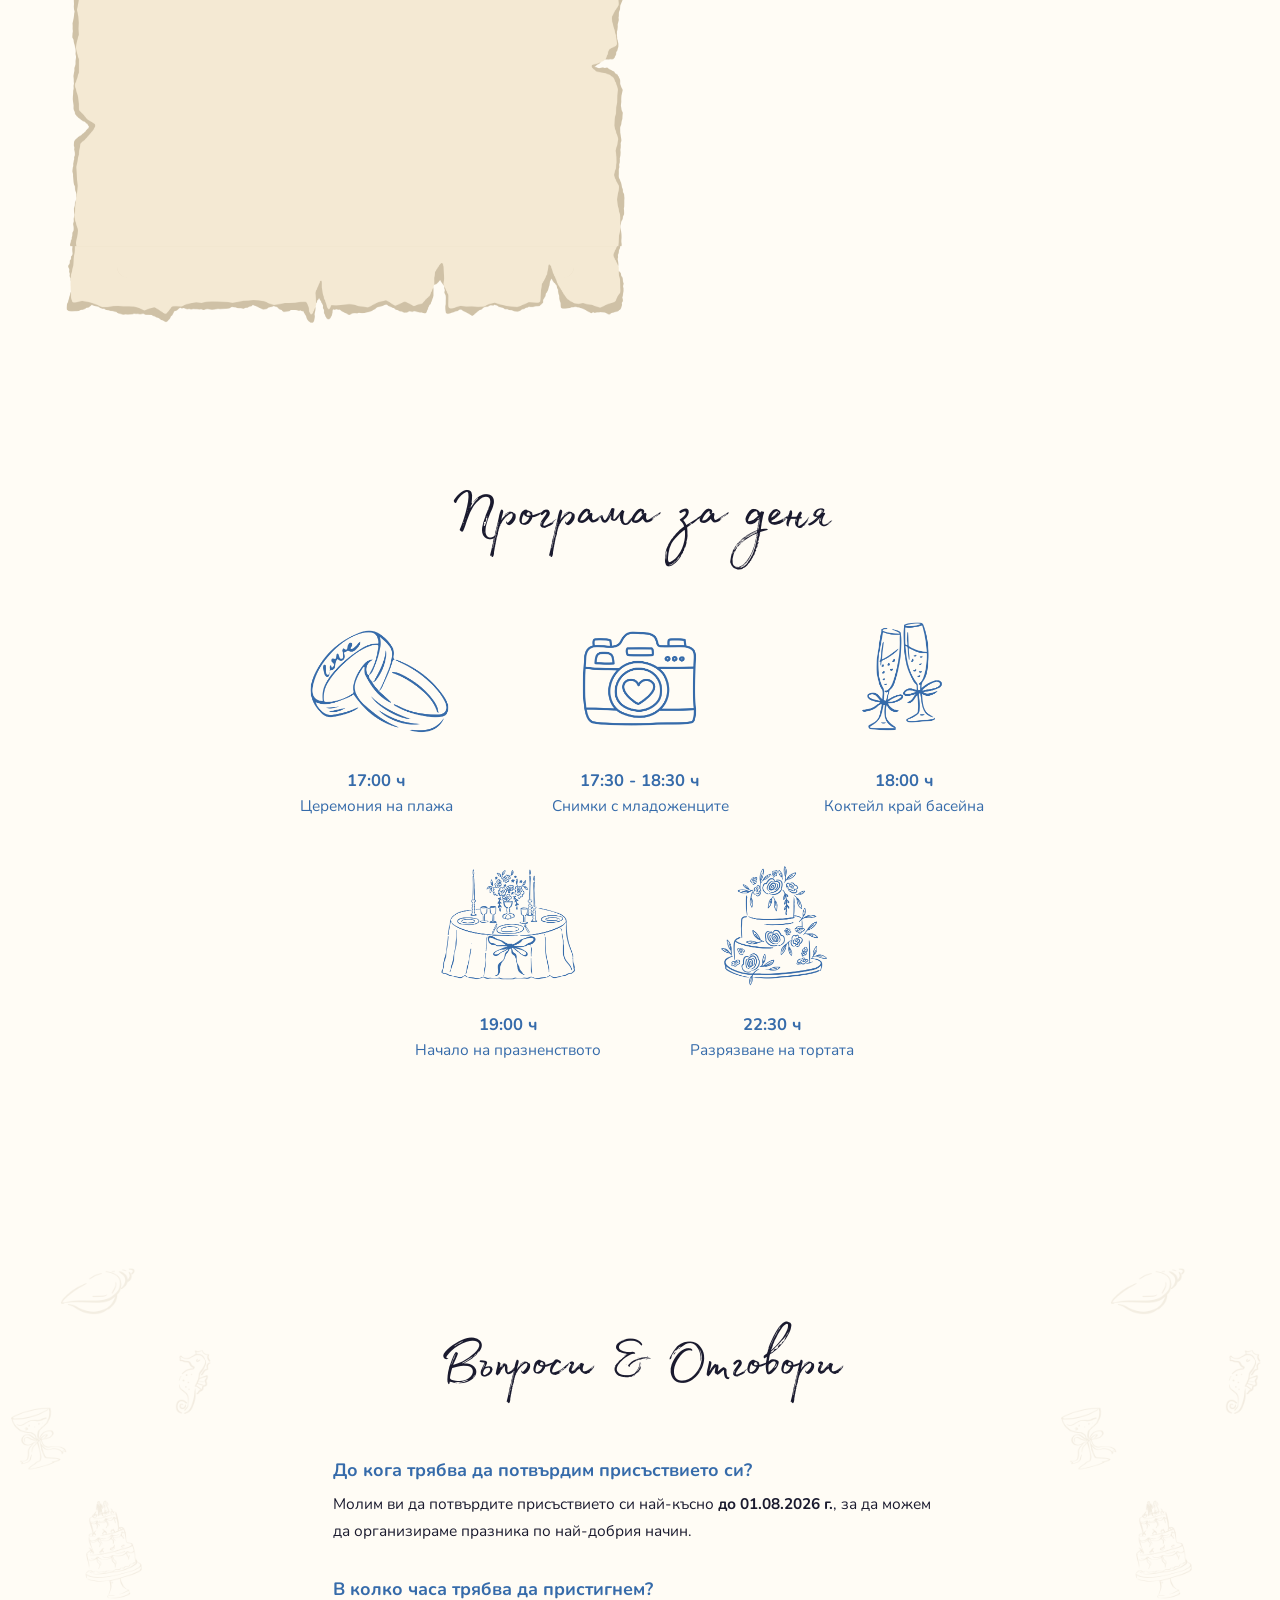
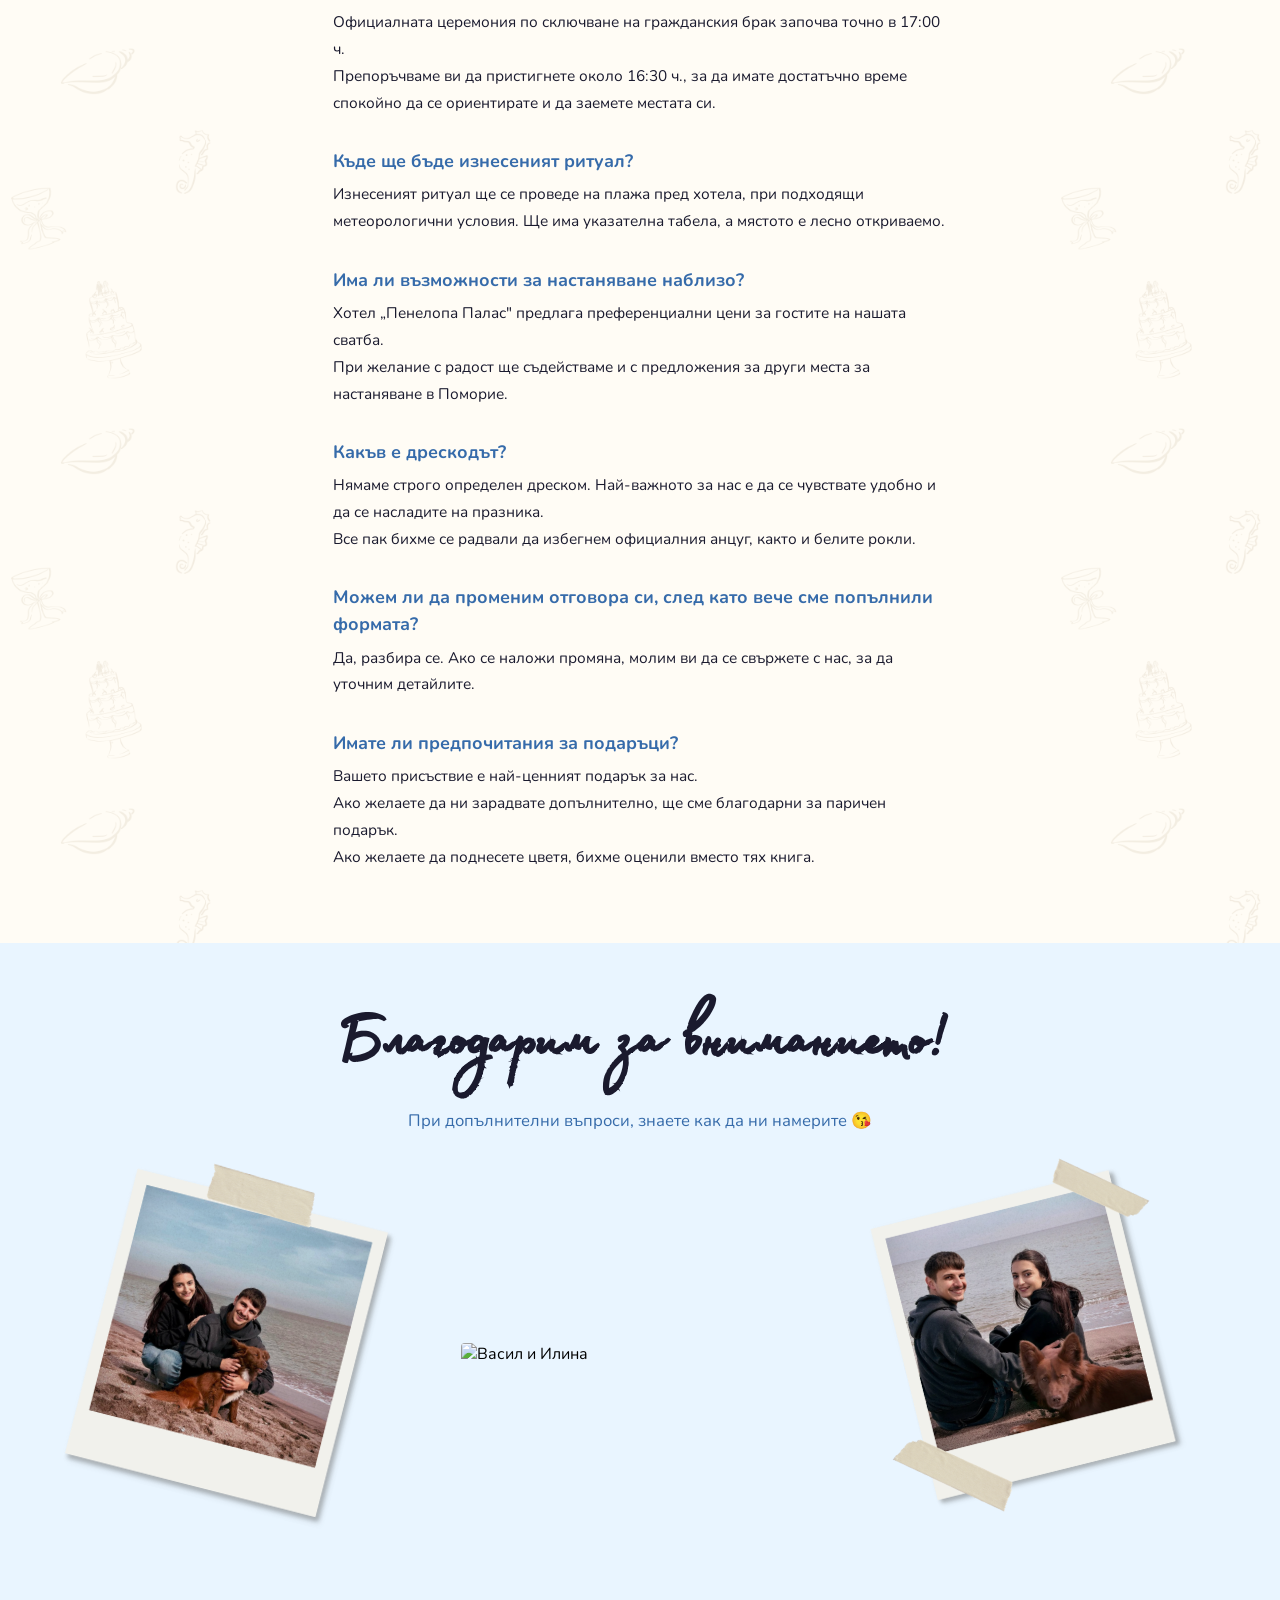
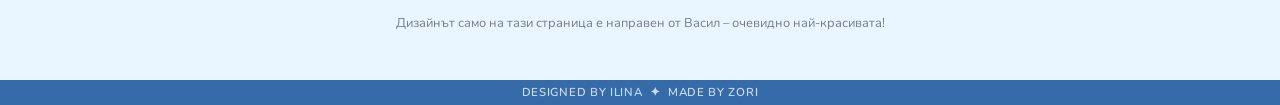
==== commit 966dbe02: "update photo, scroll" ====
--- a/index.html
+++ b/index.html
@@ -224,7 +224,7 @@
     <div class="s8-gallery">
       <img class="s8-pol s8-pol--left"  src="website/Graphics/Slide 8/1.png" alt="">
       <div class="s8-main-wrap">
-        <img class="s8-main-photo" src="website/Graphics/Slide 8/kiuchek gif.gif" alt="Васил и Илина">
+        <img class="s8-main-photo" src="website/Graphics/Slide 8/kuchek.gif" alt="Васил и Илина">
       </div>
       <img class="s8-pol s8-pol--right" src="website/Graphics/Slide 8/2 (1).png" alt="">
     </div>
@@ -238,6 +238,8 @@
 
   </div><!-- /.page-wrap -->
 
+  <button class="back-to-top" aria-label="Нагоре" onclick="window.scrollTo({top:0,behavior:'smooth'})">&#8679;</button>
+
   <script src="countdown.js"></script>
 </body>
 </html>
--- a/styles.css
+++ b/styles.css
@@ -881,7 +881,7 @@
   flex-shrink: 0;
 }
 
-.s8-pol--left  { transform: rotate(14deg);  margin-top: -2rem; transition: transform 0.4s cubic-bezier(0.22, 1, 0.36, 1); }
+.s8-pol--left  { transform: rotate(14deg);  margin-top: -2rem; margin-right: clamp(1rem, 3vw, 3rem); transition: transform 0.4s cubic-bezier(0.22, 1, 0.36, 1); }
 .s8-pol--right { transform: rotate(-14deg); margin-top: -2rem; margin-left: -2rem; transition: transform 0.4s cubic-bezier(0.22, 1, 0.36, 1); }
 
 .s8-pol--left:hover  { transform: rotate(8deg)  translateY(-12px) scale(1.04); }
@@ -1075,6 +1075,11 @@
     right: auto !important;
     transform: translateX(-50%) !important;
     top: 8%;
+  }
+
+  .s1-badge img {
+    width: 100%;
+    height: auto;
   }
 
   .s1-badge--right {
@@ -1273,3 +1278,41 @@
   height: auto;
   filter: drop-shadow(0 6px 18px rgba(0, 0, 0, 0.15));
 }
+
+/* ============================================================
+   BACK TO TOP BUTTON
+   ============================================================ */
+.back-to-top {
+  position: fixed;
+  bottom: 2rem;
+  right: 2rem;
+  z-index: 999;
+  width: 48px;
+  height: 48px;
+  border-radius: 50%;
+  border: none;
+  background: var(--blue);
+  color: #fff;
+  font-size: 1.6rem;
+  line-height: 1;
+  cursor: pointer;
+  display: flex;
+  align-items: center;
+  justify-content: center;
+  box-shadow: 0 4px 16px rgba(0, 0, 0, 0.18);
+  opacity: 0;
+  pointer-events: none;
+  transform: translateY(12px);
+  transition: opacity 0.3s ease, transform 0.3s ease;
+}
+
+.back-to-top.visible {
+  opacity: 1;
+  pointer-events: auto;
+  transform: translateY(0);
+}
+
+.back-to-top:hover {
+  background: #2a5a96;
+  transform: translateY(-3px);
+}
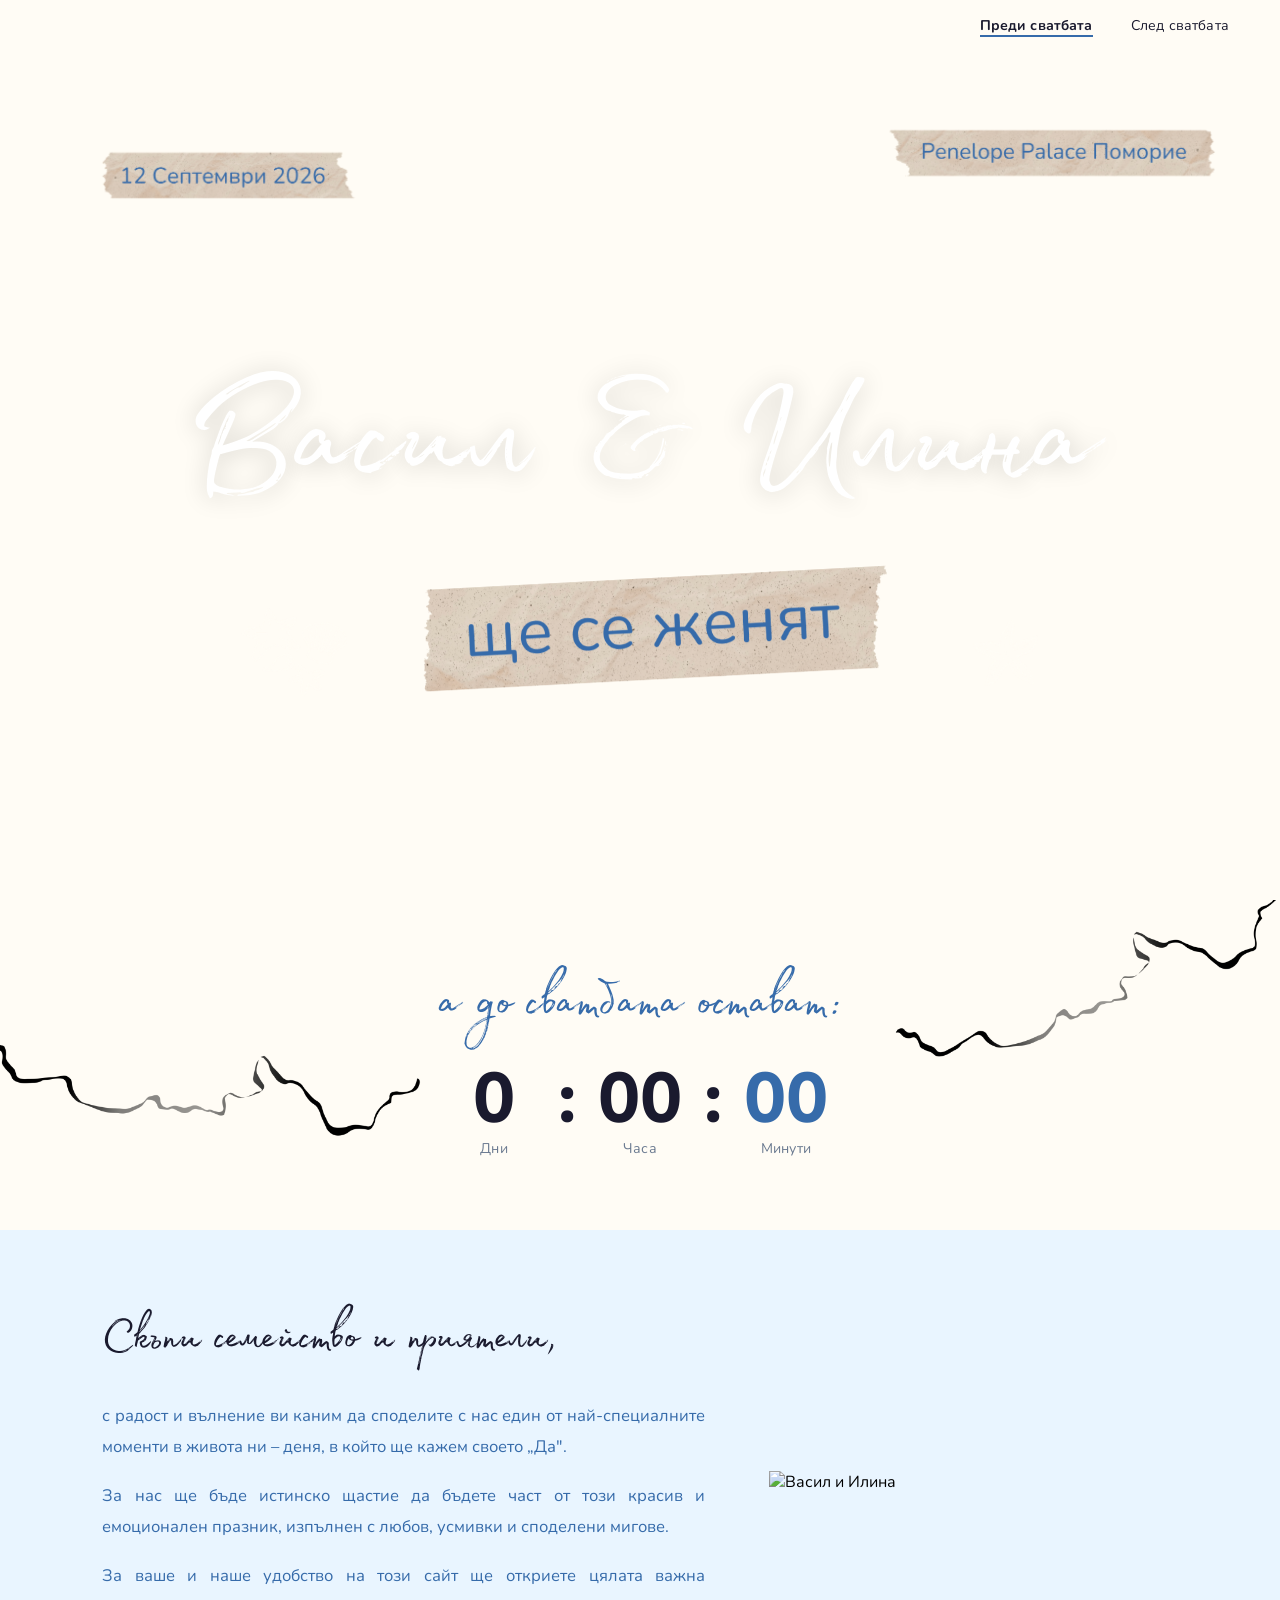
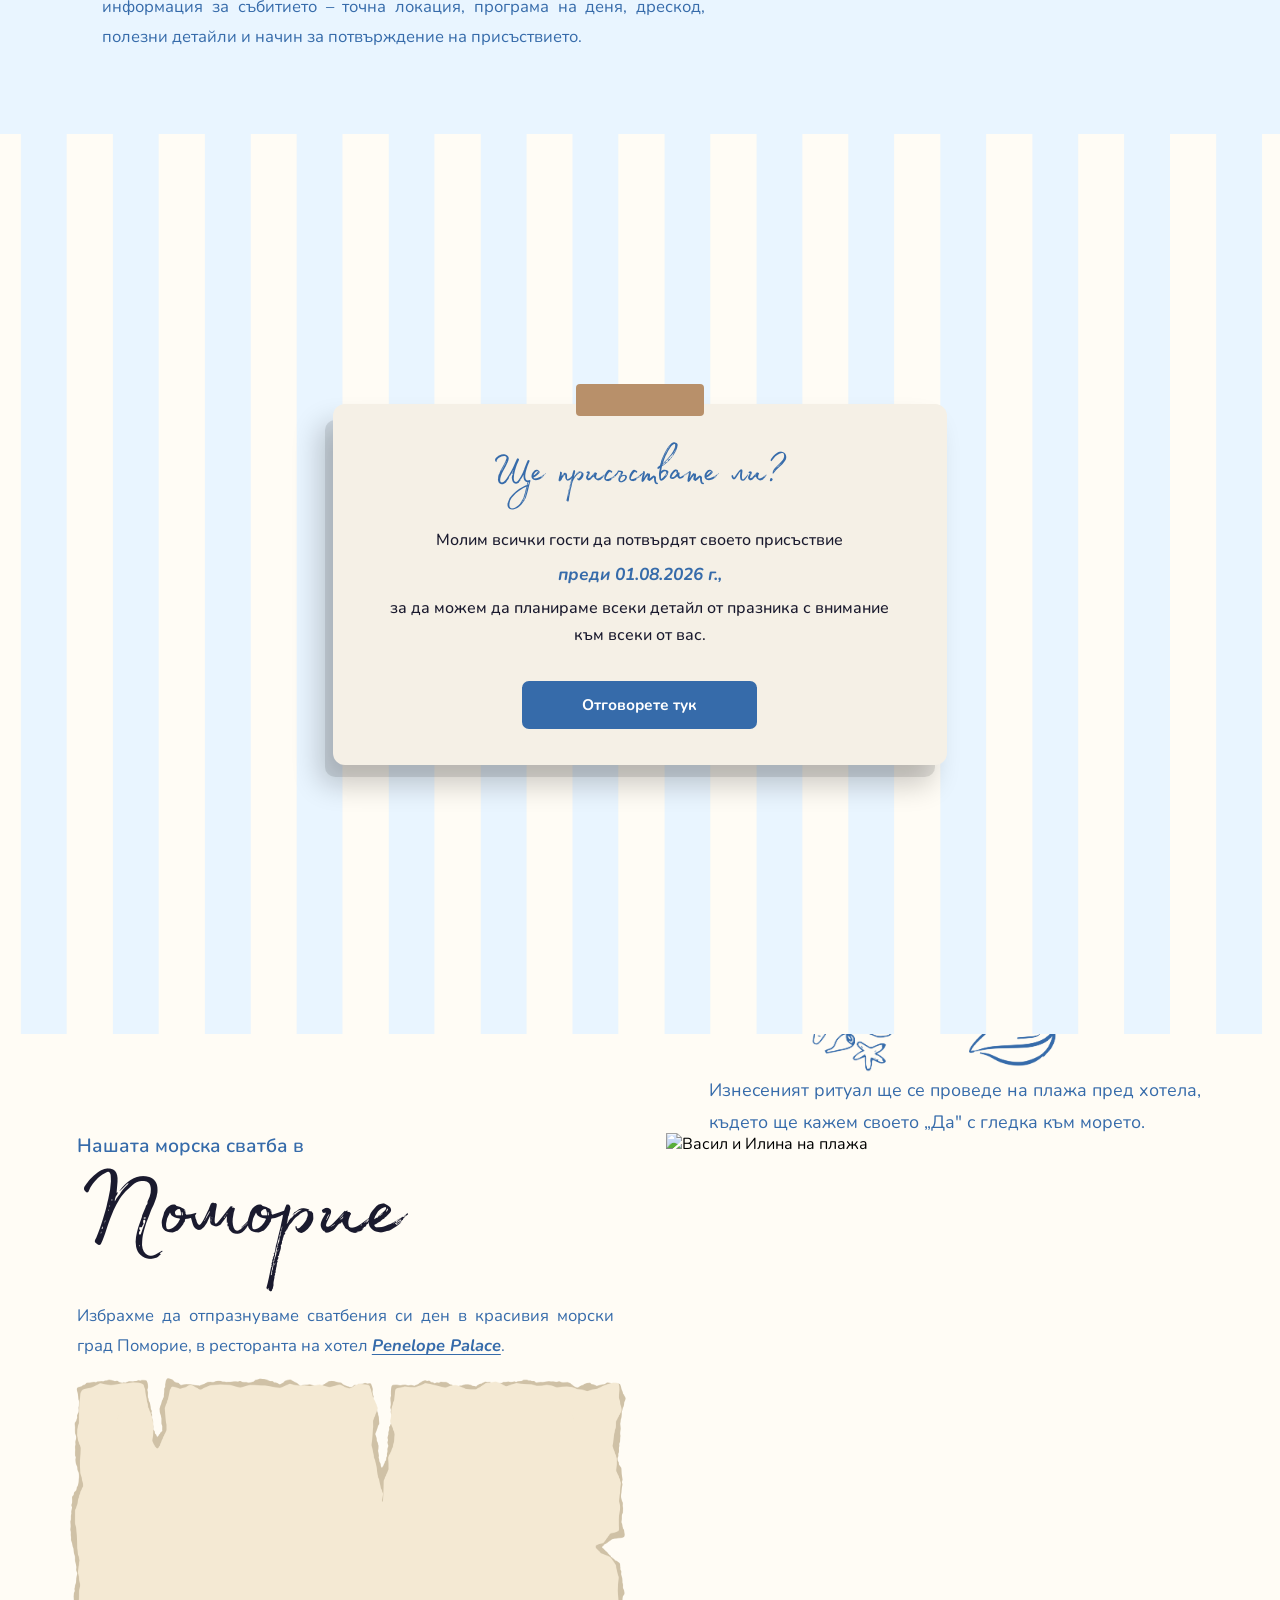
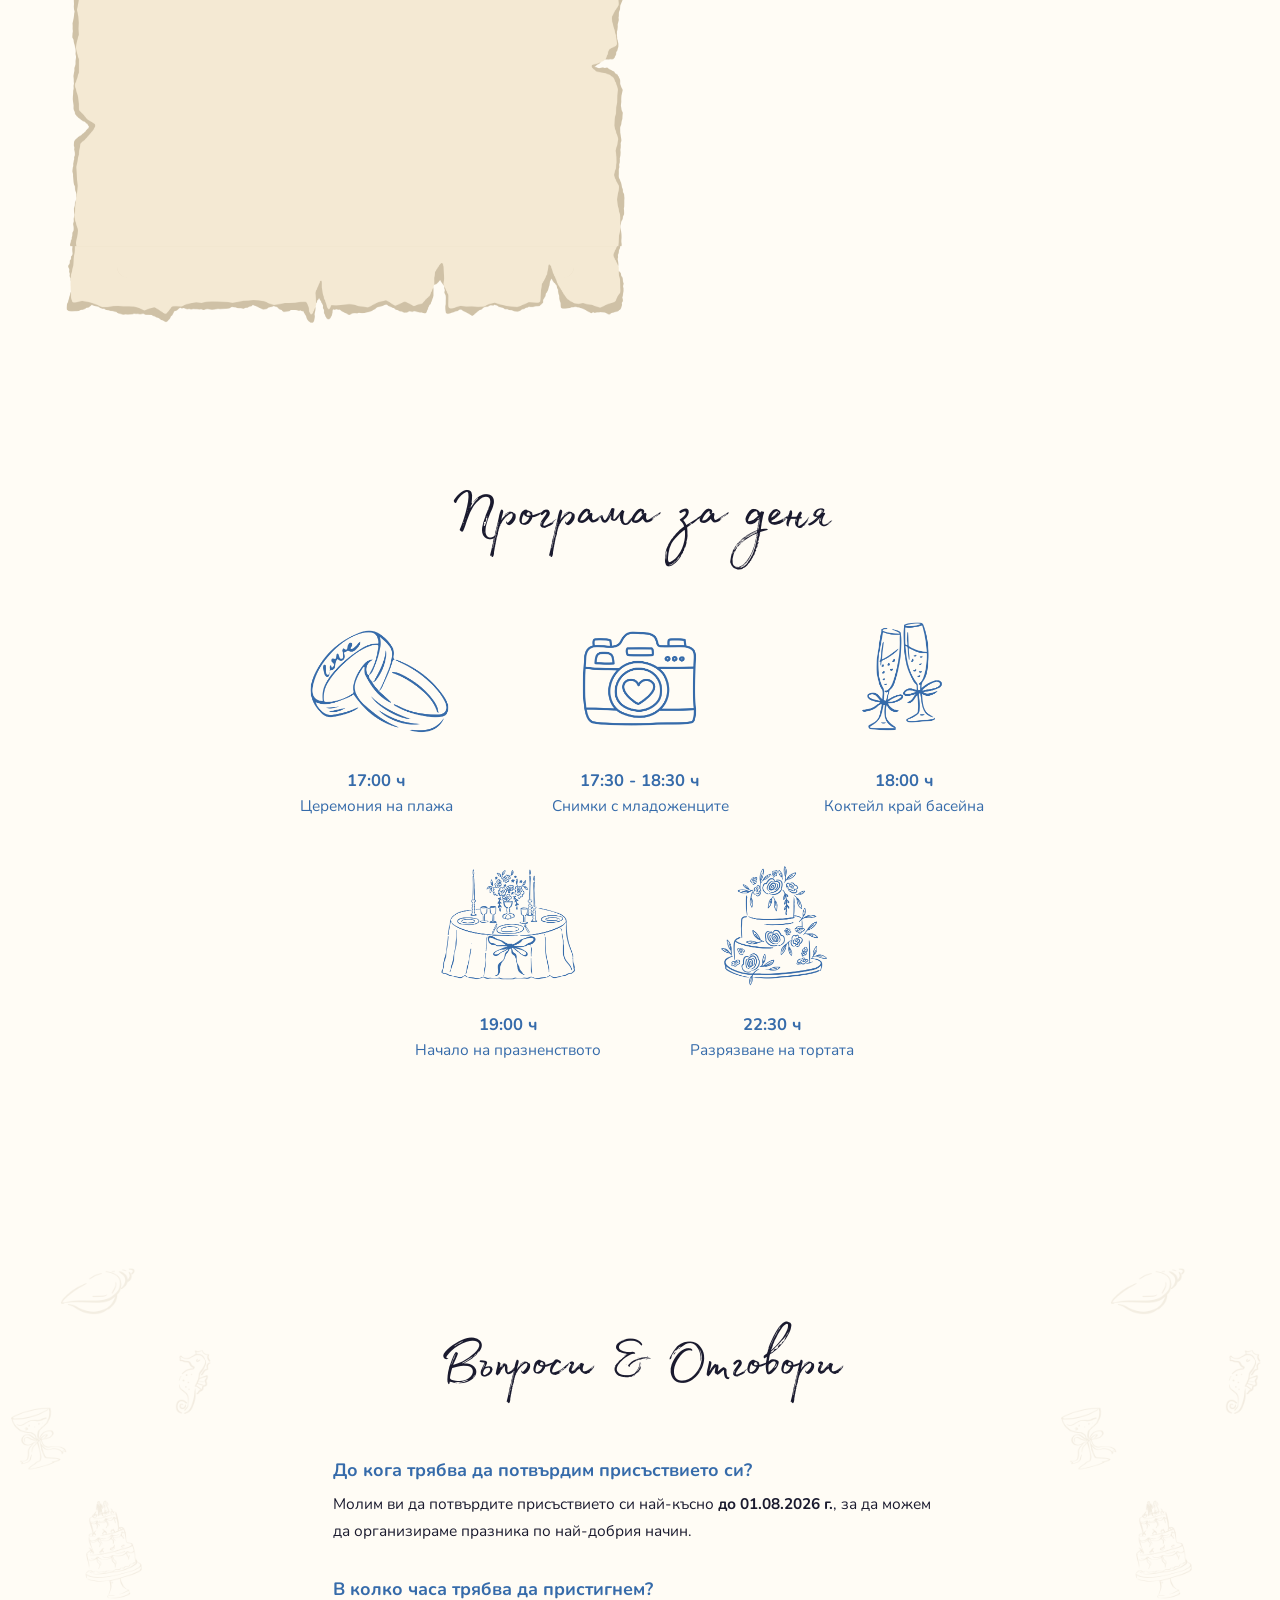
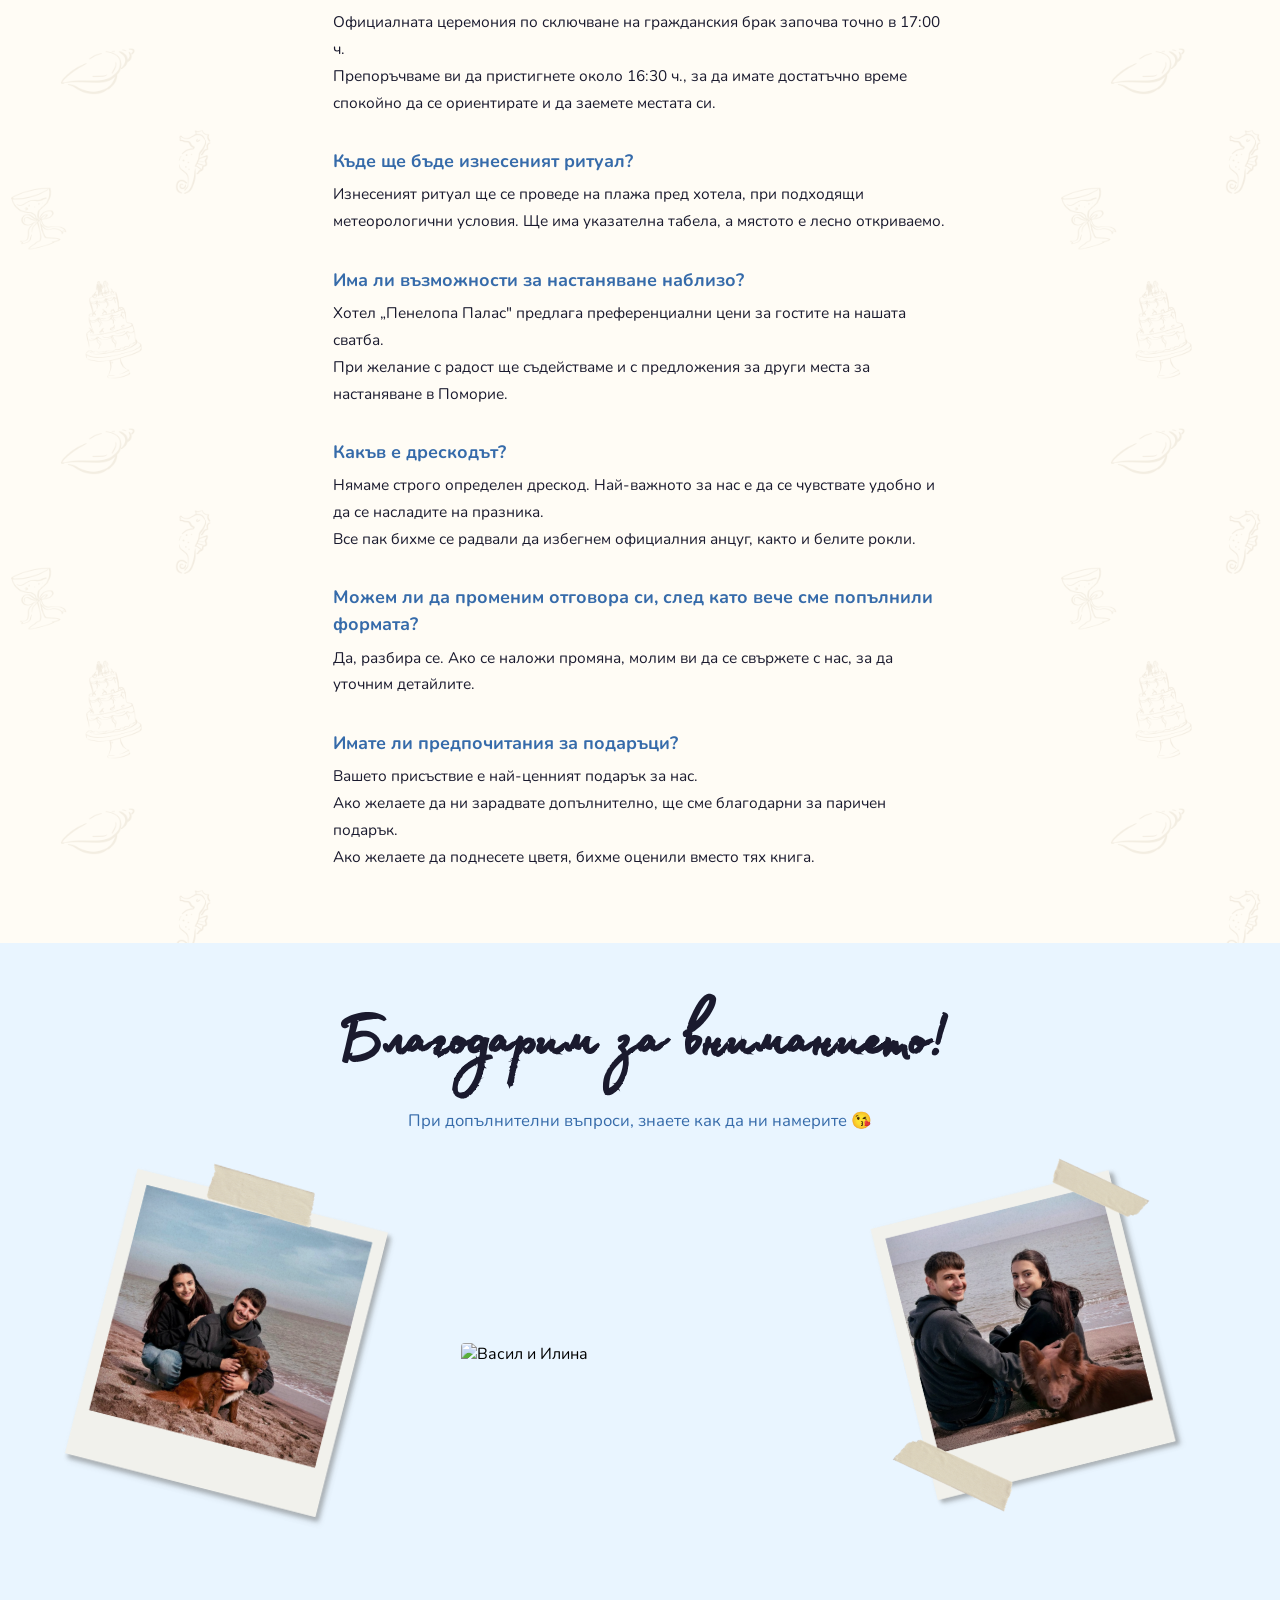
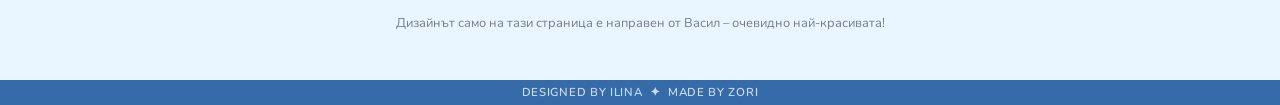
==== commit 31bc4228: "typo" ====
--- a/index.html
+++ b/index.html
@@ -198,7 +198,7 @@
 
       <div class="s7-qa">
         <p class="s7-q">Какъв е дрескодът?</p>
-        <p class="s7-a">Нямаме строго определен дреском. Най-важното за нас е да се чувствате удобно и да се насладите на празника.<br>
+        <p class="s7-a">Нямаме строго определен дрескод. Най-важното за нас е да се чувствате удобно и да се насладите на празника.<br>
         Все пак бихме се радвали да избегнем официалния анцуг, както и белите рокли.</p>
       </div>
 
--- a/styles.css
+++ b/styles.css
@@ -1133,6 +1133,21 @@
 
   .s3-photos {
     width: 90%;
+  }
+
+  /* Slide 5 — fix photo overflow and shells overlap on mobile */
+  .s5-photos {
+    width: 100%;
+  }
+
+  .s5-shells {
+    margin-top: -18%;
+  }
+
+  /* Slide 6 — push card into the paper zone of the background */
+  .slide-6 {
+    align-items: flex-start;
+    padding-top: clamp(9rem, 30svh, 14rem);
   }
 
   .s4-deco--palm,
